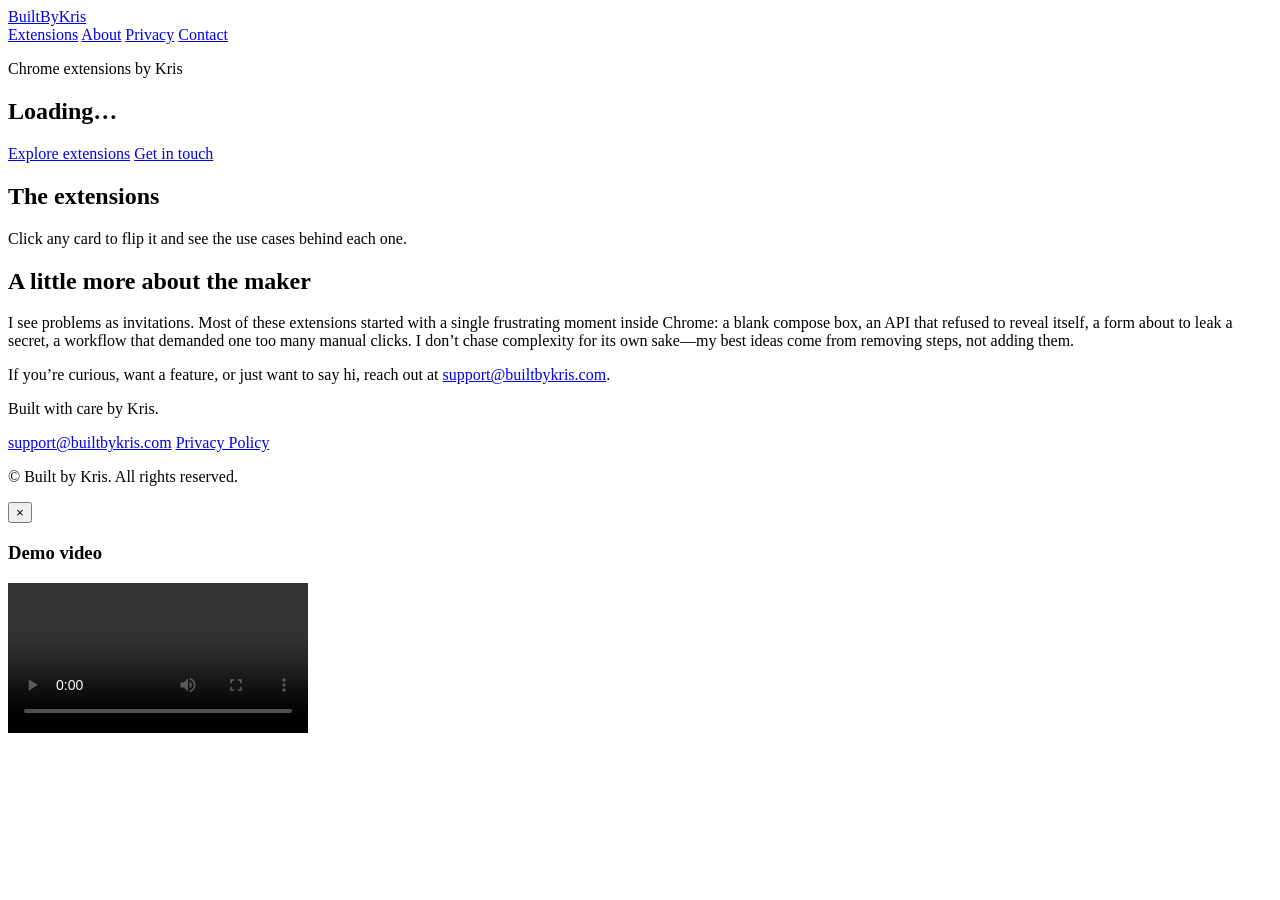
==== index.html @ 9db4dd4c "Add files via upload" ====
<!DOCTYPE html>
<html lang="en">
<head>
  <meta charset="UTF-8" />
  <meta name="viewport" content="width=device-width, initial-scale=1.0" />
  <meta name="description" content="Built by Kris — Chrome extensions that quietly remove friction from your workday." />
  <title>Built by Kris</title>
  <link rel="preconnect" href="https://fonts.googleapis.com" />
  <link rel="preconnect" href="https://fonts.gstatic.com" crossorigin />
  <link href="https://fonts.googleapis.com/css2?family=Ephesis&family=Satoshi:wght@400;500;700;900&display=swap" rel="stylesheet" />
  <link rel="stylesheet" href="css/styles.css" />
</head>
<body>
  <header class="site-header">
    <div class="container header-inner">
      <a class="logo" href="index.html" aria-label="Built by Kris home">
        <span class="logo-script">BuiltByKris</span>
      </a>
      <nav class="nav">
        <a href="#extensions">Extensions</a>
        <a href="#about">About</a>
        <a href="privacy-policy.html">Privacy</a>
        <a class="nav-cta" href="mailto:support@builtbykris.com">Contact</a>
      </nav>
    </div>
  </header>

  <main>
    <section class="hero">
      <div class="container">
        <p class="eyebrow">Chrome extensions by Kris</p>
        <h1 class="hero-headline" id="hero-headline">Loading…</h1>
        <p class="hero-bio" id="hero-bio"></p>
        <div class="hero-actions">
          <a class="btn btn-primary" href="#extensions">Explore extensions</a>
          <a class="btn btn-ghost" href="mailto:support@builtbykris.com">Get in touch</a>
        </div>
      </div>
    </section>

    <section class="extensions" id="extensions" aria-labelledby="extensions-heading">
      <div class="container">
        <div class="section-header">
          <h2 id="extensions-heading">The extensions</h2>
          <p>Click any card to flip it and see the use cases behind each one.</p>
        </div>
        <div class="card-grid" id="card-grid" role="list">
          <!-- Cards are rendered from extensions.json -->
        </div>
      </div>
    </section>

    <section class="about" id="about" aria-labelledby="about-heading">
      <div class="container about-inner">
        <h2 id="about-heading">A little more about the maker</h2>
        <p>I see problems as invitations. Most of these extensions started with a single frustrating moment inside Chrome: a blank compose box, an API that refused to reveal itself, a form about to leak a secret, a workflow that demanded one too many manual clicks. I don’t chase complexity for its own sake—my best ideas come from removing steps, not adding them.</p>
        <p>If you’re curious, want a feature, or just want to say hi, reach out at <a href="mailto:support@builtbykris.com">support@builtbykris.com</a>.</p>
      </div>
    </section>
  </main>

  <footer class="site-footer">
    <div class="container footer-inner">
      <p class="footer-tagline">Built with care by Kris.</p>
      <div class="footer-links">
        <a href="mailto:support@builtbykris.com">support@builtbykris.com</a>
        <a href="privacy-policy.html">Privacy Policy</a>
      </div>
      <p class="copyright">© <span id="year"></span> Built by Kris. All rights reserved.</p>
    </div>
  </footer>

  <!-- Video modal -->
  <div class="video-modal" id="video-modal" role="dialog" aria-modal="true" aria-labelledby="modal-title">
    <div class="video-modal-inner">
      <button class="modal-close" id="modal-close" type="button" aria-label="Close video">×</button>
      <h3 id="modal-title">Demo video</h3>
      <div class="modal-video-wrapper">
        <video id="modal-video" controls playsinline preload="metadata"></video>
      </div>
    </div>
  </div>

  <script id="extensions-data" type="application/json">
{
  "site": {
    "title": "Built by Kris",
    "url": "https://builtbykris.com",
    "contactEmail": "support@builtbykris.com"
  },
  "profile": {
    "name": "Kris",
    "headline": "Chrome extensions that quietly remove friction from your workday.",
    "bio": "I’m a practical problem solver at heart. When I hit a repetitive task, a clunky workflow, or a gap between tools, I don’t just complain—I build a better way. My extensions are small, opinionated products born from real browser moments: drafting posts, inspecting APIs, automating workflows, locking down privacy, and moving faster. I like thinking around corners, combining simple ideas in unexpected ways, and shipping tools that feel obvious only after you’ve used them."
  },
  "extensions": [
    {
      "id": "socialpostforge",
      "name": "SocialPostForge",
      "url": "https://socialpostforge.builtbykris.com",
      "videoUrl": "",
      "tagline": "Forge scroll-stopping social posts in seconds.",
      "shortDescription": "Turn an image or rough notes into polished, ready-to-copy social media posts across multiple styles.",
      "painpoint": "Another blank post. Another hour lost trying to sound interesting.",
      "useCases": [
        "Founders promoting product updates without hiring a copywriter",
        "Marketers turning screenshots into launch threads",
        "Creators staying consistent across Twitter, LinkedIn, and Instagram"
      ],
      "keyFeatures": [
        "Image or text input",
        "Multiple post styles",
        "AIDA, PAS, and Cialdini prompt library",
        "Privacy-first local storage"
      ],
      "accentColor": "#E94E1B",
      "icon": "✍️"
    },
    {
      "id": "execpilot",
      "name": "ExecPilot",
      "url": "https://execpilot.builtbykris.com",
      "videoUrl": "",
      "tagline": "Your executive co-pilot inside the browser.",
      "shortDescription": "Draft decisive emails, sharpen LinkedIn outreach, and move faster on high-stakes tasks.",
      "painpoint": "You know what you mean. You just can’t get it to sound right.",
      "useCases": [
        "Founders writing investor updates and cold outreach",
        "Leaders handling sensitive team conversations",
        "Operators replying fast without sounding rushed"
      ],
      "keyFeatures": [
        "Executive tone drafts",
        "LinkedIn and email templates",
        "Quick decision frameworks"
      ],
      "accentColor": "#1B4DFF",
      "icon": "🧭"
    },
    {
      "id": "loompath",
      "name": "LoomPath",
      "url": "https://loompath.builtbykris.com",
      "videoUrl": "",
      "tagline": "Turn repetitive browser work into a dependable system.",
      "shortDescription": "Record, automate, and orchestrate browser workflows locally—from clicks and scraping to data transformation and delivery.",
      "painpoint": "You’re doing the same clicks, copying the same fields, every single day.",
      "useCases": [
        "Ops teams extracting and delivering data between web apps",
        "Recruiters scraping candidate lists into spreadsheets",
        "Founders automating onboarding and reporting workflows"
      ],
      "keyFeatures": [
        "Visual action recording and selection",
        "If/Then, Switch logic, JSON parsing",
        "Local-first execution with encrypted secrets",
        "Webhooks, API calls, and scheduled runs"
      ],
      "accentColor": "#625DF5",
      "icon": "🔄"
    },
    {
      "id": "contractguardian",
      "name": "ContractGuardian",
      "url": "https://contractguardian.builtbykris.com",
      "videoUrl": "",
      "tagline": "Local-first API intelligence in Chrome DevTools.",
      "shortDescription": "Capture network traffic, detect API contract drift, and turn mysterious requests into usable data—without injecting code.",
      "painpoint": "The data is right there in the network tab, but getting it out feels like archaeology.",
      "useCases": [
        "Developers discovering undocumented endpoints behind any page",
        "Engineers monitoring APIs for unexpected schema changes",
        "Builders exporting live request data to CSV, JS, JSON, or Loompath"
      ],
      "keyFeatures": [
        "HTTP request capture and baseline comparison",
        "Schema drift detection",
        "API Finder with local Ollama support",
        "Export recipes to CSV, JS, JSON, or Loompath"
      ],
      "accentColor": "#0A8554",
      "icon": "🛡️"
    },
    {
      "id": "airlock",
      "name": "AirLock",
      "url": "https://airlock.builtbykris.com",
      "videoUrl": "",
      "tagline": "Stop secrets before they leave your browser.",
      "shortDescription": "Check text before you submit it to catch API keys, credentials, PII, and internal terms—then redact, mask, or block them.",
      "painpoint": "One paste into ChatGPT and your API key is part of the training data.",
      "useCases": [
        "Engineers pasting logs and code into AI tools safely",
        "Support teams sanitizing tickets before sending",
        "Anyone blocking PII, tokens, and internal terms from leaving the browser"
      ],
      "keyFeatures": [
        "Local detection of secrets and PII",
        "Redact, pseudonymize, mask, or block",
        "Optional on-device Ollama classification",
        "Safe form application of sanitized values"
      ],
      "accentColor": "#2563EB",
      "icon": "🔒"
    }
  ]
}
  </script>
  <script src="js/app.js"></script>
</body>
</html>
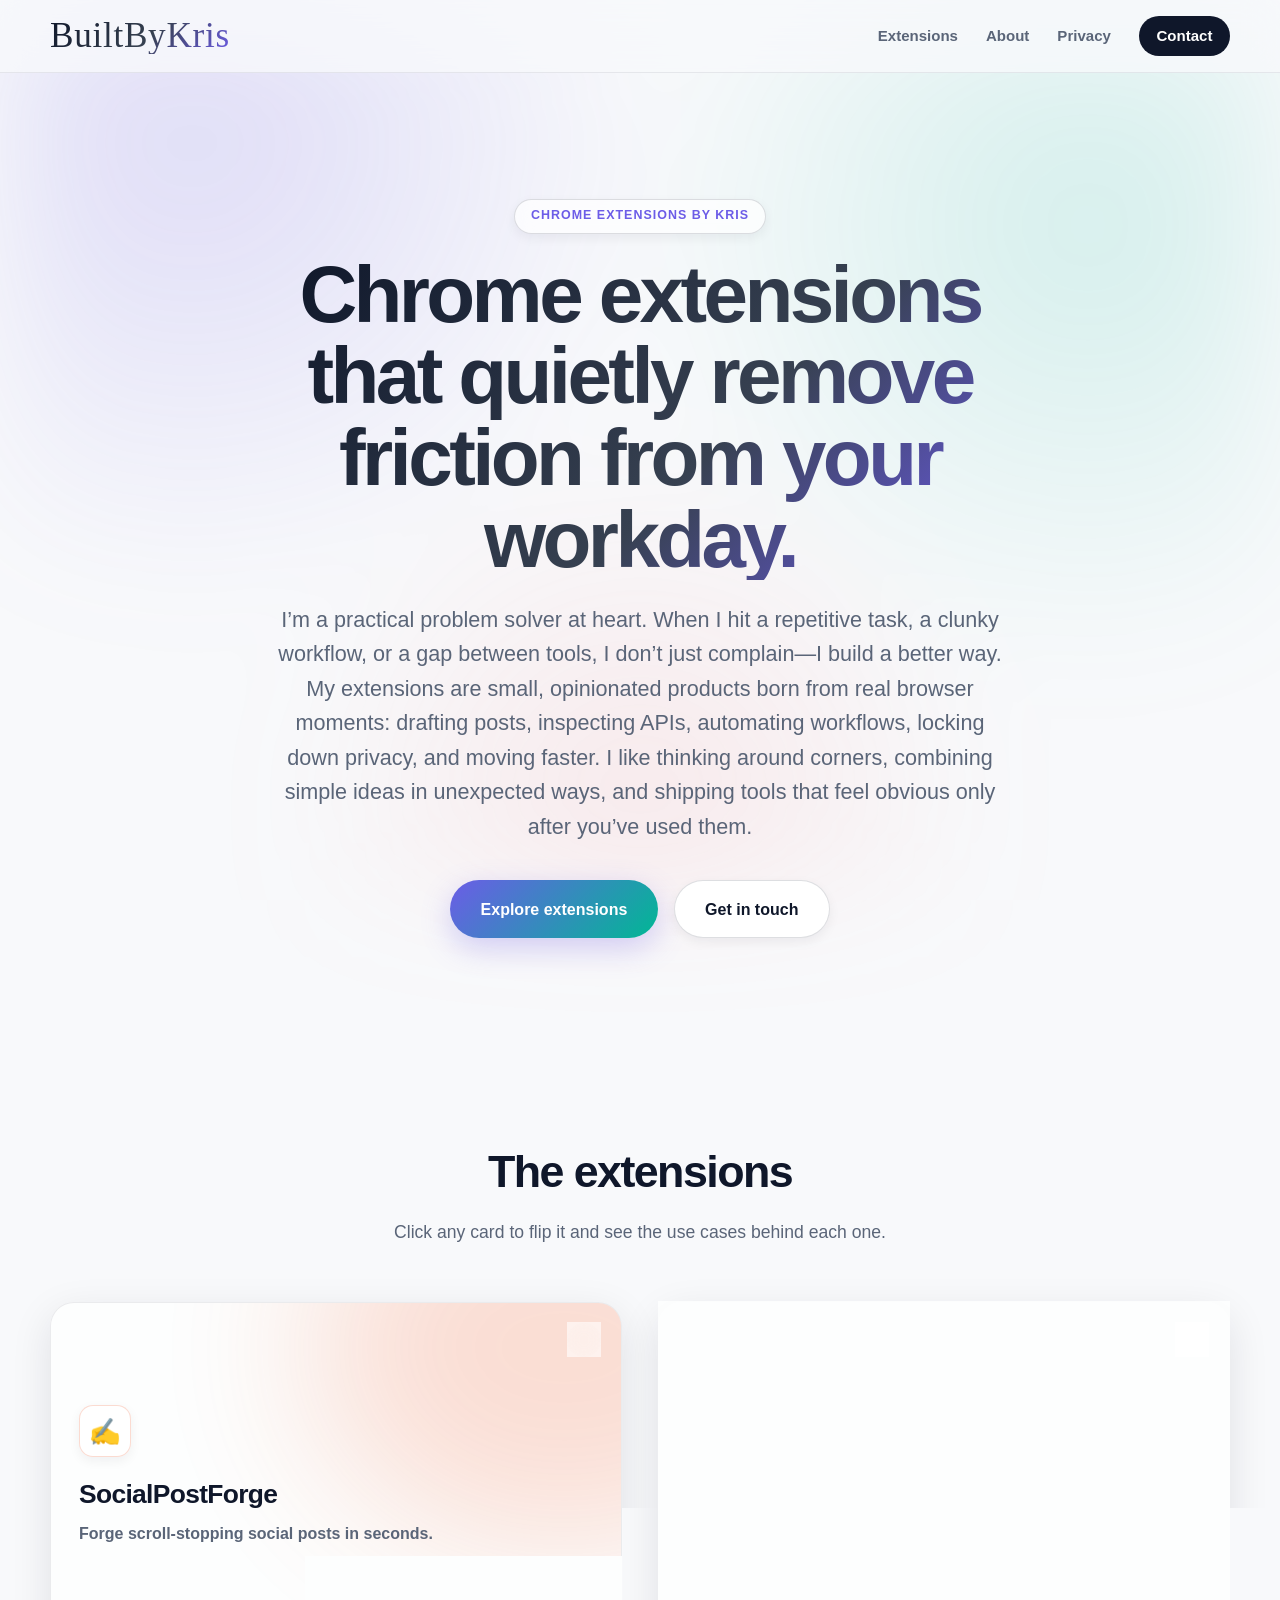
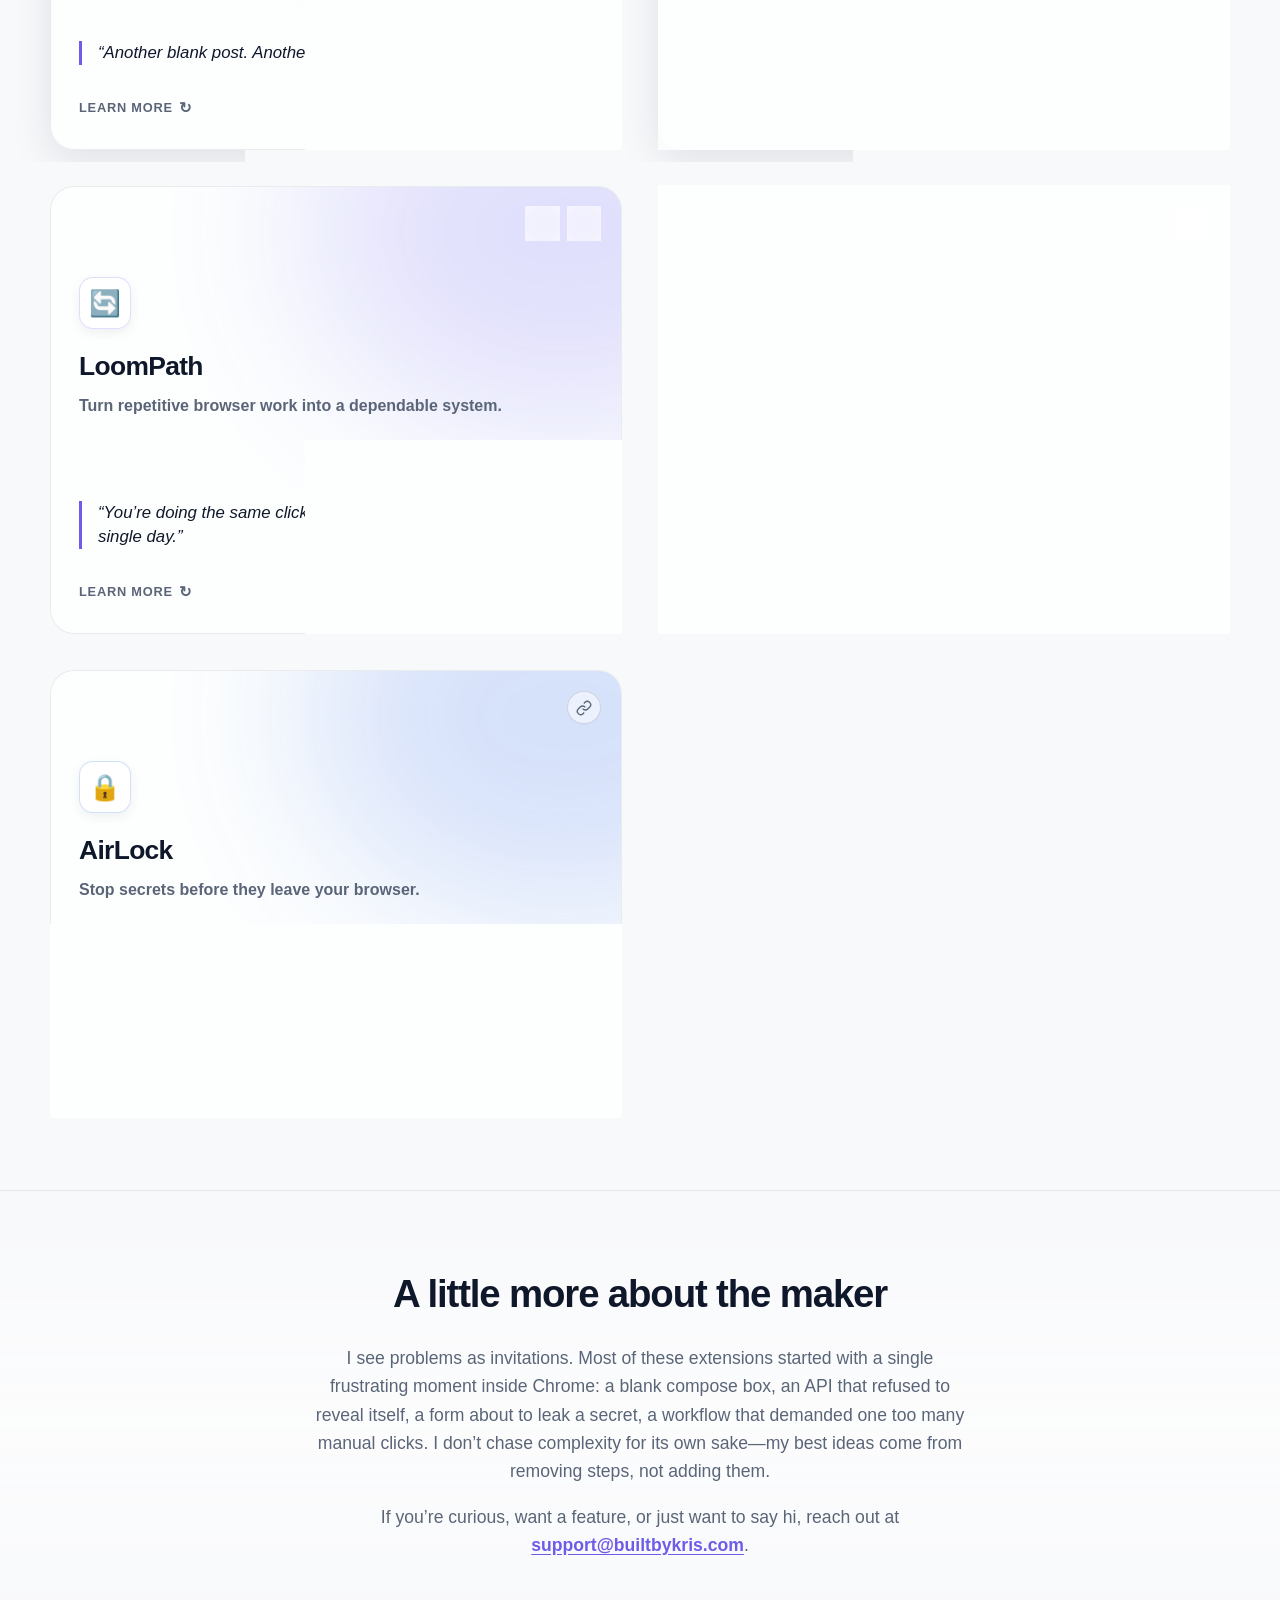
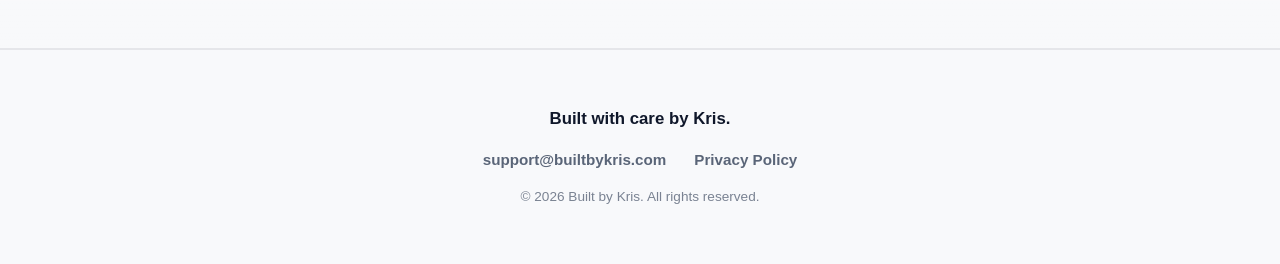
==== commit 3e50ddad: "Update index.html" ====
--- a/index.html
+++ b/index.html
@@ -9,6 +9,7 @@
   <link rel="preconnect" href="https://fonts.gstatic.com" crossorigin />
   <link href="https://fonts.googleapis.com/css2?family=Ephesis&family=Satoshi:wght@400;500;700;900&display=swap" rel="stylesheet" />
   <link rel="stylesheet" href="css/styles.css" />
+  <script src="js/app.js" defer></script>
 </head>
 <body>
   <header class="site-header">
@@ -206,6 +207,5 @@
   ]
 }
   </script>
-  <script src="js/app.js"></script>
 </body>
 </html>
--- a/css/styles.css
+++ b/css/styles.css
@@ -0,0 +1,915 @@
+/* builtbykris.com — light, modern, wow styles */
+
+:root {
+  --font: 'Satoshi', -apple-system, BlinkMacSystemFont, 'Segoe UI', sans-serif;
+  --font-script: 'Ephesis', 'Brush Script MT', cursive;
+
+  --bg: #f8f9fb;
+  --surface: rgba(255, 255, 255, 0.72);
+  --surface-solid: #ffffff;
+  --surface-2: rgba(255, 255, 255, 0.92);
+  --text: #0f172a;
+  --text-muted: #5a6578;
+  --border: rgba(15, 23, 42, 0.08);
+  --border-strong: rgba(15, 23, 42, 0.14);
+
+  --accent: #6c5ce7;
+  --accent-2: #00b894;
+  --accent-3: #ff7675;
+
+  --radius-sm: 0.875rem;
+  --radius-md: 1.5rem;
+  --radius-lg: 2rem;
+
+  --shadow-sm: 0 4px 12px rgba(15, 23, 42, 0.06);
+  --shadow-md: 0 12px 40px rgba(15, 23, 42, 0.1);
+  --shadow-lg: 0 24px 70px rgba(15, 23, 42, 0.14);
+  --shadow-glow: 0 0 40px rgba(108, 92, 231, 0.18);
+
+  --max-width: 1180px;
+  --gap: clamp(1rem, 3vw, 2.25rem);
+  --transition: 0.55s cubic-bezier(0.22, 1, 0.36, 1);
+}
+
+* {
+  box-sizing: border-box;
+  margin: 0;
+  padding: 0;
+}
+
+html {
+  scroll-behavior: smooth;
+}
+
+body {
+  font-family: var(--font);
+  background: var(--bg);
+  color: var(--text);
+  line-height: 1.6;
+  -webkit-font-smoothing: antialiased;
+  -moz-osx-font-smoothing: grayscale;
+  overflow-x: hidden;
+}
+
+body::before {
+  content: '';
+  position: fixed;
+  inset: 0;
+  z-index: -1;
+  background:
+    radial-gradient(circle at 15% 15%, rgba(108, 92, 231, 0.18), transparent 35%),
+    radial-gradient(circle at 85% 25%, rgba(0, 184, 148, 0.14), transparent 35%),
+    radial-gradient(circle at 50% 90%, rgba(255, 118, 117, 0.12), transparent 35%);
+  filter: blur(60px);
+  pointer-events: none;
+  animation: meshMove 18s ease-in-out infinite alternate;
+}
+
+@keyframes meshMove {
+  0% {
+    transform: translate(-2%, -2%) scale(1.02);
+  }
+  100% {
+    transform: translate(2%, 2%) scale(1.05);
+  }
+}
+
+.container {
+  width: min(100% - var(--gap) * 2, var(--max-width));
+  margin-inline: auto;
+}
+
+a {
+  color: inherit;
+  text-decoration: none;
+}
+
+/* Header */
+.site-header {
+  position: sticky;
+  top: 0;
+  z-index: 50;
+  background: rgba(248, 249, 251, 0.78);
+  backdrop-filter: blur(16px);
+  border-bottom: 1px solid var(--border);
+}
+
+.header-inner {
+  display: flex;
+  align-items: center;
+  justify-content: space-between;
+  padding-block: 1rem;
+}
+
+.logo {
+  display: inline-flex;
+  align-items: center;
+  text-decoration: none;
+}
+
+.logo-script {
+  font-family: var(--font-script);
+  font-size: 2.2rem;
+  font-weight: 400;
+  letter-spacing: 0.02em;
+  line-height: 1;
+  background: linear-gradient(135deg, var(--text) 0%, #374151 55%, var(--accent) 100%);
+  -webkit-background-clip: text;
+  background-clip: text;
+  color: transparent;
+  transition: transform 0.25s ease, filter 0.25s ease;
+}
+
+.logo:hover .logo-script,
+.logo:focus .logo-script {
+  transform: scale(1.03);
+  filter: drop-shadow(0 4px 12px rgba(108, 92, 231, 0.24));
+}
+
+.nav {
+  display: flex;
+  align-items: center;
+  gap: 1.75rem;
+  font-size: 0.94rem;
+  font-weight: 600;
+  color: var(--text-muted);
+}
+
+.nav a {
+  position: relative;
+  transition: color 0.2s ease;
+}
+
+.nav a:hover,
+.nav a:focus {
+  color: var(--text);
+}
+
+.nav a::after {
+  content: '';
+  position: absolute;
+  left: 0;
+  bottom: -4px;
+  width: 0;
+  height: 2px;
+  background: linear-gradient(90deg, var(--accent), var(--accent-2));
+  transition: width 0.25s ease;
+  border-radius: 2px;
+}
+
+.nav a:hover::after,
+.nav a:focus::after {
+  width: 100%;
+}
+
+.nav-cta {
+  padding: 0.5rem 1.1rem;
+  border-radius: 999px;
+  background: var(--text);
+  color: #fff !important;
+  transition: transform 0.2s ease, box-shadow 0.2s ease;
+}
+
+.nav-cta::after {
+  display: none !important;
+}
+
+.nav-cta:hover,
+.nav-cta:focus {
+  transform: translateY(-2px);
+  box-shadow: 0 8px 22px rgba(15, 23, 42, 0.18);
+}
+
+/* Hero */
+.hero {
+  position: relative;
+  padding-block: clamp(5.5rem, 14vh, 9.5rem);
+  overflow: hidden;
+}
+
+.hero .container {
+  position: relative;
+  z-index: 1;
+  text-align: center;
+}
+
+.hero--compact {
+  padding-block: clamp(3.5rem, 8vh, 5.5rem);
+}
+
+.eyebrow {
+  display: inline-block;
+  margin-bottom: 1.25rem;
+  padding: 0.4rem 1rem;
+  border: 1px solid var(--border-strong);
+  border-radius: 999px;
+  font-size: 0.78rem;
+  font-weight: 800;
+  letter-spacing: 0.08em;
+  text-transform: uppercase;
+  color: var(--accent);
+  background: var(--surface);
+  backdrop-filter: blur(10px);
+  box-shadow: var(--shadow-sm);
+}
+
+.hero h1,
+.hero-headline {
+  font-size: clamp(2.6rem, 7vw, 5rem);
+  font-weight: 900;
+  line-height: 1.02;
+  letter-spacing: -0.045em;
+  max-width: 16ch;
+  margin-inline: auto;
+  margin-bottom: 1.4rem;
+  background: linear-gradient(135deg, var(--text) 0%, #374151 60%, var(--accent) 100%);
+  -webkit-background-clip: text;
+  background-clip: text;
+  color: transparent;
+  animation: fadeUp 0.9s ease both;
+}
+
+.hero-bio {
+  font-size: clamp(1.1rem, 1.9vw, 1.35rem);
+  color: var(--text-muted);
+  max-width: 62ch;
+  margin-inline: auto;
+  margin-bottom: 2.25rem;
+  animation: fadeUp 0.9s ease 0.1s both;
+}
+
+.hero-actions {
+  display: inline-flex;
+  flex-wrap: wrap;
+  justify-content: center;
+  gap: 1rem;
+  animation: fadeUp 0.9s ease 0.2s both;
+}
+
+.btn {
+  display: inline-flex;
+  align-items: center;
+  justify-content: center;
+  gap: 0.5rem;
+  padding: 0.95rem 1.9rem;
+  border-radius: 999px;
+  font-weight: 800;
+  font-size: 1rem;
+  transition: transform 0.25s ease, box-shadow 0.25s ease, background 0.25s ease;
+}
+
+.btn:hover,
+.btn:focus {
+  transform: translateY(-3px);
+}
+
+.btn-primary {
+  background: linear-gradient(135deg, var(--accent), var(--accent-2));
+  color: #fff;
+  box-shadow: 0 10px 30px rgba(108, 92, 231, 0.28);
+}
+
+.btn-primary:hover,
+.btn-primary:focus {
+  box-shadow: 0 16px 42px rgba(108, 92, 231, 0.38);
+}
+
+.btn-ghost {
+  background: var(--surface-solid);
+  border: 1px solid var(--border-strong);
+  color: var(--text);
+  box-shadow: var(--shadow-sm);
+}
+
+.btn-ghost:hover,
+.btn-ghost:focus {
+  box-shadow: var(--shadow-md);
+}
+
+/* Extensions section */
+.extensions {
+  padding-block: clamp(4rem, 8vh, 7rem);
+}
+
+.section-header {
+  text-align: center;
+  margin-bottom: 3.5rem;
+}
+
+.section-header h2 {
+  font-size: clamp(1.8rem, 3.8vw, 2.8rem);
+  font-weight: 900;
+  letter-spacing: -0.035em;
+  margin-bottom: 0.6rem;
+}
+
+.section-header p {
+  color: var(--text-muted);
+  font-size: 1.1rem;
+}
+
+.card-grid {
+  display: grid;
+  grid-template-columns: repeat(2, 1fr);
+  gap: var(--gap);
+  perspective: 1400px;
+}
+
+/* Flip card */
+.flip-card {
+  position: relative;
+  height: 28rem;
+  cursor: pointer;
+  list-style: none;
+  outline: none;
+  border-radius: var(--radius-md);
+  opacity: 0;
+  transform: translateY(24px);
+  animation: fadeUp 0.8s ease both;
+}
+
+.flip-card:focus-visible .card-inner {
+  box-shadow: 0 0 0 3px var(--accent), var(--shadow-lg);
+}
+
+.card-inner {
+  position: relative;
+  width: 100%;
+  height: 100%;
+  transform-style: preserve-3d;
+  transition: transform var(--transition), box-shadow 0.3s ease;
+  border-radius: var(--radius-md);
+  box-shadow: var(--shadow-md);
+}
+
+.flip-card.flipped .card-inner {
+  transform: rotateY(180deg);
+}
+
+.flip-card:hover .card-inner {
+  box-shadow: var(--shadow-lg);
+}
+
+.card-face {
+  position: absolute;
+  inset: 0;
+  backface-visibility: hidden;
+  border-radius: var(--radius-md);
+  border: 1px solid var(--border);
+  background: var(--surface);
+  backdrop-filter: blur(18px);
+  padding: 2rem;
+  display: flex;
+  flex-direction: column;
+  overflow: hidden;
+}
+
+.card-front {
+  justify-content: flex-start;
+  gap: 1.25rem;
+  padding: 1.75rem;
+}
+
+.card-front-main {
+  flex: 1 1 auto;
+  display: flex;
+  flex-direction: column;
+  justify-content: center;
+  min-height: 0;
+}
+
+.card-front-bottom {
+  flex: 0 0 auto;
+  display: flex;
+  flex-direction: column;
+  gap: 0.75rem;
+}
+
+.card-actions {
+  position: absolute;
+  top: 1.25rem;
+  right: 1.25rem;
+  display: inline-flex;
+  align-items: center;
+  gap: 0.5rem;
+  z-index: 2;
+}
+
+.icon-action {
+  display: inline-flex;
+  align-items: center;
+  justify-content: center;
+  width: 2.1rem;
+  height: 2.1rem;
+  border-radius: 50%;
+  border: 1px solid var(--border-strong);
+  background: rgba(255, 255, 255, 0.6);
+  color: var(--text-muted);
+  cursor: pointer;
+  transition: transform 0.2s ease, background 0.2s ease, color 0.2s ease, box-shadow 0.2s ease, border-color 0.2s ease;
+  backdrop-filter: blur(8px);
+}
+
+.icon-action:hover,
+.icon-action:focus {
+  transform: translateY(-2px);
+  color: #fff;
+  background: linear-gradient(135deg, var(--card-accent, var(--accent)), var(--accent-2));
+  border-color: transparent;
+  box-shadow: 0 6px 16px rgba(15, 23, 42, 0.12);
+}
+
+a.icon-action {
+  text-decoration: none;
+}
+
+.card-painpoint {
+  font-size: 1.05rem;
+  font-weight: 500;
+  font-style: italic;
+  line-height: 1.45;
+  color: var(--text);
+  border-left: 3px solid var(--accent);
+  padding-left: 1rem;
+  margin: 0;
+}
+
+.card-back {
+  transform: rotateY(180deg);
+  background: var(--surface-2);
+  backdrop-filter: blur(22px);
+  justify-content: flex-start;
+  padding: 1.75rem;
+  gap: 1rem;
+  padding-top: 3.25rem;
+}
+
+.card-back-content {
+  flex: 1 1 auto;
+  display: flex;
+  flex-direction: column;
+  gap: 0.8rem;
+  min-height: 0;
+  overflow: hidden;
+}
+
+.card-back-section {
+  flex: 0 0 auto;
+  min-height: 0;
+  overflow: hidden;
+}
+
+.card-back-section.features-section,
+.card-back-section.usecases-section {
+  flex: 1 1 auto;
+  min-height: 0;
+  display: flex;
+  flex-direction: column;
+  overflow: hidden;
+}
+
+.card-back-section.features-section .card-features,
+.card-back-section.usecases-section .card-usecases {
+  flex: 1 1 auto;
+  min-height: 0;
+  overflow: hidden;
+  mask-image: linear-gradient(to bottom, black 75%, transparent 100%);
+  -webkit-mask-image: linear-gradient(to bottom, black 75%, transparent 100%);
+}
+
+.card-glow {
+  position: absolute;
+  top: -35%;
+  right: -35%;
+  width: 90%;
+  height: 90%;
+  border-radius: 50%;
+  filter: blur(80px);
+  opacity: 0.18;
+  pointer-events: none;
+}
+
+.card-icon {
+  width: 3.25rem;
+  height: 3.25rem;
+  display: flex;
+  align-items: center;
+  justify-content: center;
+  font-size: 1.6rem;
+  border-radius: var(--radius-sm);
+  background: rgba(255, 255, 255, 0.6);
+  border: 1px solid rgba(15, 23, 42, 0.08);
+  margin-bottom: 1rem;
+  z-index: 1;
+  box-shadow: var(--shadow-sm);
+}
+
+.card-front h3 {
+  font-size: 1.65rem;
+  font-weight: 900;
+  letter-spacing: -0.025em;
+  margin-bottom: 0.35rem;
+  z-index: 1;
+}
+
+.card-tagline {
+  font-size: 1rem;
+  font-weight: 600;
+  color: var(--text-muted);
+  margin-bottom: 0;
+  z-index: 1;
+}
+
+.card-hint {
+  display: inline-flex;
+  align-items: center;
+  gap: 0.4rem;
+  font-size: 0.8rem;
+  font-weight: 800;
+  text-transform: uppercase;
+  letter-spacing: 0.06em;
+  color: var(--text-muted);
+  margin-top: 1.2rem;
+  z-index: 1;
+  transition: color 0.2s ease;
+}
+
+.card-hint::after {
+  content: '↻';
+  font-size: 0.95rem;
+  transition: transform 0.35s ease;
+}
+
+.flip-card:hover .card-hint,
+.flip-card.flipped .card-hint {
+  color: var(--accent);
+}
+
+.flip-card.flipped .card-hint::after {
+  transform: rotate(180deg);
+}
+
+.card-back h4 {
+  font-size: 0.75rem;
+  font-weight: 800;
+  text-transform: uppercase;
+  letter-spacing: 0.07em;
+  margin-bottom: 0.25rem;
+  color: var(--text);
+  z-index: 1;
+}
+
+.card-description {
+  color: var(--text-muted);
+  font-size: 0.88rem;
+  line-height: 1.5;
+  margin-bottom: 0;
+  z-index: 1;
+  display: -webkit-box;
+  -webkit-line-clamp: 3;
+  -webkit-box-orient: vertical;
+  overflow: hidden;
+}
+
+.card-features,
+.card-usecases {
+  list-style: none;
+  margin-bottom: 0;
+  z-index: 1;
+  overflow: hidden;
+}
+
+.card-features li,
+.card-usecases li {
+  position: relative;
+  padding-left: 1.15rem;
+  margin-bottom: 0.35rem;
+  font-size: 0.86rem;
+  line-height: 1.4;
+  color: var(--text);
+}
+
+.card-features li::before {
+  content: '✓';
+  position: absolute;
+  left: 0;
+  color: var(--accent-2);
+  font-weight: 900;
+}
+
+.card-usecases li::before {
+  content: '→';
+  position: absolute;
+  left: 0;
+  color: var(--accent);
+  font-weight: 900;
+}
+
+
+/* About */
+.about {
+  padding-block: clamp(4rem, 8vh, 7rem);
+  border-top: 1px solid var(--border);
+  border-bottom: 1px solid var(--border);
+  background: linear-gradient(180deg, transparent, rgba(255,255,255,0.6), transparent);
+}
+
+.about-inner {
+  max-width: 74ch;
+  text-align: center;
+}
+
+.about h2 {
+  font-size: clamp(1.7rem, 3.2vw, 2.4rem);
+  font-weight: 900;
+  letter-spacing: -0.03em;
+  margin-bottom: 1.25rem;
+}
+
+.about p {
+  color: var(--text-muted);
+  font-size: 1.1rem;
+  margin-bottom: 1.1rem;
+}
+
+.about a {
+  color: var(--accent);
+  text-decoration: underline;
+  text-underline-offset: 3px;
+  font-weight: 700;
+}
+
+/* Content pages (privacy) */
+.content {
+  padding-block: clamp(3.5rem, 6vh, 5.5rem);
+}
+
+.video-modal {
+  position: fixed;
+  inset: 0;
+  z-index: 100;
+  display: flex;
+  align-items: center;
+  justify-content: center;
+  background: rgba(15, 23, 42, 0.6);
+  backdrop-filter: blur(12px);
+  opacity: 0;
+  visibility: hidden;
+  transition: opacity 0.3s ease, visibility 0.3s ease;
+  padding: 1rem;
+}
+
+.video-modal.open {
+  opacity: 1;
+  visibility: visible;
+}
+
+.video-modal-inner {
+  position: relative;
+  width: min(100%, 900px);
+  background: var(--surface-solid);
+  border: 1px solid var(--border);
+  border-radius: var(--radius-md);
+  box-shadow: var(--shadow-lg);
+  padding: 1.25rem;
+  transform: translateY(20px) scale(0.98);
+  transition: transform 0.35s cubic-bezier(0.22, 1, 0.36, 1);
+}
+
+.video-modal.open .video-modal-inner {
+  transform: translateY(0) scale(1);
+}
+
+.video-modal h3 {
+  font-size: 1.1rem;
+  font-weight: 900;
+  margin-bottom: 0.75rem;
+  padding-right: 2.5rem;
+}
+
+.modal-close {
+  position: absolute;
+  top: 0.85rem;
+  right: 0.85rem;
+  width: 2.25rem;
+  height: 2.25rem;
+  border: none;
+  border-radius: 50%;
+  background: var(--surface-2);
+  color: var(--text-muted);
+  font-size: 1.4rem;
+  line-height: 1;
+  cursor: pointer;
+  display: flex;
+  align-items: center;
+  justify-content: center;
+  transition: background 0.2s ease, color 0.2s ease, transform 0.2s ease;
+}
+
+.modal-close:hover,
+.modal-close:focus {
+  background: var(--text);
+  color: #fff;
+  transform: rotate(90deg);
+}
+
+.modal-video-wrapper {
+  width: 100%;
+  aspect-ratio: 16 / 9;
+  border-radius: var(--radius-sm);
+  overflow: hidden;
+  background: #000;
+}
+
+.modal-video-wrapper video {
+  width: 100%;
+  height: 100%;
+  object-fit: contain;
+}
+
+.content-inner {
+  max-width: 74ch;
+  background: var(--surface);
+  backdrop-filter: blur(16px);
+  border: 1px solid var(--border);
+  border-radius: var(--radius-md);
+  padding: clamp(2rem, 5vw, 3rem);
+  box-shadow: var(--shadow-md);
+}
+
+.content-inner h2 {
+  font-size: 1.3rem;
+  font-weight: 900;
+  margin-top: 2rem;
+  margin-bottom: 0.75rem;
+}
+
+.content-inner h2:first-of-type {
+  margin-top: 0;
+}
+
+.content-inner p,
+.content-inner ul {
+  color: var(--text-muted);
+  margin-bottom: 1rem;
+  font-size: 1.02rem;
+}
+
+.content-inner ul {
+  padding-left: 1.35rem;
+}
+
+.content-inner li {
+  margin-bottom: 0.5rem;
+}
+
+.content-inner strong {
+  color: var(--text);
+}
+
+.content-inner a {
+  color: var(--accent);
+  text-decoration: underline;
+  text-underline-offset: 3px;
+  font-weight: 700;
+}
+
+.effective-date {
+  margin-top: 2.5rem;
+  font-size: 0.92rem;
+  color: var(--text);
+  font-weight: 800;
+}
+
+/* Footer */
+.site-footer {
+  padding-block: 3.5rem;
+  border-top: 1px solid var(--border);
+}
+
+.footer-inner {
+  display: flex;
+  flex-direction: column;
+  align-items: center;
+  gap: 0.9rem;
+  text-align: center;
+}
+
+.footer-tagline {
+  font-weight: 900;
+  font-size: 1.05rem;
+  color: var(--text);
+}
+
+.footer-links {
+  display: flex;
+  flex-wrap: wrap;
+  justify-content: center;
+  gap: 1.75rem;
+  font-size: 0.95rem;
+  font-weight: 600;
+  color: var(--text-muted);
+}
+
+.footer-links a {
+  position: relative;
+  transition: color 0.2s ease;
+}
+
+.footer-links a:hover,
+.footer-links a:focus {
+  color: var(--text);
+}
+
+.copyright {
+  font-size: 0.85rem;
+  color: var(--text-muted);
+  opacity: 0.8;
+}
+
+/* Error state */
+.error-state {
+  grid-column: 1 / -1;
+  padding: 2.5rem;
+  text-align: center;
+  color: var(--text-muted);
+  border: 1px dashed var(--border-strong);
+  border-radius: var(--radius-md);
+  background: var(--surface);
+  backdrop-filter: blur(12px);
+}
+
+/* Animations */
+@keyframes fadeUp {
+  from {
+    opacity: 0;
+    transform: translateY(24px);
+  }
+  to {
+    opacity: 1;
+    transform: translateY(0);
+  }
+}
+
+/* Mobile */
+@media (max-width: 640px) {
+  .header-inner {
+    flex-direction: column;
+    align-items: flex-start;
+    gap: 0.85rem;
+  }
+
+  .nav {
+    gap: 1rem;
+    font-size: 0.88rem;
+  }
+
+  .hero-actions {
+    width: 100%;
+    flex-direction: column;
+  }
+
+  .btn {
+    width: 100%;
+  }
+
+  .card-grid {
+    grid-template-columns: 1fr;
+  }
+
+  .flip-card {
+    height: 25rem;
+  }
+
+  .card-back {
+    padding: 1.5rem;
+    padding-top: 2.75rem;
+    gap: 0.85rem;
+  }
+
+  .card-back-content {
+    gap: 0.75rem;
+  }
+
+  .card-actions {
+    top: 1rem;
+    right: 1rem;
+  }
+
+  .icon-action {
+    width: 1.95rem;
+    height: 1.95rem;
+  }
+
+  .card-painpoint {
+    font-size: 0.95rem;
+  }
+
+  .card-face {
+    padding: 1.6rem;
+  }
+
+  .card-front h3 {
+    font-size: 1.5rem;
+  }
+}
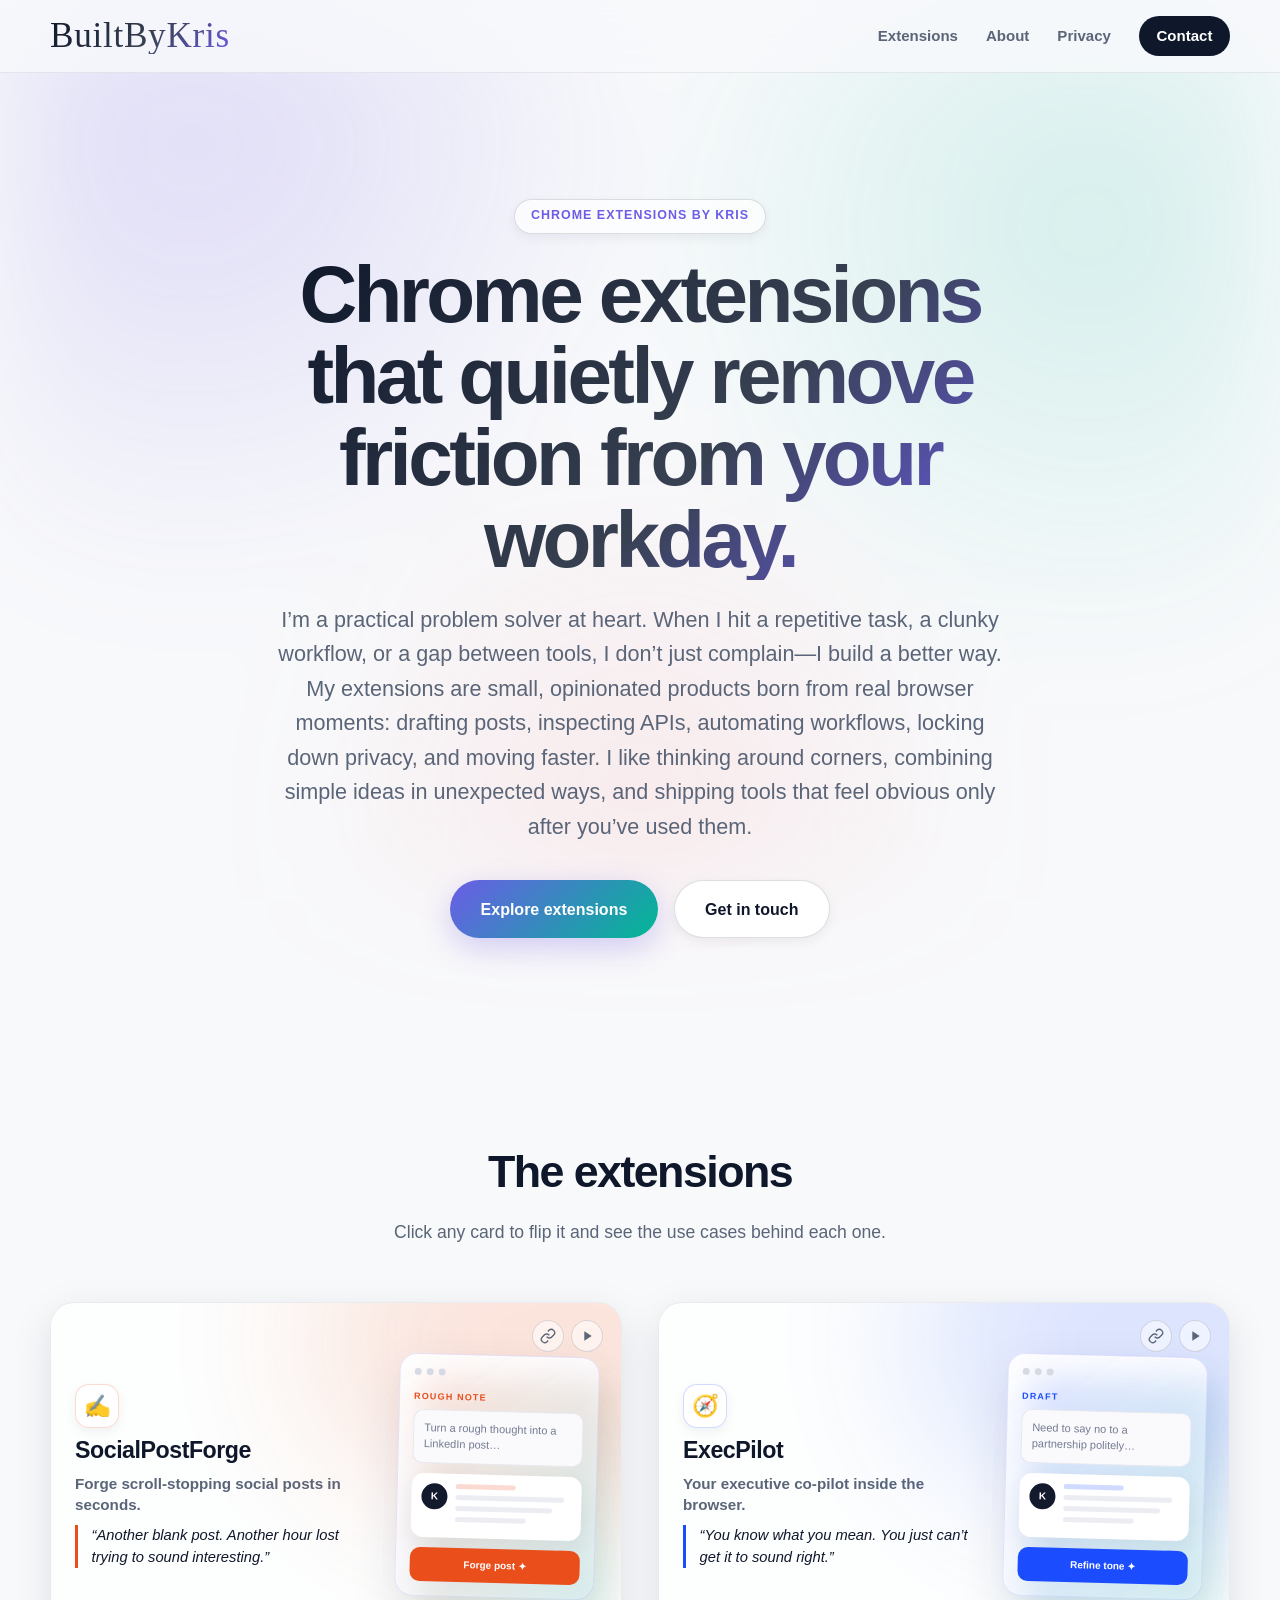
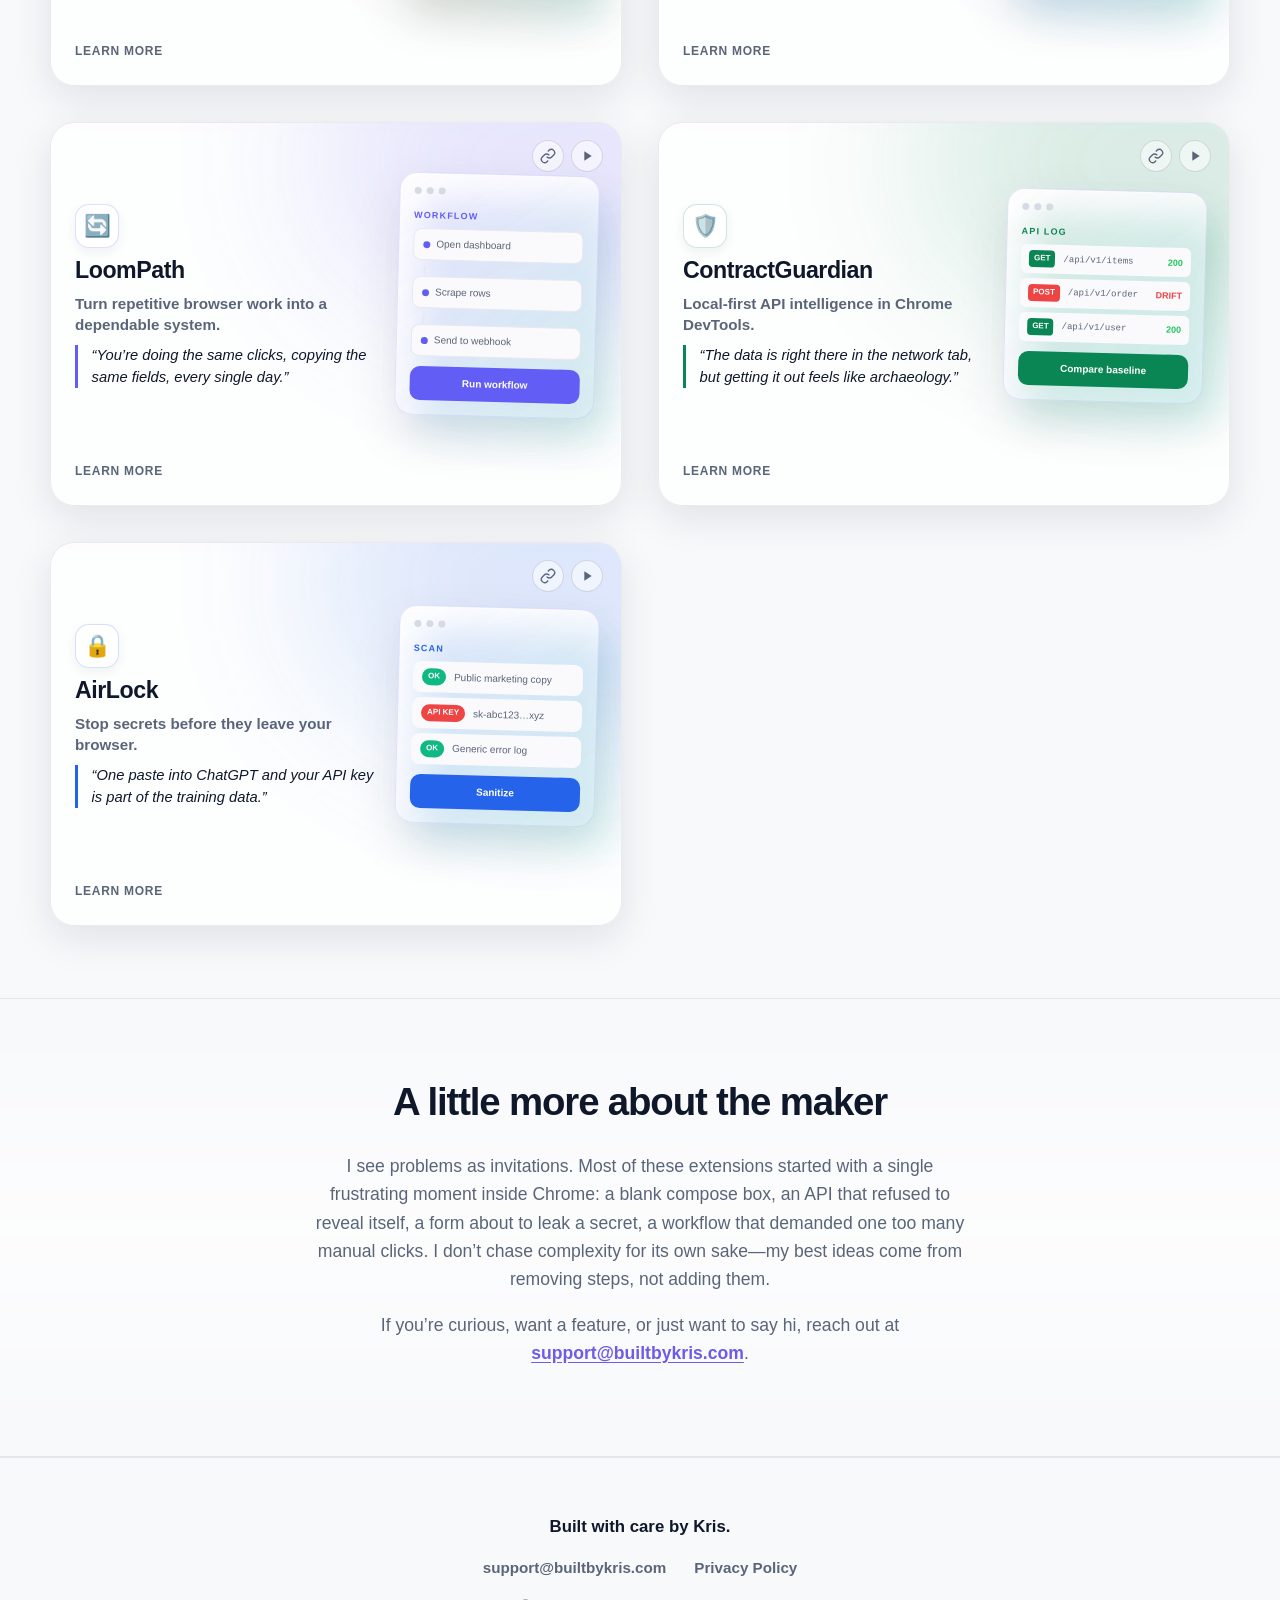
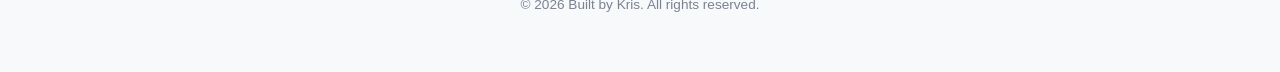
==== commit 06ff3f88: "Update index.html" ====
--- a/index.html
+++ b/index.html
@@ -120,7 +120,7 @@
     {
       "id": "execpilot",
       "name": "ExecPilot",
-      "url": "https://execpilot.builtbykris.com",
+      "url": "https://getexecpilot.com",
       "videoUrl": "",
       "tagline": "Your executive co-pilot inside the browser.",
       "shortDescription": "Draft decisive emails, sharpen LinkedIn outreach, and move faster on high-stakes tasks.",
@@ -203,6 +203,29 @@
       ],
       "accentColor": "#2563EB",
       "icon": "🔒"
+    },
+    {
+      "id": "ritual",
+      "name": "Ritual",
+      "url": "https://ritual.builtbykris.com",
+      "videoUrl": "",
+      "tagline": "Turn browser work into a ritual your team can repeat.",
+      "shortDescription": "Record a browser workflow and turn it into a polished, reusable SOP with captured screenshots, editable steps, and PDF export.",
+      "fullDescription": "Ritual captures the meaningful clicks and form changes in a browser workflow, then formats them into a clear, print-ready standard operating procedure your team can follow and reuse.",
+      "painpoint": "You know the process. Your team is still learning it from a messy screen recording.",
+      "useCases": [
+        "Operations teams documenting repeatable browser processes",
+        "Founders turning onboarding flows into clear playbooks",
+        "Support and enablement teams creating visual SOPs without manual screenshots"
+      ],
+      "keyFeatures": [
+        "Browser interaction recording with captured screenshots",
+        "Editable, print-ready SOPs and PDF export",
+        "Saved workflow library and resume capture",
+        "Optional AI, dictation, and branded exports with Ritual Pro"
+      ],
+      "accentColor": "#741E35",
+      "icon": "📜"
     }
   ]
 }
--- a/css/styles.css
+++ b/css/styles.css
@@ -315,295 +315,6 @@
   perspective: 1400px;
 }
 
-/* Flip card */
-.flip-card {
-  position: relative;
-  height: 28rem;
-  cursor: pointer;
-  list-style: none;
-  outline: none;
-  border-radius: var(--radius-md);
-  opacity: 0;
-  transform: translateY(24px);
-  animation: fadeUp 0.8s ease both;
-}
-
-.flip-card:focus-visible .card-inner {
-  box-shadow: 0 0 0 3px var(--accent), var(--shadow-lg);
-}
-
-.card-inner {
-  position: relative;
-  width: 100%;
-  height: 100%;
-  transform-style: preserve-3d;
-  transition: transform var(--transition), box-shadow 0.3s ease;
-  border-radius: var(--radius-md);
-  box-shadow: var(--shadow-md);
-}
-
-.flip-card.flipped .card-inner {
-  transform: rotateY(180deg);
-}
-
-.flip-card:hover .card-inner {
-  box-shadow: var(--shadow-lg);
-}
-
-.card-face {
-  position: absolute;
-  inset: 0;
-  backface-visibility: hidden;
-  border-radius: var(--radius-md);
-  border: 1px solid var(--border);
-  background: var(--surface);
-  backdrop-filter: blur(18px);
-  padding: 2rem;
-  display: flex;
-  flex-direction: column;
-  overflow: hidden;
-}
-
-.card-front {
-  justify-content: flex-start;
-  gap: 1.25rem;
-  padding: 1.75rem;
-}
-
-.card-front-main {
-  flex: 1 1 auto;
-  display: flex;
-  flex-direction: column;
-  justify-content: center;
-  min-height: 0;
-}
-
-.card-front-bottom {
-  flex: 0 0 auto;
-  display: flex;
-  flex-direction: column;
-  gap: 0.75rem;
-}
-
-.card-actions {
-  position: absolute;
-  top: 1.25rem;
-  right: 1.25rem;
-  display: inline-flex;
-  align-items: center;
-  gap: 0.5rem;
-  z-index: 2;
-}
-
-.icon-action {
-  display: inline-flex;
-  align-items: center;
-  justify-content: center;
-  width: 2.1rem;
-  height: 2.1rem;
-  border-radius: 50%;
-  border: 1px solid var(--border-strong);
-  background: rgba(255, 255, 255, 0.6);
-  color: var(--text-muted);
-  cursor: pointer;
-  transition: transform 0.2s ease, background 0.2s ease, color 0.2s ease, box-shadow 0.2s ease, border-color 0.2s ease;
-  backdrop-filter: blur(8px);
-}
-
-.icon-action:hover,
-.icon-action:focus {
-  transform: translateY(-2px);
-  color: #fff;
-  background: linear-gradient(135deg, var(--card-accent, var(--accent)), var(--accent-2));
-  border-color: transparent;
-  box-shadow: 0 6px 16px rgba(15, 23, 42, 0.12);
-}
-
-a.icon-action {
-  text-decoration: none;
-}
-
-.card-painpoint {
-  font-size: 1.05rem;
-  font-weight: 500;
-  font-style: italic;
-  line-height: 1.45;
-  color: var(--text);
-  border-left: 3px solid var(--accent);
-  padding-left: 1rem;
-  margin: 0;
-}
-
-.card-back {
-  transform: rotateY(180deg);
-  background: var(--surface-2);
-  backdrop-filter: blur(22px);
-  justify-content: flex-start;
-  padding: 1.75rem;
-  gap: 1rem;
-  padding-top: 3.25rem;
-}
-
-.card-back-content {
-  flex: 1 1 auto;
-  display: flex;
-  flex-direction: column;
-  gap: 0.8rem;
-  min-height: 0;
-  overflow: hidden;
-}
-
-.card-back-section {
-  flex: 0 0 auto;
-  min-height: 0;
-  overflow: hidden;
-}
-
-.card-back-section.features-section,
-.card-back-section.usecases-section {
-  flex: 1 1 auto;
-  min-height: 0;
-  display: flex;
-  flex-direction: column;
-  overflow: hidden;
-}
-
-.card-back-section.features-section .card-features,
-.card-back-section.usecases-section .card-usecases {
-  flex: 1 1 auto;
-  min-height: 0;
-  overflow: hidden;
-  mask-image: linear-gradient(to bottom, black 75%, transparent 100%);
-  -webkit-mask-image: linear-gradient(to bottom, black 75%, transparent 100%);
-}
-
-.card-glow {
-  position: absolute;
-  top: -35%;
-  right: -35%;
-  width: 90%;
-  height: 90%;
-  border-radius: 50%;
-  filter: blur(80px);
-  opacity: 0.18;
-  pointer-events: none;
-}
-
-.card-icon {
-  width: 3.25rem;
-  height: 3.25rem;
-  display: flex;
-  align-items: center;
-  justify-content: center;
-  font-size: 1.6rem;
-  border-radius: var(--radius-sm);
-  background: rgba(255, 255, 255, 0.6);
-  border: 1px solid rgba(15, 23, 42, 0.08);
-  margin-bottom: 1rem;
-  z-index: 1;
-  box-shadow: var(--shadow-sm);
-}
-
-.card-front h3 {
-  font-size: 1.65rem;
-  font-weight: 900;
-  letter-spacing: -0.025em;
-  margin-bottom: 0.35rem;
-  z-index: 1;
-}
-
-.card-tagline {
-  font-size: 1rem;
-  font-weight: 600;
-  color: var(--text-muted);
-  margin-bottom: 0;
-  z-index: 1;
-}
-
-.card-hint {
-  display: inline-flex;
-  align-items: center;
-  gap: 0.4rem;
-  font-size: 0.8rem;
-  font-weight: 800;
-  text-transform: uppercase;
-  letter-spacing: 0.06em;
-  color: var(--text-muted);
-  margin-top: 1.2rem;
-  z-index: 1;
-  transition: color 0.2s ease;
-}
-
-.card-hint::after {
-  content: '↻';
-  font-size: 0.95rem;
-  transition: transform 0.35s ease;
-}
-
-.flip-card:hover .card-hint,
-.flip-card.flipped .card-hint {
-  color: var(--accent);
-}
-
-.flip-card.flipped .card-hint::after {
-  transform: rotate(180deg);
-}
-
-.card-back h4 {
-  font-size: 0.75rem;
-  font-weight: 800;
-  text-transform: uppercase;
-  letter-spacing: 0.07em;
-  margin-bottom: 0.25rem;
-  color: var(--text);
-  z-index: 1;
-}
-
-.card-description {
-  color: var(--text-muted);
-  font-size: 0.88rem;
-  line-height: 1.5;
-  margin-bottom: 0;
-  z-index: 1;
-  display: -webkit-box;
-  -webkit-line-clamp: 3;
-  -webkit-box-orient: vertical;
-  overflow: hidden;
-}
-
-.card-features,
-.card-usecases {
-  list-style: none;
-  margin-bottom: 0;
-  z-index: 1;
-  overflow: hidden;
-}
-
-.card-features li,
-.card-usecases li {
-  position: relative;
-  padding-left: 1.15rem;
-  margin-bottom: 0.35rem;
-  font-size: 0.86rem;
-  line-height: 1.4;
-  color: var(--text);
-}
-
-.card-features li::before {
-  content: '✓';
-  position: absolute;
-  left: 0;
-  color: var(--accent-2);
-  font-weight: 900;
-}
-
-.card-usecases li::before {
-  content: '→';
-  position: absolute;
-  left: 0;
-  color: var(--accent);
-  font-weight: 900;
-}
 
 
 /* About */
@@ -727,6 +438,49 @@
   object-fit: contain;
 }
 
+.modal-video-error {
+  position: absolute;
+  inset: 0;
+  display: flex;
+  flex-direction: column;
+  align-items: center;
+  justify-content: center;
+  gap: 1rem;
+  background: var(--surface-2);
+  color: var(--text-muted);
+  text-align: center;
+  padding: 2rem;
+  opacity: 0;
+  visibility: hidden;
+  transition: opacity 0.25s ease, visibility 0.25s ease;
+}
+
+.modal-video-error.visible {
+  opacity: 1;
+  visibility: visible;
+}
+
+.modal-video-error p {
+  margin: 0;
+  font-size: 1.05rem;
+}
+
+.modal-video-error a {
+  display: inline-flex;
+  align-items: center;
+  gap: 0.4rem;
+  padding: 0.7rem 1.3rem;
+  border-radius: 999px;
+  background: linear-gradient(135deg, var(--accent), var(--accent-2));
+  color: #fff;
+  font-weight: 700;
+  text-decoration: none;
+}
+
+.modal-video-wrapper {
+  position: relative;
+}
+
 .content-inner {
   max-width: 74ch;
   background: var(--surface);
@@ -913,3 +667,493 @@
     font-size: 1.5rem;
   }
 }
+/* builtbykris.com — mockup card variant based on sample/ */
+
+.mockup-card-grid {
+  display: grid;
+  grid-template-columns: repeat(2, 1fr);
+  gap: var(--gap);
+  perspective: 1400px;
+}
+
+.mockup-card {
+  position: relative;
+  height: 24rem;
+  cursor: pointer;
+  list-style: none;
+  outline: none;
+  border-radius: var(--radius-md);
+  opacity: 0;
+  transform: translateY(24px);
+  animation: fadeUp 0.8s ease both;
+}
+
+.mockup-card:focus-visible .mockup-card-inner {
+  box-shadow: 0 0 0 3px var(--accent), var(--shadow-lg);
+}
+
+.mockup-card-inner {
+  position: relative;
+  width: 100%;
+  height: 100%;
+  transform-style: preserve-3d;
+  transition: transform var(--transition), box-shadow 0.3s ease;
+  border-radius: var(--radius-md);
+  box-shadow: var(--shadow-md);
+}
+
+.mockup-card.flipped .mockup-card-inner {
+  transform: rotateY(180deg);
+}
+
+.mockup-card:hover .mockup-card-inner {
+  box-shadow: var(--shadow-lg);
+}
+
+.mockup-face {
+  position: absolute;
+  inset: 0;
+  backface-visibility: hidden;
+  border-radius: var(--radius-md);
+  border: 1px solid var(--border);
+  background: var(--surface);
+  backdrop-filter: blur(18px);
+  display: flex;
+  flex-direction: column;
+  overflow: hidden;
+}
+
+.mockup-front {
+  padding: 1.5rem;
+  justify-content: space-between;
+  gap: 1rem;
+}
+
+.mockup-back {
+  transform: rotateY(180deg);
+  background: var(--surface-2);
+  backdrop-filter: blur(22px);
+  padding: 1.75rem;
+  padding-top: 3.25rem;
+  gap: 1rem;
+  justify-content: flex-start;
+}
+
+.mockup-card-glow {
+  position: absolute;
+  top: -35%;
+  right: -35%;
+  width: 90%;
+  height: 90%;
+  border-radius: 50%;
+  filter: blur(80px);
+  opacity: 0.15;
+  pointer-events: none;
+}
+
+.mockup-actions {
+  position: absolute;
+  top: 1.1rem;
+  right: 1.1rem;
+  display: inline-flex;
+  align-items: center;
+  gap: 0.45rem;
+  z-index: 2;
+}
+
+.mockup-icon-action {
+  display: inline-flex;
+  align-items: center;
+  justify-content: center;
+  width: 2rem;
+  height: 2rem;
+  border-radius: 50%;
+  border: 1px solid var(--border-strong);
+  background: rgba(255, 255, 255, 0.6);
+  color: var(--text-muted);
+  cursor: pointer;
+  backdrop-filter: blur(8px);
+  transition: transform 0.2s ease, background 0.2s ease, color 0.2s ease, box-shadow 0.2s ease, border-color 0.2s ease;
+}
+
+.mockup-icon-action:hover,
+.mockup-icon-action:focus {
+  transform: translateY(-2px);
+  color: #fff;
+  background: linear-gradient(135deg, var(--card-accent, var(--accent)), var(--accent-2));
+  border-color: transparent;
+  box-shadow: 0 6px 16px rgba(15, 23, 42, 0.12);
+}
+
+a.mockup-icon-action {
+  text-decoration: none;
+}
+
+.mockup-front-content {
+  flex: 1 1 auto;
+  display: grid;
+  grid-template-columns: minmax(0, 1fr) 200px;
+  gap: 1.25rem;
+  align-items: center;
+  min-height: 0;
+}
+
+.mockup-front-text {
+  display: flex;
+  flex-direction: column;
+  justify-content: center;
+  gap: 0.6rem;
+  min-width: 0;
+}
+
+.mockup-card-icon {
+  width: 2.75rem;
+  height: 2.75rem;
+  display: flex;
+  align-items: center;
+  justify-content: center;
+  font-size: 1.35rem;
+  border-radius: var(--radius-sm);
+  background: rgba(255, 255, 255, 0.6);
+  border: 1px solid rgba(15, 23, 42, 0.08);
+  box-shadow: var(--shadow-sm);
+}
+
+.mockup-front h3 {
+  font-size: 1.45rem;
+  font-weight: 900;
+  letter-spacing: -0.02em;
+  line-height: 1.1;
+}
+
+.mockup-tagline {
+  font-size: 0.95rem;
+  font-weight: 600;
+  color: var(--text-muted);
+  line-height: 1.4;
+}
+
+.mockup-painpoint {
+  font-size: 0.92rem;
+  font-weight: 500;
+  font-style: italic;
+  line-height: 1.45;
+  color: var(--text);
+  border-left: 3px solid var(--card-accent, var(--accent));
+  padding-left: 0.85rem;
+  margin: 0;
+}
+
+.mockup-preview {
+  position: relative;
+  padding: 14px;
+  border: 1px solid rgba(108, 92, 231, 0.14);
+  border-radius: 18px;
+  background:
+    linear-gradient(
+      145deg,
+      rgba(255, 255, 255, 0.98),
+      rgba(248, 246, 255, 0.86)
+    );
+  box-shadow:
+    0 20px 50px rgba(34, 39, 69, 0.1),
+    inset 0 1px 0 rgba(255, 255, 255, 0.8);
+  transform: rotate(1.5deg);
+  min-width: 0;
+}
+
+.mockup-preview::before {
+  content: "";
+  position: absolute;
+  inset: 24px -14px -18px 20px;
+  z-index: -1;
+  border-radius: 18px;
+  background: linear-gradient(135deg, var(--card-accent, var(--accent)), var(--accent-2));
+  opacity: 0.16;
+  filter: blur(18px);
+}
+
+.preview-toolbar {
+  display: flex;
+  gap: 5px;
+  margin-bottom: 14px;
+}
+
+.preview-toolbar span {
+  width: 7px;
+  height: 7px;
+  border-radius: 50%;
+  background: #d7d9e3;
+}
+
+.preview-label {
+  margin-bottom: 6px;
+  color: var(--card-accent, var(--accent));
+  font-size: 9px;
+  font-weight: 800;
+  letter-spacing: 0.13em;
+  text-transform: uppercase;
+}
+
+.preview-input {
+  padding: 10px;
+  border: 1px solid #e8e8f0;
+  border-radius: 10px;
+  background: #fafafd;
+  color: #737b90;
+  font-size: 11px;
+  line-height: 1.45;
+}
+
+.preview-result {
+  display: flex;
+  gap: 8px;
+  margin-top: 10px;
+  padding: 10px;
+  border-radius: 12px;
+  background: white;
+  box-shadow: 0 8px 22px rgba(29, 35, 58, 0.06);
+}
+
+.preview-avatar {
+  display: grid;
+  width: 26px;
+  height: 26px;
+  flex: 0 0 26px;
+  place-items: center;
+  border-radius: 50%;
+  background: #141a2d;
+  color: white;
+  font-size: 10px;
+  font-weight: 800;
+}
+
+.preview-lines {
+  flex: 1;
+}
+
+.preview-lines i {
+  display: block;
+  height: 5px;
+  margin-bottom: 6px;
+  border-radius: 999px;
+  background: #ececf3;
+}
+
+.preview-lines i:nth-child(1) {
+  width: 52%;
+  background: #dad6ff;
+}
+
+.preview-lines i:nth-child(2) { width: 94%; }
+.preview-lines i:nth-child(3) { width: 84%; }
+.preview-lines i:nth-child(4) { width: 61%; }
+
+.preview-button {
+  margin-top: 10px;
+  padding: 9px;
+  border-radius: 10px;
+  background: var(--card-accent, var(--accent));
+  color: white;
+  font-size: 10px;
+  font-weight: 800;
+  text-align: center;
+}
+
+/* Variation: workflow mockup */
+.workflow-preview .preview-node {
+  display: flex;
+  align-items: center;
+  gap: 6px;
+  padding: 7px 9px;
+  margin-bottom: 6px;
+  border-radius: 8px;
+  background: #fafafd;
+  border: 1px solid #e8e8f0;
+  font-size: 10px;
+  color: #5a6578;
+}
+
+.workflow-preview .preview-node::before {
+  content: "";
+  width: 7px;
+  height: 7px;
+  border-radius: 50%;
+  background: var(--card-accent, var(--accent));
+}
+
+.workflow-preview .preview-connector {
+  width: 2px;
+  height: 10px;
+  margin-left: 11px;
+  background: #e8e8f0;
+}
+
+/* Variation: API/DevTools mockup */
+.api-preview .preview-row {
+  display: flex;
+  align-items: center;
+  gap: 8px;
+  padding: 6px 8px;
+  margin-bottom: 5px;
+  border-radius: 6px;
+  background: #fafafd;
+  font-size: 9px;
+  color: #5a6578;
+}
+
+.api-preview .preview-method {
+  padding: 2px 5px;
+  border-radius: 4px;
+  background: #22c55e;
+  color: white;
+  font-weight: 800;
+  font-size: 8px;
+}
+
+.api-preview .preview-path {
+  flex: 1;
+  font-family: ui-monospace, SFMono-Regular, Menlo, monospace;
+}
+
+.api-preview .preview-status {
+  color: #22c55e;
+  font-weight: 800;
+}
+
+/* Variation: privacy/secret scanner mockup */
+.privacy-preview .preview-scan-row {
+  display: flex;
+  align-items: center;
+  gap: 8px;
+  padding: 7px 9px;
+  margin-bottom: 5px;
+  border-radius: 8px;
+  background: #fafafd;
+  font-size: 10px;
+  color: #5a6578;
+}
+
+.privacy-preview .preview-badge {
+  padding: 2px 6px;
+  border-radius: 999px;
+  background: #ef4444;
+  color: white;
+  font-size: 8px;
+  font-weight: 800;
+}
+
+.privacy-preview .preview-safe {
+  background: #10b981;
+}
+
+.mockup-front-hint {
+  flex: 0 0 auto;
+  font-size: 0.75rem;
+  font-weight: 800;
+  text-transform: uppercase;
+  letter-spacing: 0.06em;
+  color: var(--text-muted);
+  transition: color 0.2s ease;
+}
+
+.mockup-card:hover .mockup-front-hint {
+  color: var(--accent);
+}
+
+.mockup-back-content {
+  flex: 1 1 auto;
+  display: flex;
+  flex-direction: column;
+  gap: 0.8rem;
+  min-height: 0;
+  overflow: hidden;
+}
+
+.mockup-back-section {
+  flex: 0 0 auto;
+  min-height: 0;
+  overflow: hidden;
+}
+
+.mockup-back-section.features-section,
+.mockup-back-section.usecases-section {
+  flex: 1 1 auto;
+  min-height: 0;
+  display: flex;
+  flex-direction: column;
+  overflow: hidden;
+}
+
+.mockup-back-section h4 {
+  font-size: 0.75rem;
+  font-weight: 800;
+  text-transform: uppercase;
+  letter-spacing: 0.07em;
+  margin-bottom: 0.25rem;
+  color: var(--text);
+}
+
+.mockup-description {
+  color: var(--text-muted);
+  font-size: 0.88rem;
+  line-height: 1.5;
+  margin-bottom: 0;
+  display: -webkit-box;
+  -webkit-line-clamp: 3;
+  -webkit-box-orient: vertical;
+  overflow: hidden;
+}
+
+.mockup-features,
+.mockup-usecases {
+  list-style: none;
+  margin-bottom: 0;
+  overflow: hidden;
+}
+
+.mockup-features li,
+.mockup-usecases li {
+  position: relative;
+  padding-left: 1.15rem;
+  margin-bottom: 0.35rem;
+  font-size: 0.86rem;
+  line-height: 1.4;
+  color: var(--text);
+}
+
+.mockup-features li::before,
+.mockup-usecases li::before {
+  position: absolute;
+  left: 0;
+  top: 0.05em;
+  font-family: 'Satoshi', -apple-system, BlinkMacSystemFont, 'Segoe UI', sans-serif;
+  font-size: 0.95em;
+  font-weight: 800;
+  line-height: 1;
+  font-variant-emoji: text;
+}
+
+.mockup-features li::before {
+  content: '✓';
+  color: var(--accent-2);
+}
+
+.mockup-usecases li::before {
+  content: '→';
+  color: var(--accent);
+}
+
+@media (max-width: 900px) {
+  .mockup-card-grid {
+    grid-template-columns: 1fr;
+  }
+
+  .mockup-front-content {
+    grid-template-columns: 1fr;
+  }
+
+  .mockup-preview {
+    display: none;
+  }
+}
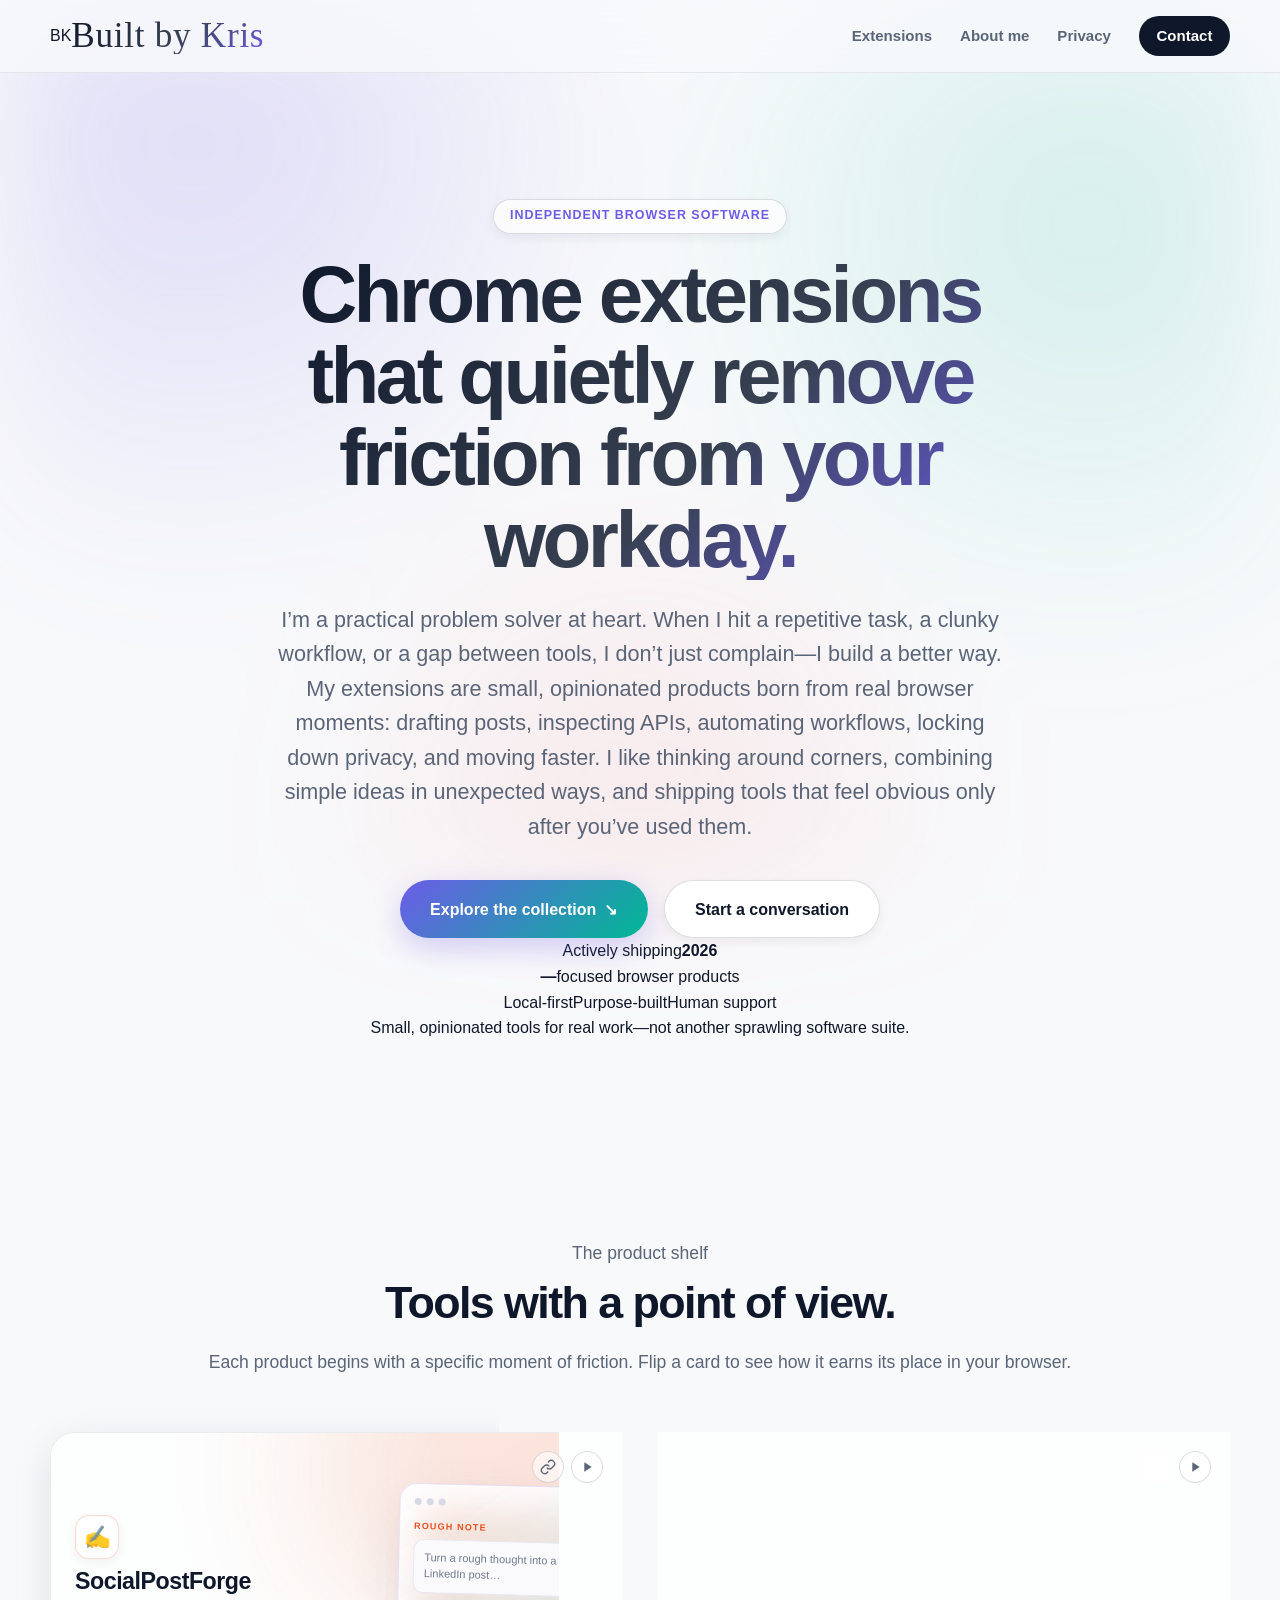
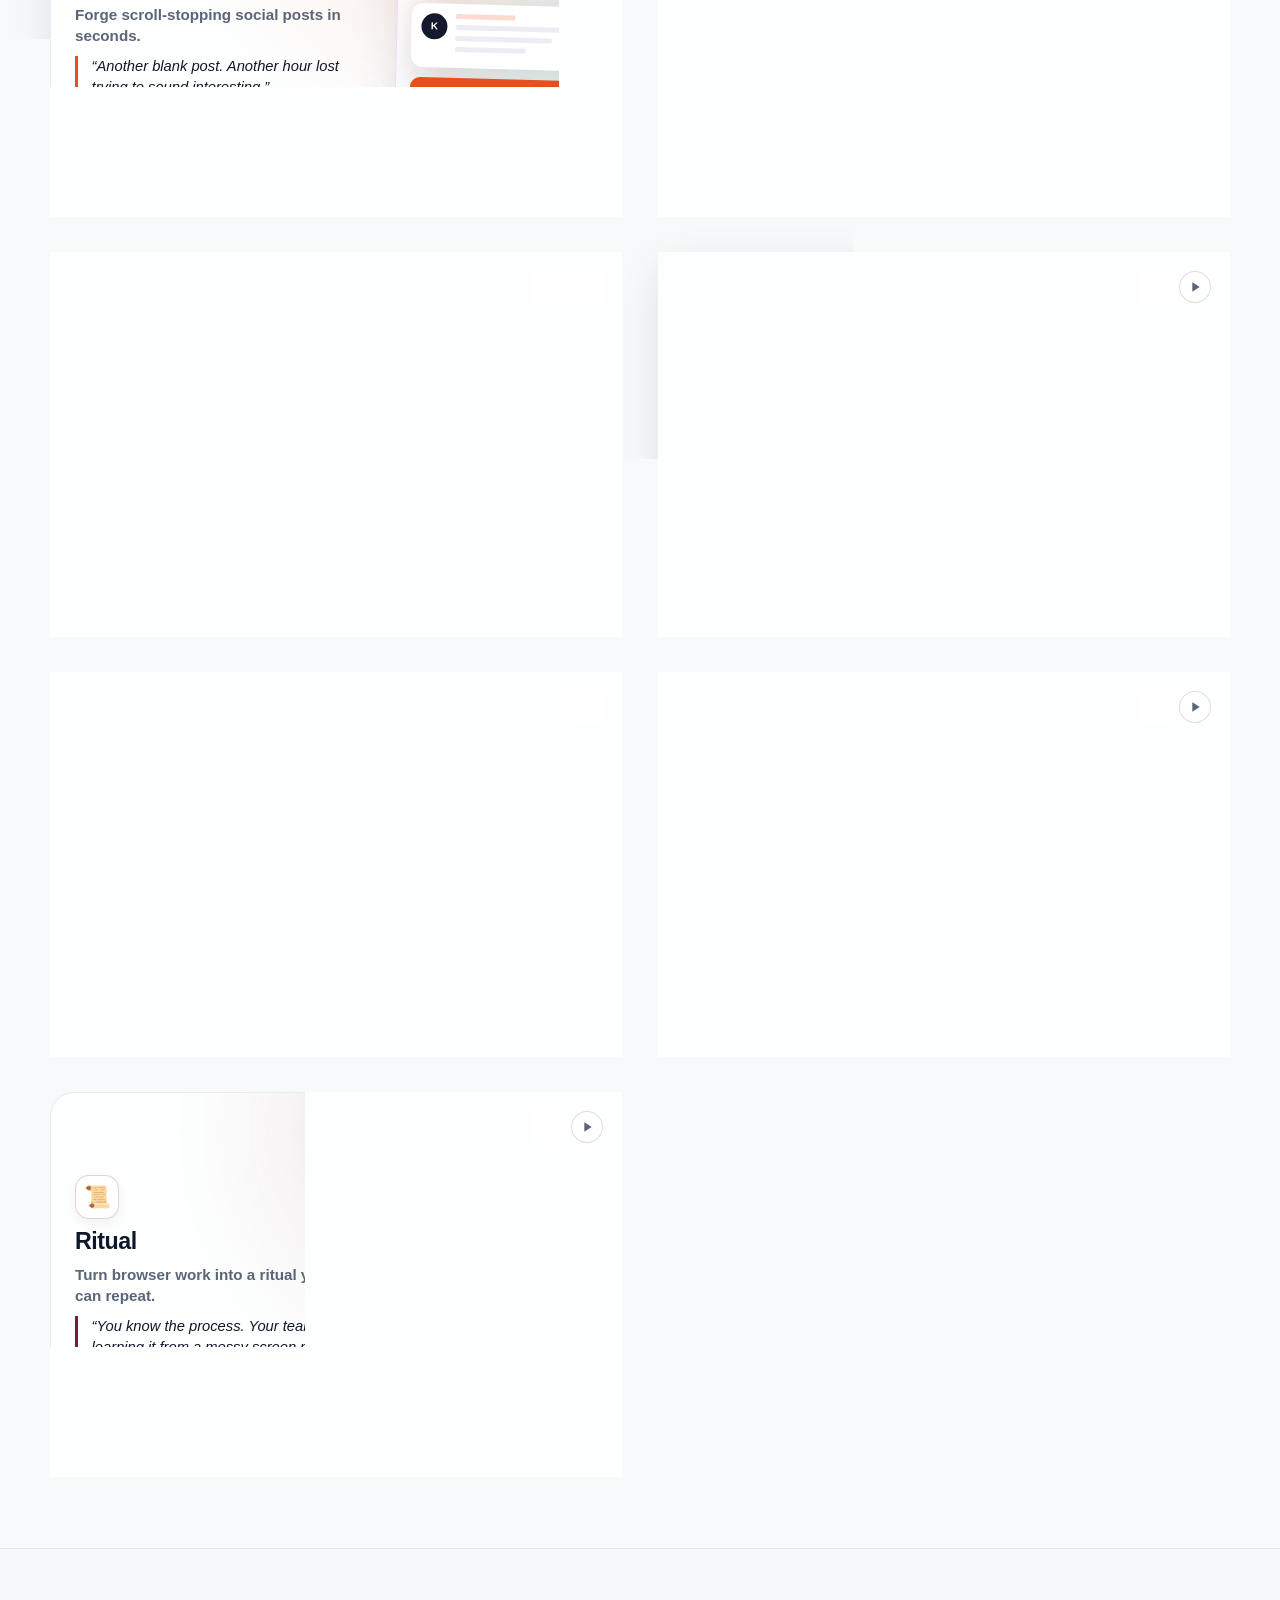
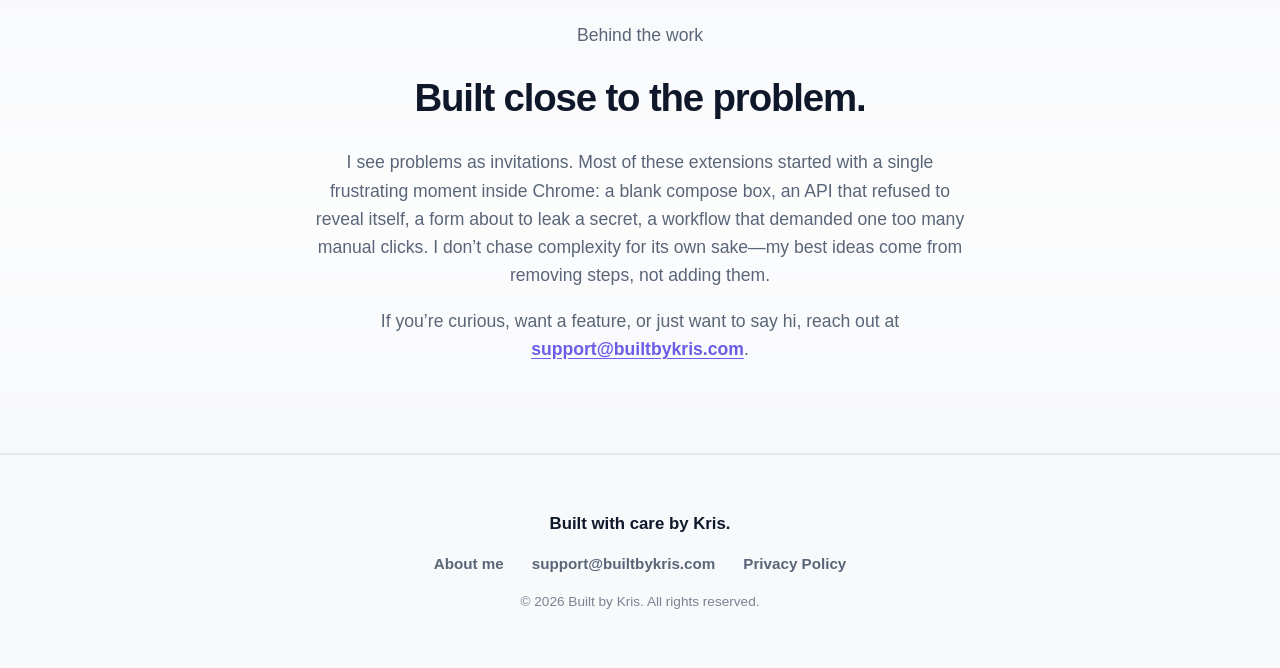
==== commit 340ff58a: "Update index.html" ====
--- a/index.html
+++ b/index.html
@@ -7,19 +7,20 @@
   <title>Built by Kris</title>
   <link rel="preconnect" href="https://fonts.googleapis.com" />
   <link rel="preconnect" href="https://fonts.gstatic.com" crossorigin />
-  <link href="https://fonts.googleapis.com/css2?family=Ephesis&family=Satoshi:wght@400;500;700;900&display=swap" rel="stylesheet" />
-  <link rel="stylesheet" href="css/styles.css" />
-  <script src="js/app.js" defer></script>
+  <link href="https://fonts.googleapis.com/css2?family=Plus+Jakarta+Sans:wght@400;500;600;700;800&display=swap" rel="stylesheet" />
+  <link rel="stylesheet" href="css/styles.css?v=20260810-2" />
+  <script src="js/app.js?v=20260810-3" defer></script>
 </head>
 <body>
   <header class="site-header">
     <div class="container header-inner">
       <a class="logo" href="index.html" aria-label="Built by Kris home">
-        <span class="logo-script">BuiltByKris</span>
+        <span class="logo-mark" aria-hidden="true">BK</span>
+        <span class="logo-script">Built by Kris</span>
       </a>
       <nav class="nav">
         <a href="#extensions">Extensions</a>
-        <a href="#about">About</a>
+        <a href="about-me.html">About me</a>
         <a href="privacy-policy.html">Privacy</a>
         <a class="nav-cta" href="mailto:support@builtbykris.com">Contact</a>
       </nav>
@@ -28,22 +29,30 @@
 
   <main>
     <section class="hero">
-      <div class="container">
-        <p class="eyebrow">Chrome extensions by Kris</p>
-        <h1 class="hero-headline" id="hero-headline">Loading…</h1>
-        <p class="hero-bio" id="hero-bio"></p>
-        <div class="hero-actions">
-          <a class="btn btn-primary" href="#extensions">Explore extensions</a>
-          <a class="btn btn-ghost" href="mailto:support@builtbykris.com">Get in touch</a>
+      <div class="container hero-layout">
+        <div class="hero-copy">
+          <p class="eyebrow">Independent browser software</p>
+          <h1 class="hero-headline" id="hero-headline">Loading…</h1>
+          <p class="hero-bio" id="hero-bio"></p>
+          <div class="hero-actions">
+            <a class="btn btn-primary" href="#extensions">Explore the collection <span aria-hidden="true">↘</span></a>
+            <a class="btn btn-ghost" href="mailto:support@builtbykris.com">Start a conversation</a>
+          </div>
         </div>
+        <aside class="studio-panel" aria-label="Studio overview">
+          <div class="studio-panel-top"><span class="status-dot"></span><span>Actively shipping</span><b>2026</b></div>
+          <div class="studio-count"><strong id="extension-count">—</strong><span>focused browser products</span></div>
+          <div class="studio-principles"><span>Local-first</span><span>Purpose-built</span><span>Human support</span></div>
+          <p>Small, opinionated tools for real work—not another sprawling software suite.</p>
+        </aside>
       </div>
     </section>
 
     <section class="extensions" id="extensions" aria-labelledby="extensions-heading">
       <div class="container">
         <div class="section-header">
-          <h2 id="extensions-heading">The extensions</h2>
-          <p>Click any card to flip it and see the use cases behind each one.</p>
+          <div><p class="section-kicker">The product shelf</p><h2 id="extensions-heading">Tools with a point of view.</h2></div>
+          <p>Each product begins with a specific moment of friction. Flip a card to see how it earns its place in your browser.</p>
         </div>
         <div class="card-grid" id="card-grid" role="list">
           <!-- Cards are rendered from extensions.json -->
@@ -53,7 +62,8 @@
 
     <section class="about" id="about" aria-labelledby="about-heading">
       <div class="container about-inner">
-        <h2 id="about-heading">A little more about the maker</h2>
+        <p class="section-kicker">Behind the work</p>
+        <h2 id="about-heading">Built close to the problem.</h2>
         <p>I see problems as invitations. Most of these extensions started with a single frustrating moment inside Chrome: a blank compose box, an API that refused to reveal itself, a form about to leak a secret, a workflow that demanded one too many manual clicks. I don’t chase complexity for its own sake—my best ideas come from removing steps, not adding them.</p>
         <p>If you’re curious, want a feature, or just want to say hi, reach out at <a href="mailto:support@builtbykris.com">support@builtbykris.com</a>.</p>
       </div>
@@ -64,6 +74,7 @@
     <div class="container footer-inner">
       <p class="footer-tagline">Built with care by Kris.</p>
       <div class="footer-links">
+        <a href="about-me.html">About me</a>
         <a href="mailto:support@builtbykris.com">support@builtbykris.com</a>
         <a href="privacy-policy.html">Privacy Policy</a>
       </div>
@@ -82,7 +93,7 @@
     </div>
   </div>
 
-  <script id="extensions-data" type="application/json">
+  <script id="extensions-data-legacy" type="application/json" disabled>
 {
   "site": {
     "title": "Built by Kris",
@@ -97,6 +108,8 @@
   "extensions": [
     {
       "id": "socialpostforge",
+      "visible": true,
+      "hot": false,
       "name": "SocialPostForge",
       "url": "https://socialpostforge.builtbykris.com",
       "videoUrl": "",
@@ -119,6 +132,8 @@
     },
     {
       "id": "execpilot",
+      "visible": true,
+      "hot": false,
       "name": "ExecPilot",
       "url": "https://getexecpilot.com",
       "videoUrl": "",
@@ -140,6 +155,8 @@
     },
     {
       "id": "loompath",
+      "visible": true,
+      "hot": false,
       "name": "LoomPath",
       "url": "https://loompath.builtbykris.com",
       "videoUrl": "",
@@ -162,6 +179,8 @@
     },
     {
       "id": "contractguardian",
+      "visible": true,
+      "hot": false,
       "name": "ContractGuardian",
       "url": "https://contractguardian.builtbykris.com",
       "videoUrl": "",
@@ -183,7 +202,34 @@
       "icon": "🛡️"
     },
     {
+      "id": "journeylens",
+      "visible": true,
+      "hot": true,
+      "name": "JourneyLens",
+      "url": "https://journeylens.builtbykris.com",
+      "videoUrl": "",
+      "tagline": "See the journey. Spot the risk.",
+      "shortDescription": "Record real browser walkthroughs and turn them into reproducible local QA, resilient tests, evidence-rich reports, and training packages.",
+      "fullDescription": "JourneyLens captures the intent, timing, selectors, screenshots, diagnostics, and assertions behind a real browser process, then turns the journey into maintainable local QA, Loompath workflows, Playwright tests, reports, and internal training artifacts.",
+      "painpoint": "The process worked yesterday. Today nobody knows which step changed—or where the risk appeared.",
+      "useCases": [
+        "QA teams recording checkout, onboarding, and approval journeys",
+        "Operations teams turning real processes into repeatable evidence",
+        "Product teams exporting maintainable Playwright and Loompath tests"
+      ],
+      "keyFeatures": [
+        "Semantic journey recording with resilient selector fallbacks",
+        "Assertions, diagnostics, timing, screenshots, and accessibility checks",
+        "Local replay with Playwright, Loompath, and report exports",
+        "Local-first storage with redacted training packages"
+      ],
+      "accentColor": "#16706B",
+      "icon": "JL"
+    },
+    {
       "id": "airlock",
+      "visible": true,
+      "hot": false,
       "name": "AirLock",
       "url": "https://airlock.builtbykris.com",
       "videoUrl": "",
@@ -206,6 +252,8 @@
     },
     {
       "id": "ritual",
+      "visible": true,
+      "hot": false,
       "name": "Ritual",
       "url": "https://ritual.builtbykris.com",
       "videoUrl": "",
--- a/css/styles.css
+++ b/css/styles.css
@@ -627,43 +627,43 @@
     width: 100%;
   }
 
-  .card-grid {
+  .mockup-card-grid {
     grid-template-columns: 1fr;
   }
 
-  .flip-card {
+  .mockup-card {
     height: 25rem;
   }
 
-  .card-back {
+  .mockup-back {
     padding: 1.5rem;
     padding-top: 2.75rem;
     gap: 0.85rem;
   }
 
-  .card-back-content {
+  .mockup-back-content {
     gap: 0.75rem;
   }
 
-  .card-actions {
+  .mockup-actions {
     top: 1rem;
     right: 1rem;
   }
 
-  .icon-action {
+  .mockup-icon-action {
     width: 1.95rem;
     height: 1.95rem;
   }
 
-  .card-painpoint {
+  .mockup-painpoint {
     font-size: 0.95rem;
   }
 
-  .card-face {
+  .mockup-face {
     padding: 1.6rem;
   }
 
-  .card-front h3 {
+  .mockup-front h3 {
     font-size: 1.5rem;
   }
 }
@@ -1047,6 +1047,46 @@
   background: #10b981;
 }
 
+/* Variation: Ritual SOP recorder mockup */
+.sop-preview .preview-sop-heading {
+  margin-bottom: 8px;
+  color: #31313c;
+  font-size: 12px;
+  font-weight: 800;
+}
+
+.sop-preview .preview-sop-step {
+  display: grid;
+  grid-template-columns: 18px 1fr 28px;
+  align-items: center;
+  gap: 7px;
+  padding: 7px 8px;
+  margin-bottom: 5px;
+  border: 1px solid #ebe7e9;
+  border-radius: 8px;
+  background: #fffafb;
+  color: #5d5558;
+  font-size: 9px;
+}
+
+.sop-preview .preview-sop-step b {
+  display: grid;
+  width: 16px;
+  height: 16px;
+  place-items: center;
+  border-radius: 5px;
+  background: var(--card-accent, var(--accent));
+  color: #fff;
+  font-size: 8px;
+}
+
+.sop-preview .preview-sop-step i {
+  display: block;
+  height: 20px;
+  border-radius: 4px;
+  background: linear-gradient(135deg, #eadfe3, #f7f2f4);
+}
+
 .mockup-front-hint {
   flex: 0 0 auto;
   font-size: 0.75rem;
@@ -1117,31 +1157,35 @@
   position: relative;
   padding-left: 1.15rem;
   margin-bottom: 0.35rem;
-  font-size: 0.86rem;
+  font-size: 0.75rem;
   line-height: 1.4;
   color: var(--text);
 }
 
-.mockup-features li::before,
+.mockup-features li::before {
+  content: '';
+  position: absolute;
+  left: 0.05rem;
+  top: 0.28em;
+  width: 0.45em;
+  height: 0.22em;
+  border-left: 2px solid var(--accent-2);
+  border-bottom: 2px solid var(--accent-2);
+  transform: rotate(-45deg);
+  transform-origin: center;
+}
+
 .mockup-usecases li::before {
+  content: '';
   position: absolute;
-  left: 0;
-  top: 0.05em;
-  font-family: 'Satoshi', -apple-system, BlinkMacSystemFont, 'Segoe UI', sans-serif;
-  font-size: 0.95em;
-  font-weight: 800;
-  line-height: 1;
-  font-variant-emoji: text;
-}
-
-.mockup-features li::before {
-  content: '✓';
-  color: var(--accent-2);
-}
-
-.mockup-usecases li::before {
-  content: '→';
-  color: var(--accent);
+  left: 0.2rem;
+  top: 0.25em;
+  width: 0.4em;
+  height: 0.4em;
+  border-top: 2px solid var(--accent);
+  border-right: 2px solid var(--accent);
+  transform: rotate(45deg);
+  transform-origin: center;
 }
 
 @media (max-width: 900px) {
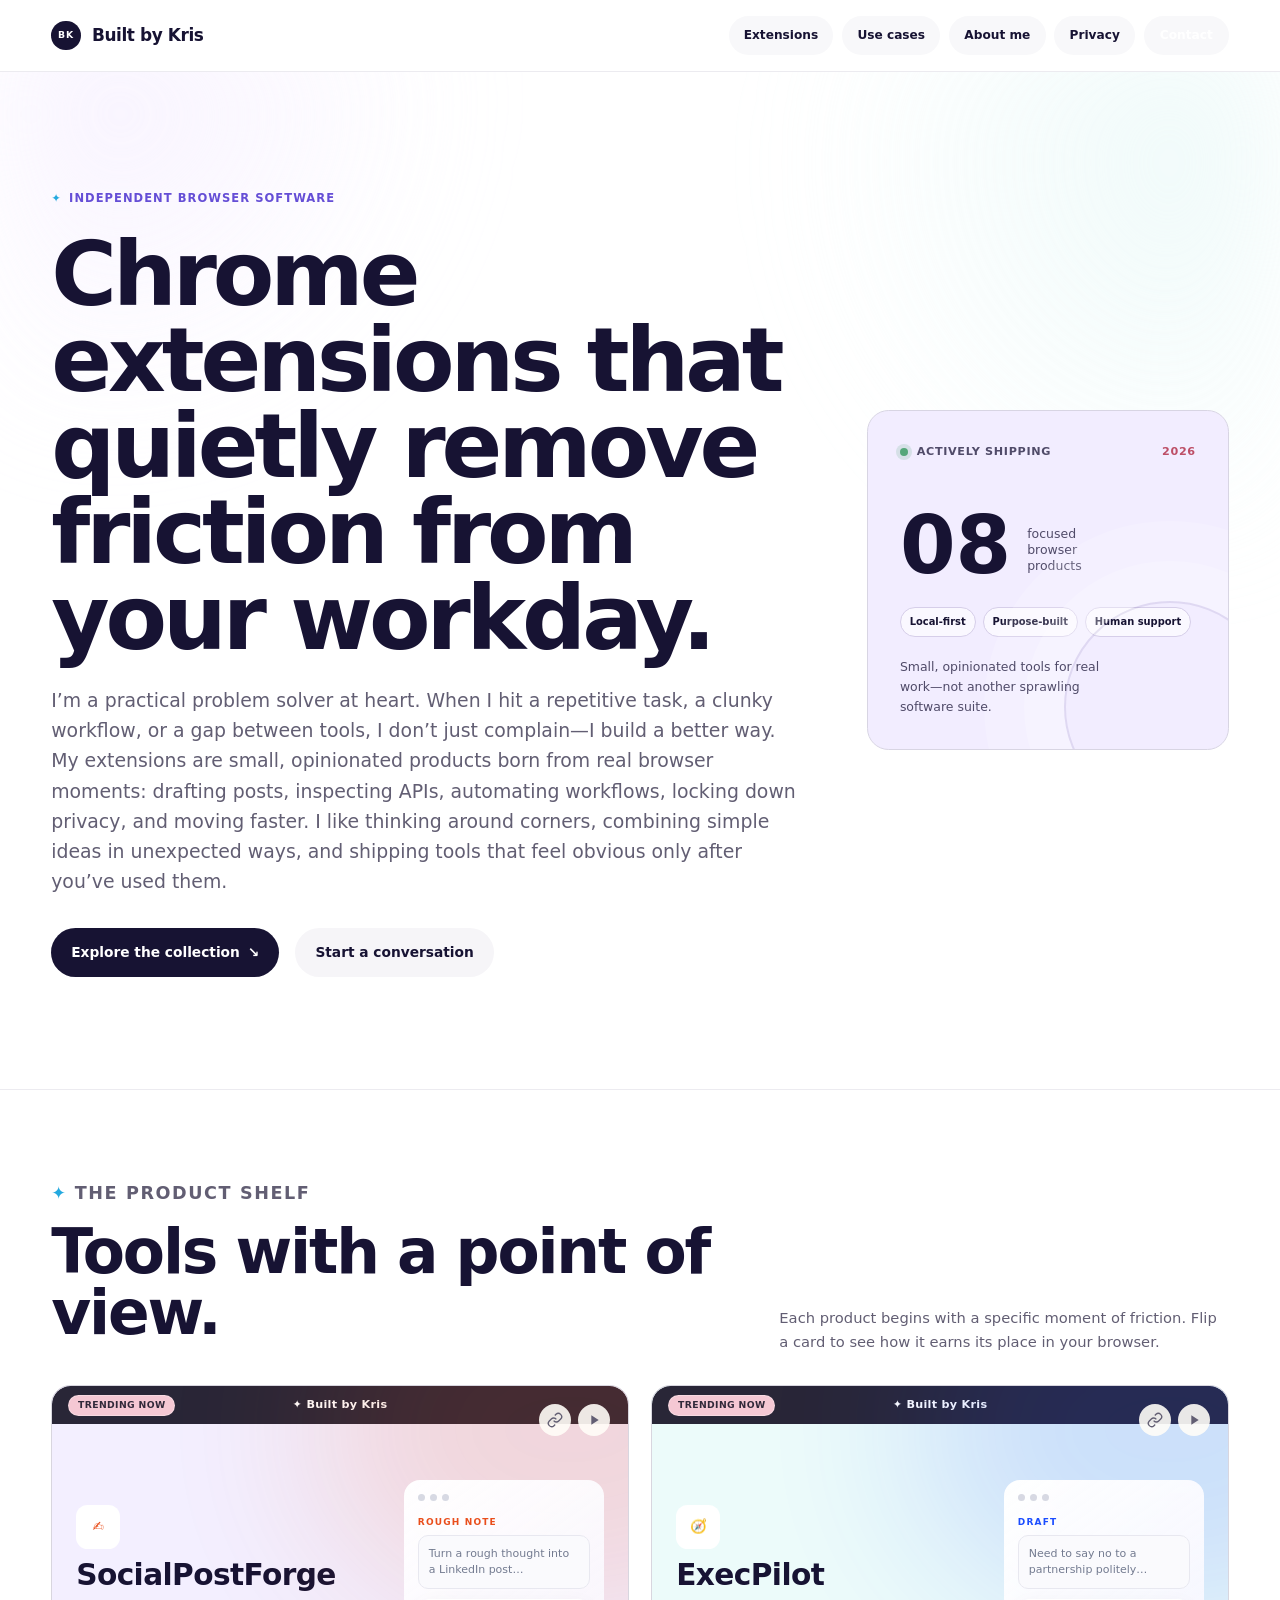
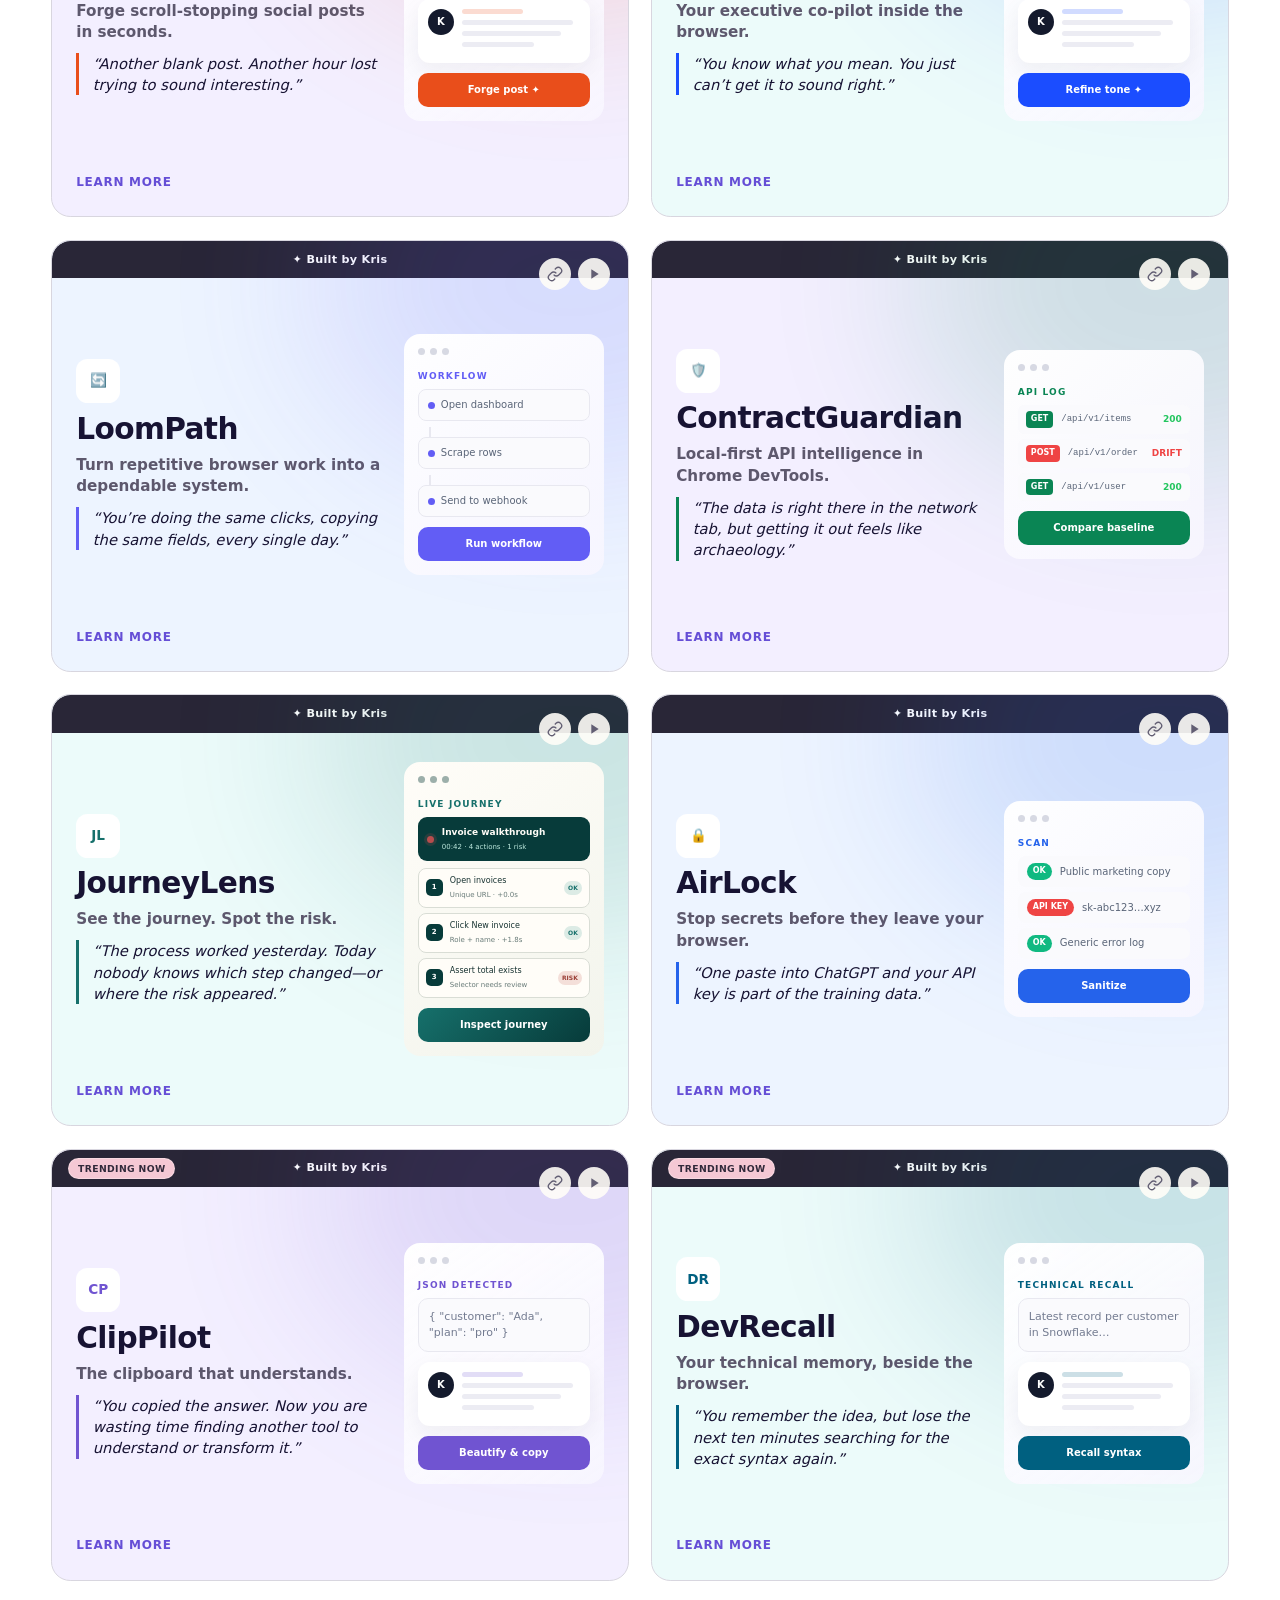
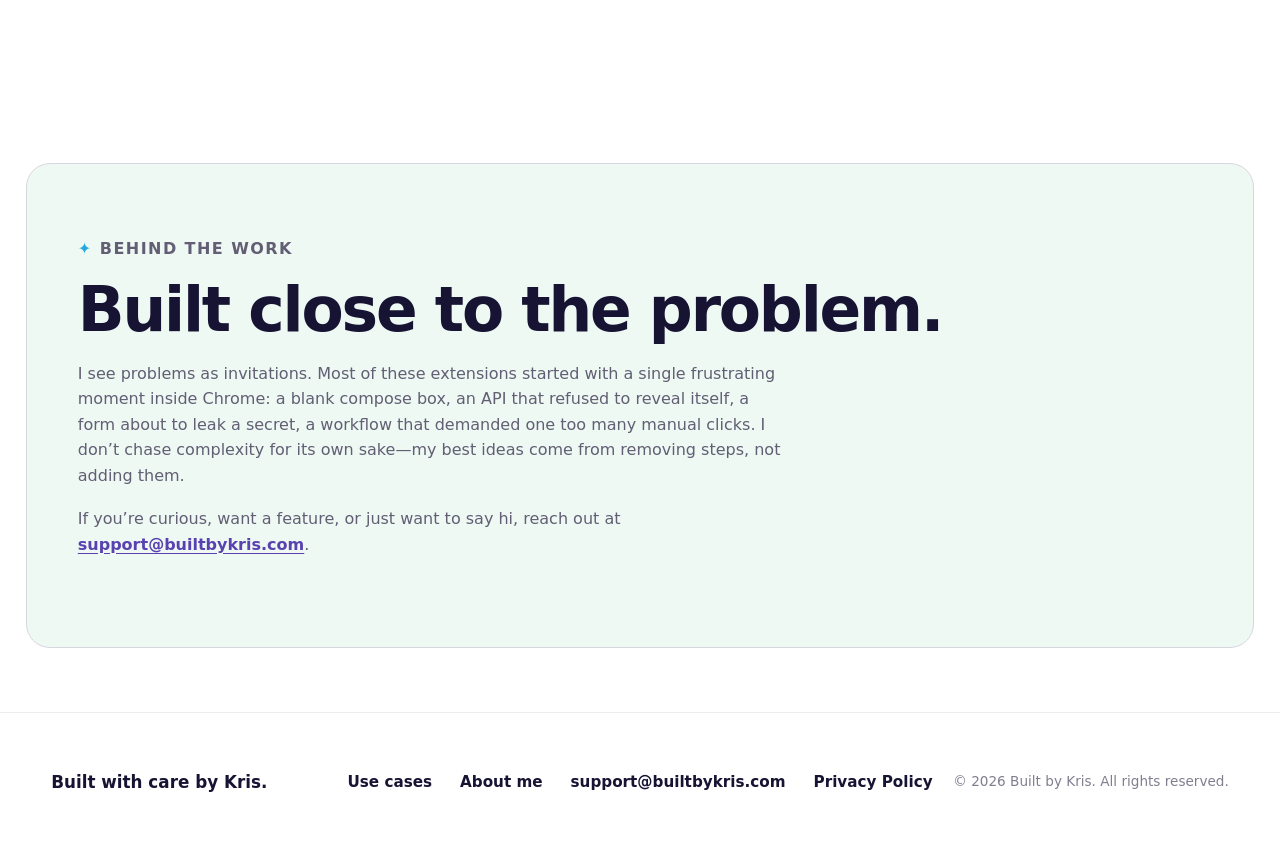
==== commit d5effacd: "Update index.html" ====
--- a/index.html
+++ b/index.html
@@ -20,6 +20,7 @@
       </a>
       <nav class="nav">
         <a href="#extensions">Extensions</a>
+        <a href="use-cases.html">Use cases</a>
         <a href="about-me.html">About me</a>
         <a href="privacy-policy.html">Privacy</a>
         <a class="nav-cta" href="mailto:support@builtbykris.com">Contact</a>
@@ -74,6 +75,7 @@
     <div class="container footer-inner">
       <p class="footer-tagline">Built with care by Kris.</p>
       <div class="footer-links">
+        <a href="use-cases.html">Use cases</a>
         <a href="about-me.html">About me</a>
         <a href="mailto:support@builtbykris.com">support@builtbykris.com</a>
         <a href="privacy-policy.html">Privacy Policy</a>
--- a/css/styles.css
+++ b/css/styles.css
@@ -1021,6 +1021,96 @@
   font-weight: 800;
 }
 
+/* Variation: JourneyLens local QA recorder */
+.journey-preview {
+  border-color: rgba(22, 112, 107, 0.22);
+  background: linear-gradient(145deg, #fffdf8, #f2f4ec);
+  box-shadow: 0 20px 50px rgba(7, 59, 58, 0.13), inset 0 1px 0 rgba(255, 255, 255, 0.9);
+}
+
+.journey-preview::before {
+  background: linear-gradient(135deg, #16706b, #b84d4d);
+}
+
+.journey-preview .preview-toolbar span { background: #9cafaa; }
+
+.journey-summary {
+  display: flex;
+  align-items: center;
+  gap: 8px;
+  margin-bottom: 7px;
+  padding: 8px 9px;
+  border-radius: 9px;
+  background: #073b3a;
+  color: #fffdf8;
+}
+
+.journey-summary div,
+.journey-step span {
+  min-width: 0;
+  flex: 1;
+}
+
+.journey-summary b,
+.journey-summary small,
+.journey-step small {
+  display: block;
+}
+
+.journey-summary b { font-size: 9px; }
+.journey-summary small { margin-top: 2px; color: #bce7dd; font-size: 7px; }
+
+.journey-record-dot {
+  width: 7px;
+  height: 7px;
+  flex: 0 0 7px;
+  border-radius: 50%;
+  background: #b84d4d;
+  box-shadow: 0 0 0 3px rgba(184, 77, 77, 0.18);
+}
+
+.journey-step {
+  display: flex;
+  align-items: center;
+  gap: 7px;
+  margin-bottom: 5px;
+  padding: 6px 7px;
+  border: 1px solid #d9ddd5;
+  border-radius: 8px;
+  background: #fffdf8;
+  color: #183332;
+  font-size: 8px;
+}
+
+.journey-step > b {
+  display: grid;
+  width: 17px;
+  height: 17px;
+  flex: 0 0 17px;
+  place-items: center;
+  border-radius: 5px;
+  background: #073b3a;
+  color: #fff;
+  font-size: 7px;
+}
+
+.journey-step small { margin-top: 2px; color: #687b78; font-size: 7px; }
+
+.journey-step i {
+  padding: 2px 4px;
+  border-radius: 999px;
+  font-size: 6px;
+  font-style: normal;
+  font-weight: 900;
+}
+
+.journey-ok { background: #dcebe5; color: #16706b; }
+.journey-risk { background: #f4dfd9; color: #9a3e35; }
+
+.journey-preview .preview-button {
+  background: linear-gradient(135deg, #16706b, #073b3a);
+}
+
 /* Variation: privacy/secret scanner mockup */
 .privacy-preview .preview-scan-row {
   display: flex;
@@ -1201,3 +1291,800 @@
     display: none;
   }
 }
+
+/* Modern editorial direction */
+:root {
+  --font: 'Manrope', -apple-system, BlinkMacSystemFont, 'Segoe UI', sans-serif;
+  --font-display: 'Instrument Serif', Georgia, serif;
+  --font-script: 'Manrope', sans-serif;
+  --bg: #f2f0e9;
+  --surface: rgba(255, 253, 247, 0.88);
+  --surface-solid: #fffdf7;
+  --surface-2: #f8f6ef;
+  --text: #132a28;
+  --text-muted: #61706d;
+  --border: rgba(19, 42, 40, 0.1);
+  --border-strong: rgba(19, 42, 40, 0.18);
+  --accent: #276d62;
+  --accent-2: #c26b4c;
+  --accent-3: #203d5b;
+  --radius-sm: 0.75rem;
+  --radius-md: 1.35rem;
+  --radius-lg: 2.25rem;
+  --shadow-sm: 0 5px 18px rgba(19, 42, 40, 0.06);
+  --shadow-md: 0 18px 50px rgba(19, 42, 40, 0.09);
+  --shadow-lg: 0 32px 90px rgba(19, 42, 40, 0.15);
+  --max-width: 1240px;
+}
+
+body {
+  background:
+    linear-gradient(rgba(19, 42, 40, 0.025) 1px, transparent 1px),
+    linear-gradient(90deg, rgba(19, 42, 40, 0.025) 1px, transparent 1px),
+    var(--bg);
+  background-size: 48px 48px;
+}
+
+body::before {
+  background:
+    radial-gradient(circle at 8% 5%, rgba(39, 109, 98, 0.16), transparent 29%),
+    radial-gradient(circle at 92% 12%, rgba(194, 107, 76, 0.13), transparent 27%),
+    radial-gradient(circle at 60% 96%, rgba(32, 61, 91, 0.09), transparent 30%);
+  animation: none;
+}
+
+.site-header {
+  margin: 0.75rem auto 0;
+  width: min(calc(100% - 1.5rem), 1240px);
+  border: 1px solid var(--border);
+  border-radius: 1rem;
+  background: rgba(255, 253, 247, 0.84);
+  box-shadow: 0 10px 40px rgba(19, 42, 40, 0.06);
+}
+
+.header-inner { padding: 0.8rem 1rem; }
+
+.logo { gap: 0.7rem; }
+
+.logo-mark {
+  display: grid;
+  width: 2.25rem;
+  height: 2.25rem;
+  place-items: center;
+  border-radius: 0.7rem;
+  background: var(--text);
+  color: #fffdf7;
+  font-size: 0.68rem;
+  font-weight: 800;
+  letter-spacing: 0.08em;
+}
+
+.logo-script {
+  background: none;
+  color: var(--text);
+  font-family: var(--font);
+  font-size: 1rem;
+  font-weight: 800;
+  letter-spacing: -0.025em;
+}
+
+.logo:hover .logo-script,
+.logo:focus .logo-script { transform: none; filter: none; }
+
+.nav { gap: 0.4rem; font-size: 0.82rem; }
+.nav a { padding: 0.55rem 0.75rem; border-radius: 0.65rem; }
+.nav a::after { display: none; }
+.nav a:hover:not(.nav-cta) { background: rgba(39, 109, 98, 0.07); }
+.nav-cta { padding-inline: 1rem !important; background: var(--text); }
+
+.hero { padding-block: clamp(4.5rem, 10vw, 8.5rem); }
+.hero .container { text-align: left; }
+
+.hero-layout {
+  display: grid;
+  grid-template-columns: minmax(0, 1.35fr) minmax(280px, 0.65fr);
+  gap: clamp(2.5rem, 7vw, 7rem);
+  align-items: center;
+}
+
+.hero-copy { min-width: 0; }
+
+.eyebrow,
+.section-kicker {
+  color: var(--accent);
+  font-size: 0.72rem;
+  font-weight: 800;
+  letter-spacing: 0.14em;
+  text-transform: uppercase;
+}
+
+.eyebrow {
+  margin-bottom: 1.5rem;
+  padding: 0;
+  border: 0;
+  background: transparent;
+  box-shadow: none;
+}
+
+.eyebrow::before,
+.section-kicker::before { content: '— '; color: var(--accent-2); }
+
+.hero h1,
+.hero-headline {
+  max-width: 11ch;
+  margin: 0 0 1.5rem;
+  background: none;
+  color: var(--text);
+  font-family: var(--font-display);
+  font-size: clamp(4rem, 8vw, 7.5rem);
+  font-weight: 400;
+  line-height: 0.88;
+  letter-spacing: -0.045em;
+}
+
+.hero-bio {
+  max-width: 64ch;
+  margin: 0 0 2rem;
+  color: #53635f;
+  font-size: clamp(1rem, 1.5vw, 1.15rem);
+}
+
+.hero-actions { justify-content: flex-start; }
+.btn { border-radius: 0.8rem; font-size: 0.86rem; padding: 0.85rem 1.2rem; }
+.btn-primary { background: var(--text); box-shadow: 0 12px 30px rgba(19, 42, 40, 0.17); }
+.btn-primary:hover { box-shadow: 0 16px 36px rgba(19, 42, 40, 0.24); }
+
+.studio-panel {
+  position: relative;
+  overflow: hidden;
+  padding: clamp(1.5rem, 3vw, 2rem);
+  border: 1px solid rgba(255, 255, 255, 0.15);
+  border-radius: 1.75rem;
+  background: var(--text);
+  color: #f8f6ef;
+  box-shadow: 0 32px 70px rgba(19, 42, 40, 0.2);
+  transform: rotate(1.5deg);
+}
+
+.studio-panel::after {
+  content: '';
+  position: absolute;
+  right: -4rem;
+  bottom: -5rem;
+  width: 13rem;
+  height: 13rem;
+  border: 1px solid rgba(255, 253, 247, 0.13);
+  border-radius: 50%;
+  box-shadow: 0 0 0 2.5rem rgba(255, 253, 247, 0.035), 0 0 0 5rem rgba(255, 253, 247, 0.025);
+}
+
+.studio-panel-top {
+  display: grid;
+  grid-template-columns: auto 1fr auto;
+  gap: 0.55rem;
+  align-items: center;
+  color: #b7c7c3;
+  font-size: 0.7rem;
+  font-weight: 700;
+  letter-spacing: 0.06em;
+  text-transform: uppercase;
+}
+
+.status-dot { width: 0.5rem; height: 0.5rem; border-radius: 50%; background: #82b398; box-shadow: 0 0 0 4px rgba(130, 179, 152, 0.12); }
+.studio-panel-top b { color: #d89071; }
+.studio-count { display: flex; gap: 1rem; align-items: flex-end; margin: 3.5rem 0 2rem; }
+.studio-count strong { font-family: var(--font-display); font-size: 5rem; font-weight: 400; line-height: 0.72; }
+.studio-count span { max-width: 10ch; color: #b7c7c3; font-size: 0.78rem; line-height: 1.3; }
+.studio-principles { display: flex; flex-wrap: wrap; gap: 0.45rem; }
+.studio-principles span { padding: 0.4rem 0.55rem; border: 1px solid rgba(255,255,255,.13); border-radius: 999px; color: #dce5e1; font-size: 0.62rem; }
+.studio-panel > p { position: relative; z-index: 1; max-width: 28ch; margin-top: 1.25rem; color: #9fb0ac; font-size: 0.78rem; line-height: 1.6; }
+
+.extensions { padding-block: clamp(4rem, 8vw, 7.5rem); border-top: 1px solid var(--border); }
+.section-header { display: grid; grid-template-columns: 1fr minmax(280px, 0.65fr); gap: 2rem; align-items: end; margin-bottom: 2.5rem; text-align: left; }
+.section-header h2,
+.about h2 { font-family: var(--font-display); font-size: clamp(2.8rem, 5vw, 4.8rem); font-weight: 400; line-height: 0.95; letter-spacing: -0.035em; }
+.section-header p:last-child { max-width: 48ch; justify-self: end; color: var(--text-muted); font-size: 0.92rem; }
+.section-kicker { margin-bottom: 0.85rem; }
+
+.mockup-card-grid { gap: 1.25rem; }
+.mockup-card { height: 25rem; }
+.mockup-card-inner { box-shadow: 0 14px 38px rgba(19, 42, 40, 0.08); }
+.mockup-card:hover .mockup-card-inner { transform: translateY(-4px); box-shadow: 0 26px 62px rgba(19, 42, 40, 0.14); }
+.mockup-card.flipped .mockup-card-inner { transform: rotateY(180deg); }
+.mockup-face { border-color: rgba(19, 42, 40, 0.1); background: rgba(255, 253, 247, 0.93); backdrop-filter: blur(20px); }
+.mockup-back { background: #f8f6ef; }
+.mockup-card-icon { background: #f8f6ef; font-family: var(--font); font-size: 0.85rem; font-weight: 800; }
+.mockup-front h3 { font-family: var(--font-display); font-size: 2.05rem; font-weight: 400; }
+.mockup-tagline { color: #53635f; }
+.mockup-front-hint { color: var(--card-accent, var(--accent)); }
+.mockup-preview { transform: rotate(0.75deg); }
+.mockup-icon-action { background: rgba(255,253,247,.9); }
+
+.about { margin-inline: 0.75rem; border: 1px solid var(--border); border-radius: 2rem; background: rgba(255,253,247,.65); }
+.about-inner { max-width: 860px; text-align: left; }
+.about p { max-width: 70ch; font-size: 1rem; }
+.about a { color: var(--accent); }
+
+.site-footer { border-top: 0; }
+.footer-inner { display: grid; grid-template-columns: 1fr auto 1fr; text-align: left; }
+.footer-links { justify-content: center; }
+.copyright { justify-self: end; }
+
+@media (prefers-reduced-motion: reduce) {
+  *, *::before, *::after { scroll-behavior: auto !important; animation-duration: 0.01ms !important; transition-duration: 0.01ms !important; }
+}
+
+@media (max-width: 900px) {
+  .site-header { width: calc(100% - 1rem); }
+  .hero-layout,
+  .section-header { grid-template-columns: 1fr; }
+  .studio-panel { max-width: 34rem; transform: none; }
+  .section-header p:last-child { justify-self: start; }
+  .mockup-front-content { grid-template-columns: minmax(0, 1fr) 180px; }
+  .mockup-preview { display: block; }
+  .footer-inner { grid-template-columns: 1fr; justify-items: center; text-align: center; }
+  .copyright { justify-self: center; }
+}
+
+@media (max-width: 640px) {
+  .header-inner { align-items: stretch; }
+  .logo { align-self: flex-start; }
+  .nav { width: 100%; overflow-x: auto; padding-bottom: 0.15rem; }
+  .nav a { white-space: nowrap; }
+  .hero { padding-top: 4rem; }
+  .hero h1,
+  .hero-headline { font-size: clamp(3.6rem, 18vw, 5rem); }
+  .hero-actions { display: grid; }
+  .mockup-card { height: 27rem; }
+  .mockup-front-content { grid-template-columns: 1fr; }
+  .mockup-preview { display: none; }
+  .about { margin-inline: 0.5rem; }
+}
+
+/* Pastel playground direction */
+:root {
+  --font: 'Plus Jakarta Sans', system-ui, sans-serif;
+  --font-display: 'Plus Jakarta Sans', system-ui, sans-serif;
+  --font-script: 'Plus Jakarta Sans', system-ui, sans-serif;
+  --bg: #fff8ea;
+  --surface: #fffdf8;
+  --surface-solid: #fffdf8;
+  --surface-2: #f5edff;
+  --text: #242238;
+  --text-muted: #69647a;
+  --border: rgba(36, 34, 56, 0.14);
+  --border-strong: #242238;
+  --accent: #7559d9;
+  --accent-2: #ef806e;
+  --accent-3: #3b75b5;
+  --pastel-pink: #ffc9d8;
+  --pastel-yellow: #ffe59a;
+  --pastel-mint: #bfe8d0;
+  --pastel-blue: #c7ddff;
+  --pastel-lilac: #d9c8ff;
+  --radius-sm: 1rem;
+  --radius-md: 1.6rem;
+  --radius-lg: 2.4rem;
+  --shadow-sm: 0 5px 0 rgba(36, 34, 56, 0.1);
+  --shadow-md: 0 8px 0 rgba(36, 34, 56, 0.12);
+  --shadow-lg: 0 12px 0 rgba(36, 34, 56, 0.14);
+}
+
+body {
+  background: var(--bg);
+  font-family: var(--font);
+}
+
+body::before {
+  opacity: 1;
+  background:
+    radial-gradient(circle at 5% 15%, rgba(255, 201, 216, .7) 0 8rem, transparent 8.1rem),
+    radial-gradient(circle at 95% 7%, rgba(199, 221, 255, .75) 0 10rem, transparent 10.1rem),
+    radial-gradient(circle at 78% 86%, rgba(191, 232, 208, .5) 0 12rem, transparent 12.1rem);
+}
+
+.site-header {
+  border: 2px solid var(--text);
+  border-radius: 999px;
+  background: rgba(255, 253, 248, .94);
+  box-shadow: 0 5px 0 var(--text);
+}
+
+.logo-mark {
+  border: 2px solid var(--text);
+  border-radius: 50%;
+  background: var(--pastel-yellow);
+  color: var(--text);
+  box-shadow: 2px 2px 0 var(--text);
+}
+
+.logo-script {
+  font-family: var(--font-display);
+  font-size: 1.08rem;
+  font-weight: 600;
+}
+
+.nav { font-weight: 800; }
+.nav a { border-radius: 999px; }
+.nav a:hover:not(.nav-cta) { background: var(--pastel-lilac); }
+.nav-cta {
+  border: 2px solid var(--text);
+  background: var(--pastel-pink);
+  color: var(--text) !important;
+  box-shadow: 2px 2px 0 var(--text);
+}
+
+.hero { padding-block: clamp(5.5rem, 11vw, 9rem); }
+.eyebrow,
+.section-kicker {
+  display: inline-flex;
+  align-items: center;
+  padding: .48rem .85rem;
+  border: 2px solid var(--text);
+  border-radius: 999px;
+  background: var(--pastel-yellow);
+  color: var(--text);
+  font-size: .68rem;
+  letter-spacing: .09em;
+  box-shadow: 3px 3px 0 var(--text);
+}
+.eyebrow::before,
+.section-kicker::before { content: none; }
+
+.hero h1,
+.hero-headline {
+  max-width: 12ch;
+  color: var(--text);
+  font-family: var(--font-display);
+  font-size: clamp(3.8rem, 7.4vw, 7rem);
+  font-weight: 600;
+  line-height: .94;
+  letter-spacing: -.045em;
+}
+
+.hero-bio { color: var(--text-muted); font-size: clamp(1.02rem, 1.5vw, 1.18rem); }
+.btn {
+  border: 2px solid var(--text);
+  border-radius: 999px;
+  font-weight: 900;
+  box-shadow: 4px 4px 0 var(--text);
+}
+.btn:hover { transform: translate(-1px, -2px); box-shadow: 6px 6px 0 var(--text); }
+.btn-primary { background: var(--pastel-lilac); color: var(--text); }
+.btn-ghost { background: var(--surface-solid); color: var(--text); }
+
+.studio-panel {
+  border: 2px solid var(--text);
+  border-radius: 2.25rem;
+  background: var(--pastel-blue);
+  color: var(--text);
+  box-shadow: 10px 10px 0 var(--text);
+  transform: rotate(2deg);
+}
+.studio-panel::after {
+  right: -3rem;
+  bottom: -4rem;
+  border: 2px solid rgba(36, 34, 56, .16);
+  box-shadow: 0 0 0 2.5rem rgba(255,255,255,.17), 0 0 0 5rem rgba(255,255,255,.12);
+}
+.studio-panel-top,
+.studio-count span,
+.studio-panel > p { color: #504b69; }
+.status-dot { background: #55a77a; box-shadow: 0 0 0 4px rgba(85,167,122,.18); }
+.studio-panel-top b { color: #bd4f67; }
+.studio-count strong { font-family: var(--font-display); font-weight: 600; }
+.studio-principles span {
+  border: 1.5px solid var(--text);
+  background: rgba(255,255,255,.48);
+  color: var(--text);
+  font-weight: 800;
+}
+
+.extensions {
+  margin-inline: .75rem;
+  border: 2px solid var(--text);
+  border-radius: 2.6rem;
+  background: #f4edff;
+  box-shadow: 0 9px 0 var(--text);
+}
+.section-header h2,
+.about h2 {
+  font-family: var(--font-display);
+  font-weight: 600;
+  line-height: 1;
+  letter-spacing: -.035em;
+}
+
+.mockup-card-grid { gap: 1.5rem; }
+.mockup-card-inner { box-shadow: 6px 6px 0 var(--text); }
+.mockup-card:hover .mockup-card-inner { transform: translate(-2px, -4px); box-shadow: 9px 10px 0 var(--text); }
+.mockup-card.flipped .mockup-card-inner { transform: rotateY(180deg); box-shadow: -6px 6px 0 var(--text); }
+.mockup-face {
+  border: 2px solid var(--text);
+  border-radius: 1.8rem;
+  background: var(--surface-solid);
+  backdrop-filter: none;
+}
+.mockup-back { background: #fff9e9; }
+.mockup-card-icon {
+  border: 2px solid var(--text);
+  border-radius: 1rem;
+  background: var(--pastel-yellow);
+  box-shadow: 3px 3px 0 var(--text);
+}
+.mockup-front h3 { font-family: var(--font-display); font-weight: 600; }
+.mockup-preview { border: 1.5px solid var(--text); border-radius: 1.25rem; box-shadow: 4px 4px 0 rgba(36,34,56,.28); }
+.mockup-icon-action { border: 1.5px solid var(--text); }
+.mockup-flip-btn,
+.mockup-back-actions a,
+.mockup-back-actions button { border-radius: 999px; font-weight: 900; }
+
+.about {
+  margin-top: 3rem;
+  border: 2px solid var(--text);
+  border-radius: 2.6rem;
+  background: var(--pastel-mint);
+  box-shadow: 0 9px 0 var(--text);
+}
+.about .section-kicker { background: var(--pastel-pink); }
+.about a { color: #5942b0; font-weight: 900; }
+.site-footer { margin-top: 4rem; }
+
+.privacy-card,
+.policy-card {
+  border: 2px solid var(--text);
+  border-radius: 2rem;
+  background: var(--surface-solid);
+  box-shadow: 7px 7px 0 var(--text);
+}
+
+@media (max-width: 900px) {
+  .site-header { border-radius: 1.6rem; }
+  .studio-panel { transform: none; }
+}
+
+@media (max-width: 640px) {
+  .site-header { border-radius: 1.35rem; box-shadow: 0 4px 0 var(--text); }
+  .extensions,
+  .about { margin-inline: .5rem; border-radius: 1.8rem; }
+  .hero h1,
+  .hero-headline { font-size: clamp(3.2rem, 16vw, 4.6rem); }
+}
+
+/* Reference-calibrated pastel storefront */
+:root {
+  --bg: #ffffff;
+  --surface: #ffffff;
+  --surface-solid: #ffffff;
+  --surface-2: #f5f3fb;
+  --text: #171333;
+  --text-muted: #625e73;
+  --border: #dedce5;
+  --border-strong: #cbc8d4;
+  --accent: #654ed6;
+  --accent-2: #ef7588;
+  --accent-3: #397bd5;
+  --shadow-sm: 0 1px 2px rgba(23, 19, 51, .04);
+  --shadow-md: 0 10px 26px rgba(23, 19, 51, .08);
+  --shadow-lg: 0 20px 45px rgba(23, 19, 51, .11);
+}
+
+body { background: #fff; }
+body::before {
+  opacity: .8;
+  background:
+    radial-gradient(circle at 8% 10%, rgba(244, 236, 255, .8), transparent 22rem),
+    radial-gradient(circle at 94% 18%, rgba(231, 248, 247, .85), transparent 25rem);
+}
+
+.site-header {
+  margin-top: 0;
+  width: 100%;
+  border: 0;
+  border-bottom: 1px solid #ecebf0;
+  border-radius: 0;
+  background: rgba(255,255,255,.96);
+  box-shadow: none;
+}
+.header-inner { max-width: 980px; padding-block: 1rem; }
+.logo-mark {
+  width: 1.85rem;
+  height: 1.85rem;
+  border: 0;
+  background: var(--text);
+  color: #fff;
+  box-shadow: none;
+  font-size: .58rem;
+}
+.logo-script { font-size: 1.06rem; font-weight: 700; }
+.nav { gap: .55rem; }
+.nav a {
+  padding: .6rem .95rem;
+  background: #f8f8fa;
+  color: var(--text);
+  font-size: .76rem;
+}
+.nav a:hover:not(.nav-cta) { background: #f0edff; }
+.nav-cta {
+  border: 0;
+  background: var(--text);
+  color: #fff !important;
+  box-shadow: none;
+}
+
+.hero { padding-block: clamp(4.5rem, 9vw, 7rem); }
+.hero-layout { max-width: 980px; margin-inline: auto; gap: clamp(2rem, 5vw, 4.5rem); }
+.eyebrow,
+.section-kicker {
+  padding: 0;
+  border: 0;
+  background: transparent;
+  color: var(--accent);
+  box-shadow: none;
+  font-size: .72rem;
+}
+.eyebrow::before,
+.section-kicker::before { content: '✦'; margin-right: .45rem; color: #24a9df; }
+.hero h1,
+.hero-headline {
+  font-size: clamp(3.6rem, 7vw, 6.5rem);
+  line-height: .96;
+  font-weight: 600;
+}
+.btn {
+  border: 0;
+  padding: .82rem 1.25rem;
+  box-shadow: none;
+}
+.btn:hover { transform: translateY(-2px); box-shadow: 0 8px 18px rgba(23,19,51,.12); }
+.btn-primary { background: var(--text); color: #fff; }
+.btn-ghost { background: #f6f5f8; }
+
+.studio-panel {
+  border: 1px solid #d8d5e3;
+  border-radius: 1.35rem;
+  background: #f2edff;
+  box-shadow: none;
+  transform: none;
+}
+.studio-panel::after { border-color: rgba(83,65,148,.12); box-shadow: 0 0 0 2.5rem rgba(255,255,255,.2), 0 0 0 5rem rgba(255,255,255,.15); }
+.studio-principles span { border: 1px solid #d6cee9; background: rgba(255,255,255,.65); }
+
+.extensions {
+  margin-inline: 0;
+  padding-top: clamp(3.5rem, 7vw, 6rem);
+  border: 0;
+  border-top: 1px solid #ecebf0;
+  border-radius: 0;
+  background: #fff;
+  box-shadow: none;
+}
+.extensions > .container { max-width: 980px; }
+.section-header { margin-bottom: 2rem; }
+.section-header h2,
+.about h2 { font-size: clamp(2.5rem, 4.8vw, 4rem); }
+
+.mockup-card-grid { gap: 1.4rem; }
+.mockup-card { height: 27rem; }
+.mockup-card-inner,
+.mockup-card:hover .mockup-card-inner { box-shadow: none; }
+.mockup-card:hover .mockup-card-inner { transform: translateY(-4px); }
+.mockup-card.flipped .mockup-card-inner { transform: rotateY(180deg); box-shadow: none; }
+.mockup-face {
+  border: 1px solid #d8d6df;
+  border-radius: 1.2rem;
+  background: #f3efff;
+}
+.mockup-card:nth-child(3n + 2) .mockup-face { background: #ecfbfa; }
+.mockup-card:nth-child(3n + 3) .mockup-face { background: #edf4ff; }
+.mockup-front::before {
+  content: '✦  Built by Kris';
+  position: absolute;
+  inset: 0 0 auto;
+  height: 2.35rem;
+  display: grid;
+  place-items: center;
+  border-radius: 1.15rem 1.15rem 0 0;
+  background: #292637;
+  color: #fff;
+  font-size: .7rem;
+  font-weight: 800;
+  letter-spacing: .025em;
+}
+.mockup-front { padding-top: 3.55rem; }
+.mockup-card-icon {
+  border: 0;
+  border-radius: .72rem;
+  background: #fff;
+  box-shadow: none;
+}
+.mockup-front h3 { font-size: 1.85rem; }
+.mockup-tagline { color: #5d586d; }
+.mockup-preview {
+  border: 0;
+  border-radius: 1rem;
+  box-shadow: none;
+  transform: none;
+}
+.mockup-icon-action { border: 0; }
+.mockup-flip-btn,
+.mockup-back-actions a,
+.mockup-back-actions button { border: 0; background: var(--text); color: #fff; }
+
+.about {
+  max-width: 980px;
+  margin: 5rem auto 0;
+  border: 1px solid #d8d6df;
+  border-radius: 1.5rem;
+  background: #eef9f4;
+  box-shadow: none;
+}
+.about .section-kicker { background: transparent; }
+.site-footer { border-top: 1px solid #ecebf0; }
+
+@media (max-width: 900px) {
+  .site-header { width: 100%; border-radius: 0; }
+  .header-inner,
+  .hero-layout,
+  .extensions > .container { max-width: none; }
+}
+
+@media (max-width: 640px) {
+  .site-header { border-radius: 0; box-shadow: none; }
+  .nav a { padding: .52rem .72rem; }
+  .extensions { margin-inline: 0; border-radius: 0; }
+  .about { margin-inline: .75rem; }
+}
+
+/* Full-width layout */
+.container,
+.header-inner,
+.hero-layout,
+.extensions > .container,
+.about-inner,
+.footer-inner {
+  width: 100%;
+  max-width: none;
+  padding-inline: clamp(1.25rem, 4vw, 5rem);
+}
+
+.hero-layout { margin-inline: 0; }
+
+.about {
+  width: calc(100% - clamp(1.5rem, 4vw, 5rem));
+  max-width: none;
+}
+
+@media (max-width: 640px) {
+  .container,
+  .header-inner,
+  .hero-layout,
+  .extensions > .container,
+  .about-inner,
+  .footer-inner {
+    padding-inline: 1rem;
+  }
+
+  .about { width: calc(100% - 1rem); }
+}
+
+/* Contact contrast, release states, and About Me */
+.nav-cta,
+.nav-cta:visited,
+.nav-cta:hover,
+.nav-cta:focus {
+  color: #fff !important;
+  opacity: 1;
+}
+
+.footer-links a,
+.footer-links a:visited {
+  color: var(--text);
+  opacity: 1;
+  font-weight: 700;
+}
+
+.footer-links a:hover,
+.footer-links a:focus { color: var(--accent); }
+
+.hot-release {
+  position: absolute;
+  z-index: 5;
+  top: .52rem;
+  left: 1rem;
+  display: inline-flex;
+  align-items: center;
+  min-height: 1.3rem;
+  padding: .22rem .55rem;
+  border: 1px solid rgba(255, 255, 255, .3);
+  border-radius: 999px;
+  background: #f5c8d4;
+  color: #31293a;
+  font-size: .58rem;
+  font-weight: 800;
+  letter-spacing: .04em;
+  line-height: 1;
+  text-transform: uppercase;
+}
+
+.about-page { overflow: hidden; }
+.about-hero { padding-block: clamp(5rem, 10vw, 8rem); }
+.about-hero-grid {
+  display: grid;
+  grid-template-columns: minmax(0, 1.3fr) minmax(280px, .7fr);
+  gap: clamp(2.5rem, 7vw, 7rem);
+  align-items: center;
+}
+.about-hero h1 {
+  max-width: 10ch;
+  margin: 1.3rem 0 1.5rem;
+  font-family: var(--font-display);
+  font-size: clamp(4rem, 8vw, 7.5rem);
+  font-weight: 600;
+  line-height: .92;
+  letter-spacing: -.055em;
+}
+.about-lede {
+  max-width: 62ch;
+  color: var(--text-muted);
+  font-size: clamp(1.05rem, 1.7vw, 1.3rem);
+  line-height: 1.7;
+}
+.about-snapshot {
+  position: relative;
+  padding: clamp(1.6rem, 3vw, 2.4rem);
+  border: 1px solid #d8d6df;
+  border-radius: 1.5rem;
+  background: #f2edff;
+}
+.snapshot-label { color: var(--accent); font-size: .7rem; font-weight: 800; letter-spacing: .1em; text-transform: uppercase; }
+.about-snapshot strong { display: block; margin-top: 2rem; font-size: clamp(4.5rem, 8vw, 7rem); line-height: .9; letter-spacing: -.07em; }
+.about-snapshot p { max-width: 14ch; margin-top: .7rem; color: var(--text-muted); font-weight: 700; }
+.snapshot-tags { display: flex; flex-wrap: wrap; gap: .4rem; margin-top: 2rem; }
+.snapshot-tags span { padding: .42rem .65rem; border: 1px solid #d5cee7; border-radius: 999px; background: rgba(255,255,255,.72); font-size: .68rem; font-weight: 800; }
+
+.about-story { padding-block: clamp(4rem, 8vw, 7rem); border-block: 1px solid #ecebf0; background: #fbfafc; }
+.about-story-grid { display: grid; grid-template-columns: .8fr 1.2fr; gap: clamp(2rem, 7vw, 7rem); }
+.story-heading h2,
+.capabilities-section h2,
+.proof-section h2,
+.about-cta h2 { margin-top: 1rem; font-size: clamp(2.5rem, 5vw, 4.5rem); line-height: 1; letter-spacing: -.045em; }
+.story-copy { max-width: 70ch; }
+.story-copy p { color: #4f4b5e; font-size: 1.06rem; line-height: 1.8; }
+.story-copy p + p { margin-top: 1.2rem; }
+
+.capabilities-section { padding-block: clamp(4rem, 8vw, 7rem); }
+.capability-grid { display: grid; grid-template-columns: repeat(4, 1fr); gap: 1rem; }
+.capability-grid article { padding: 1.5rem; border: 1px solid #d8d6df; border-radius: 1.25rem; background: #f3efff; }
+.capability-grid article:nth-child(2) { background: #ecfbfa; }
+.capability-grid article:nth-child(3) { background: #edf4ff; }
+.capability-grid article:nth-child(4) { background: #fff5e8; }
+.capability-grid article > span { color: var(--accent); font-size: .68rem; font-weight: 800; }
+.capability-grid h3 { margin: 2rem 0 .65rem; font-size: 1.1rem; }
+.capability-grid p { color: var(--text-muted); font-size: .86rem; line-height: 1.65; }
+
+.proof-section { padding-block: clamp(4rem, 8vw, 7rem); background: #eef9f4; }
+.proof-grid { display: grid; grid-template-columns: .85fr 1.15fr; gap: clamp(2rem, 7vw, 7rem); align-items: start; }
+.proof-grid ul { display: grid; gap: .75rem; margin: 0; padding: 0; list-style: none; }
+.proof-grid li { padding: 1rem 1.1rem; border: 1px solid #d0e2d8; border-radius: .9rem; background: rgba(255,255,255,.67); font-weight: 700; line-height: 1.5; }
+
+.about-cta { padding-block: clamp(4rem, 8vw, 7rem); }
+.about-cta-inner { display: grid; grid-template-columns: 1fr 1fr; gap: clamp(2rem, 7vw, 7rem); align-items: end; }
+.about-cta-inner > div:last-child { max-width: 54ch; }
+.about-cta-inner p { margin-bottom: 1.4rem; color: var(--text-muted); line-height: 1.7; }
+
+@media (max-width: 900px) {
+  .about-hero-grid,
+  .about-story-grid,
+  .proof-grid,
+  .about-cta-inner { grid-template-columns: 1fr; }
+  .about-snapshot { max-width: 34rem; }
+  .capability-grid { grid-template-columns: repeat(2, 1fr); }
+}
+
+@media (max-width: 640px) {
+  .about-hero { padding-top: 4rem; }
+  .about-hero h1 { font-size: clamp(3.25rem, 16vw, 5rem); }
+  .capability-grid { grid-template-columns: 1fr; }
+  .hot-release { left: .75rem; }
+}
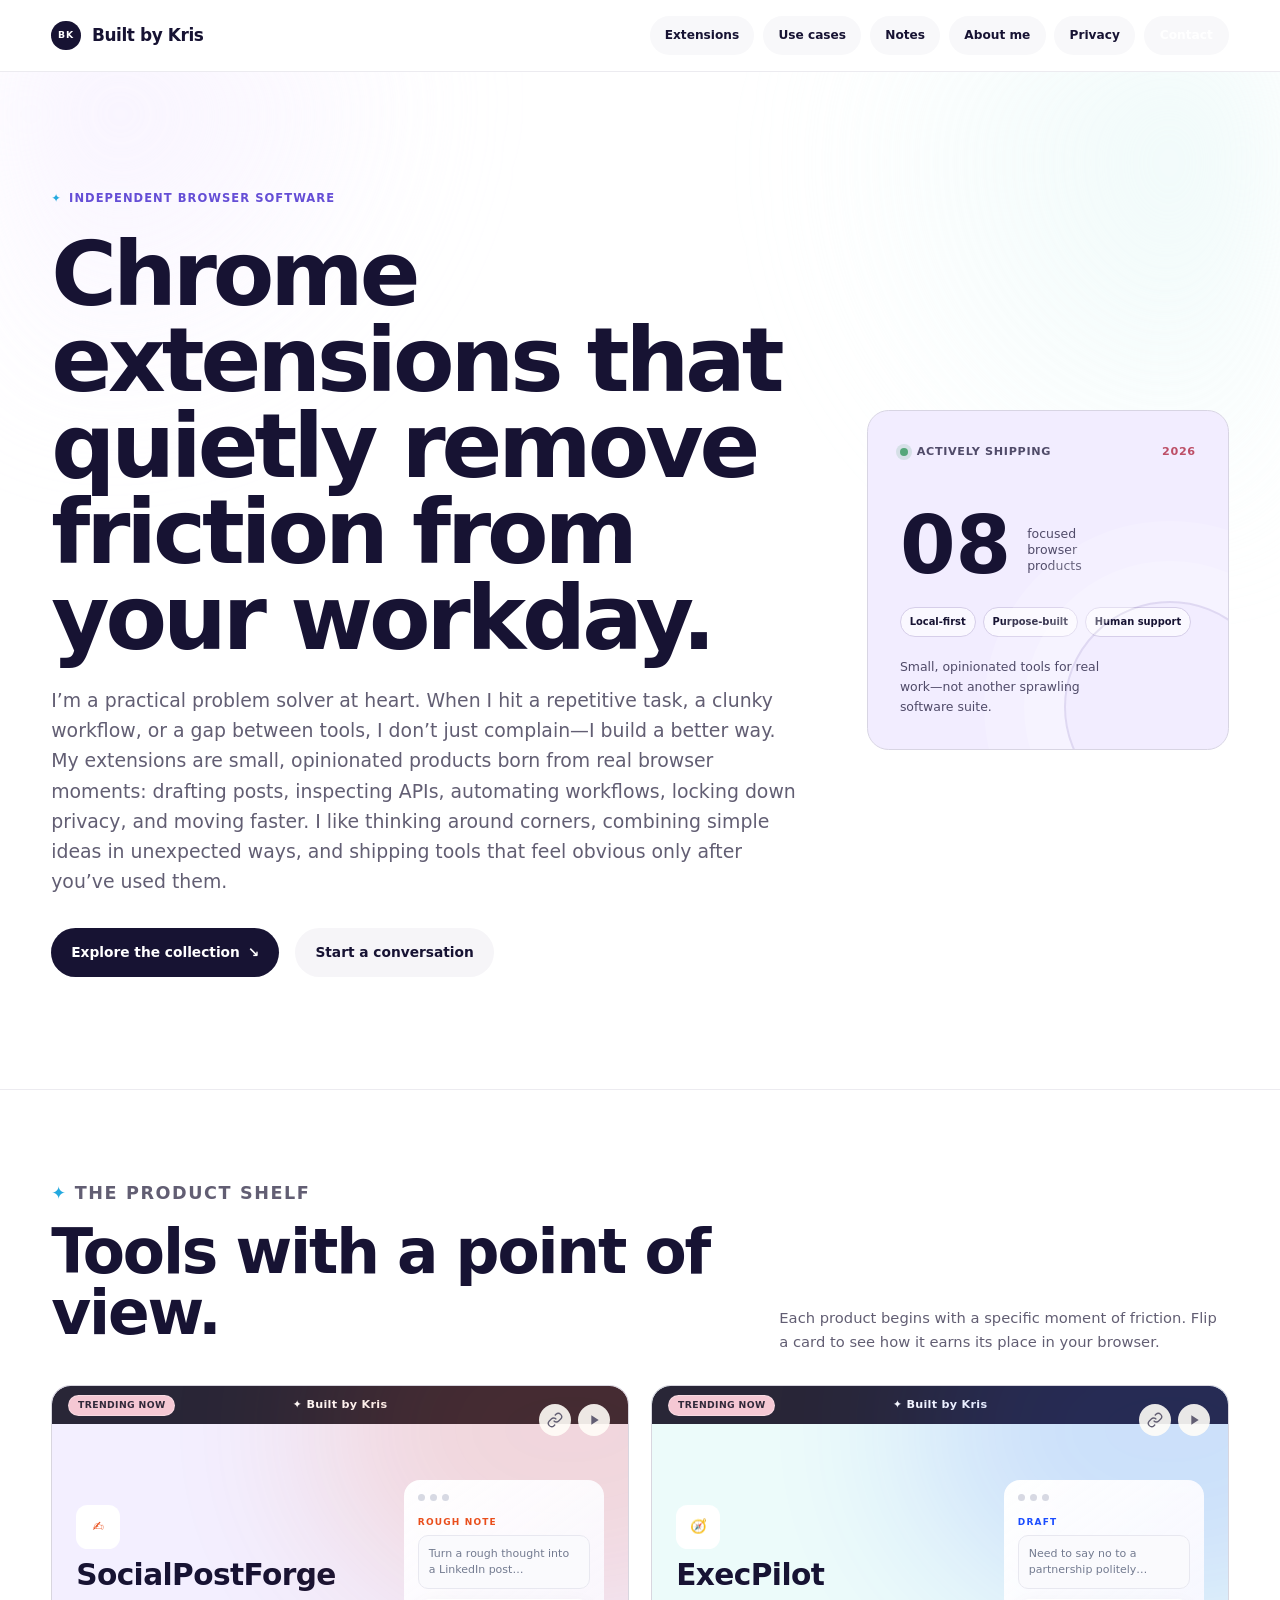
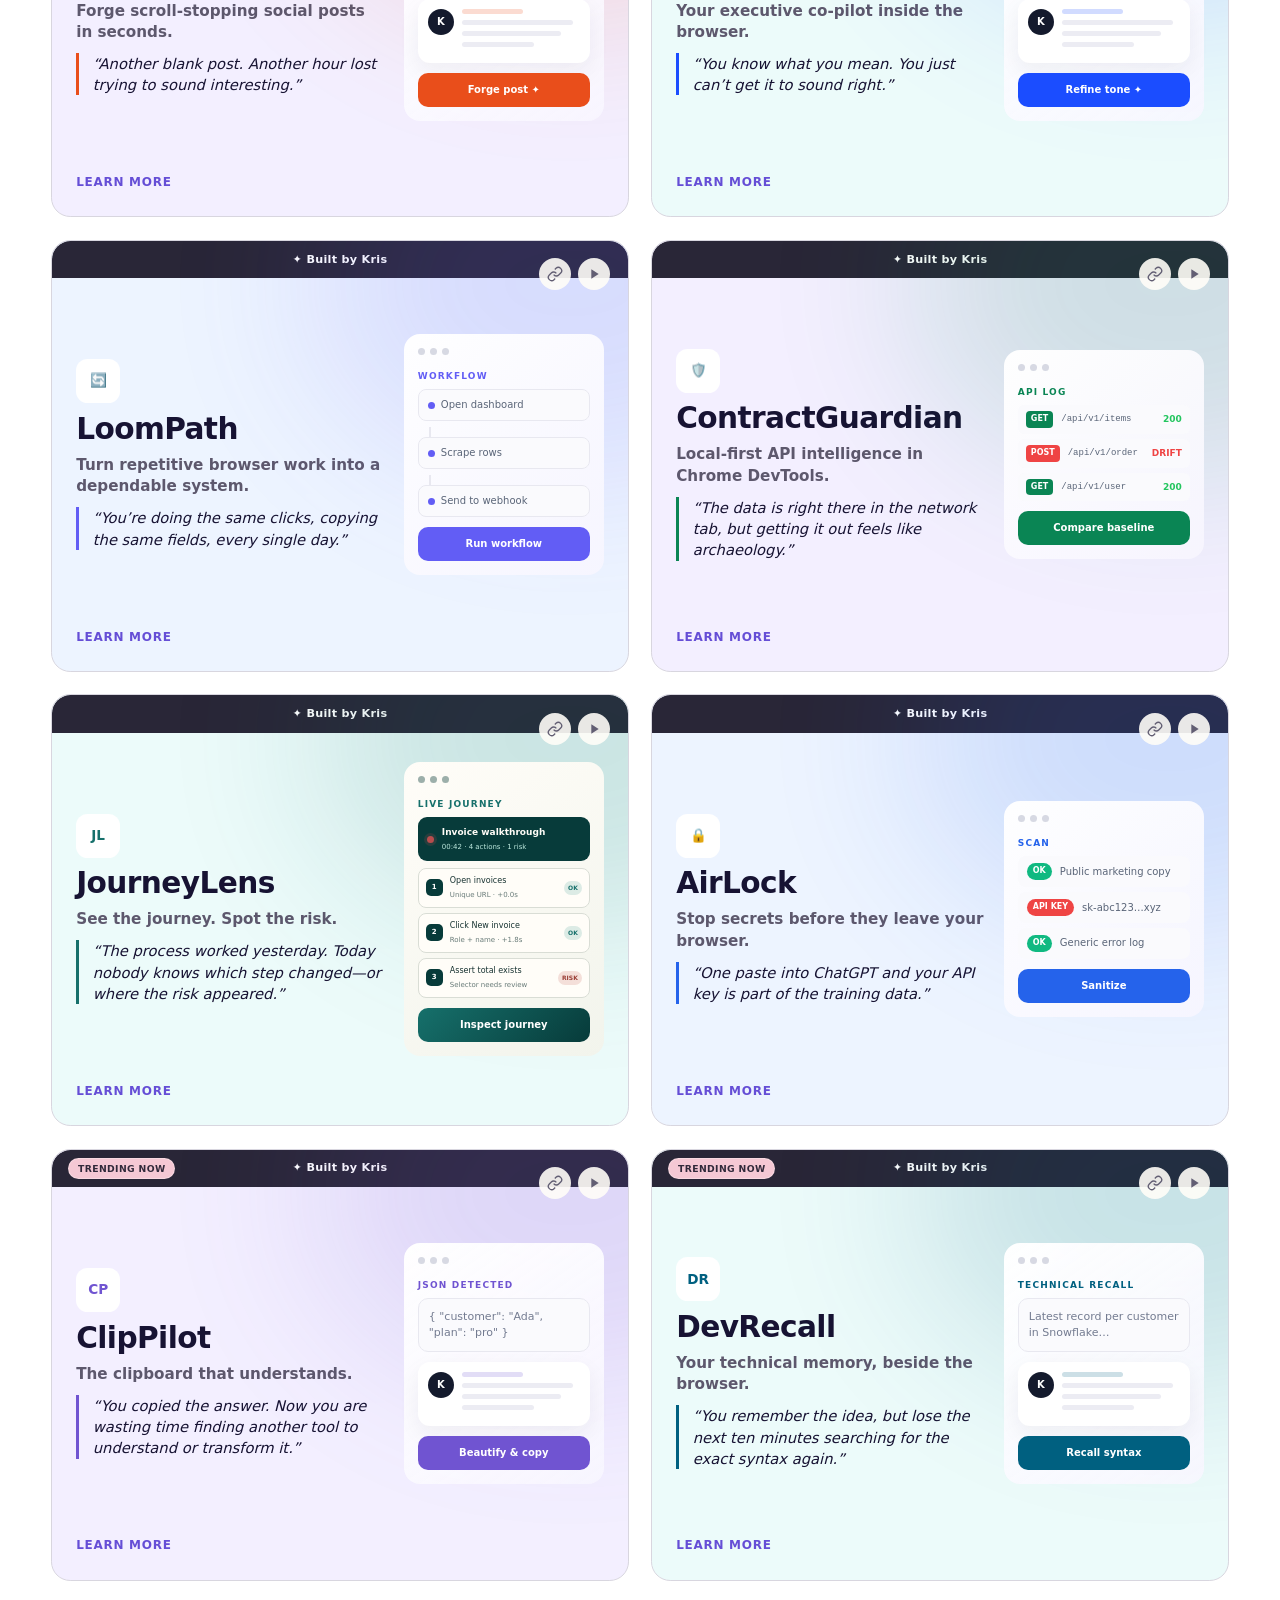
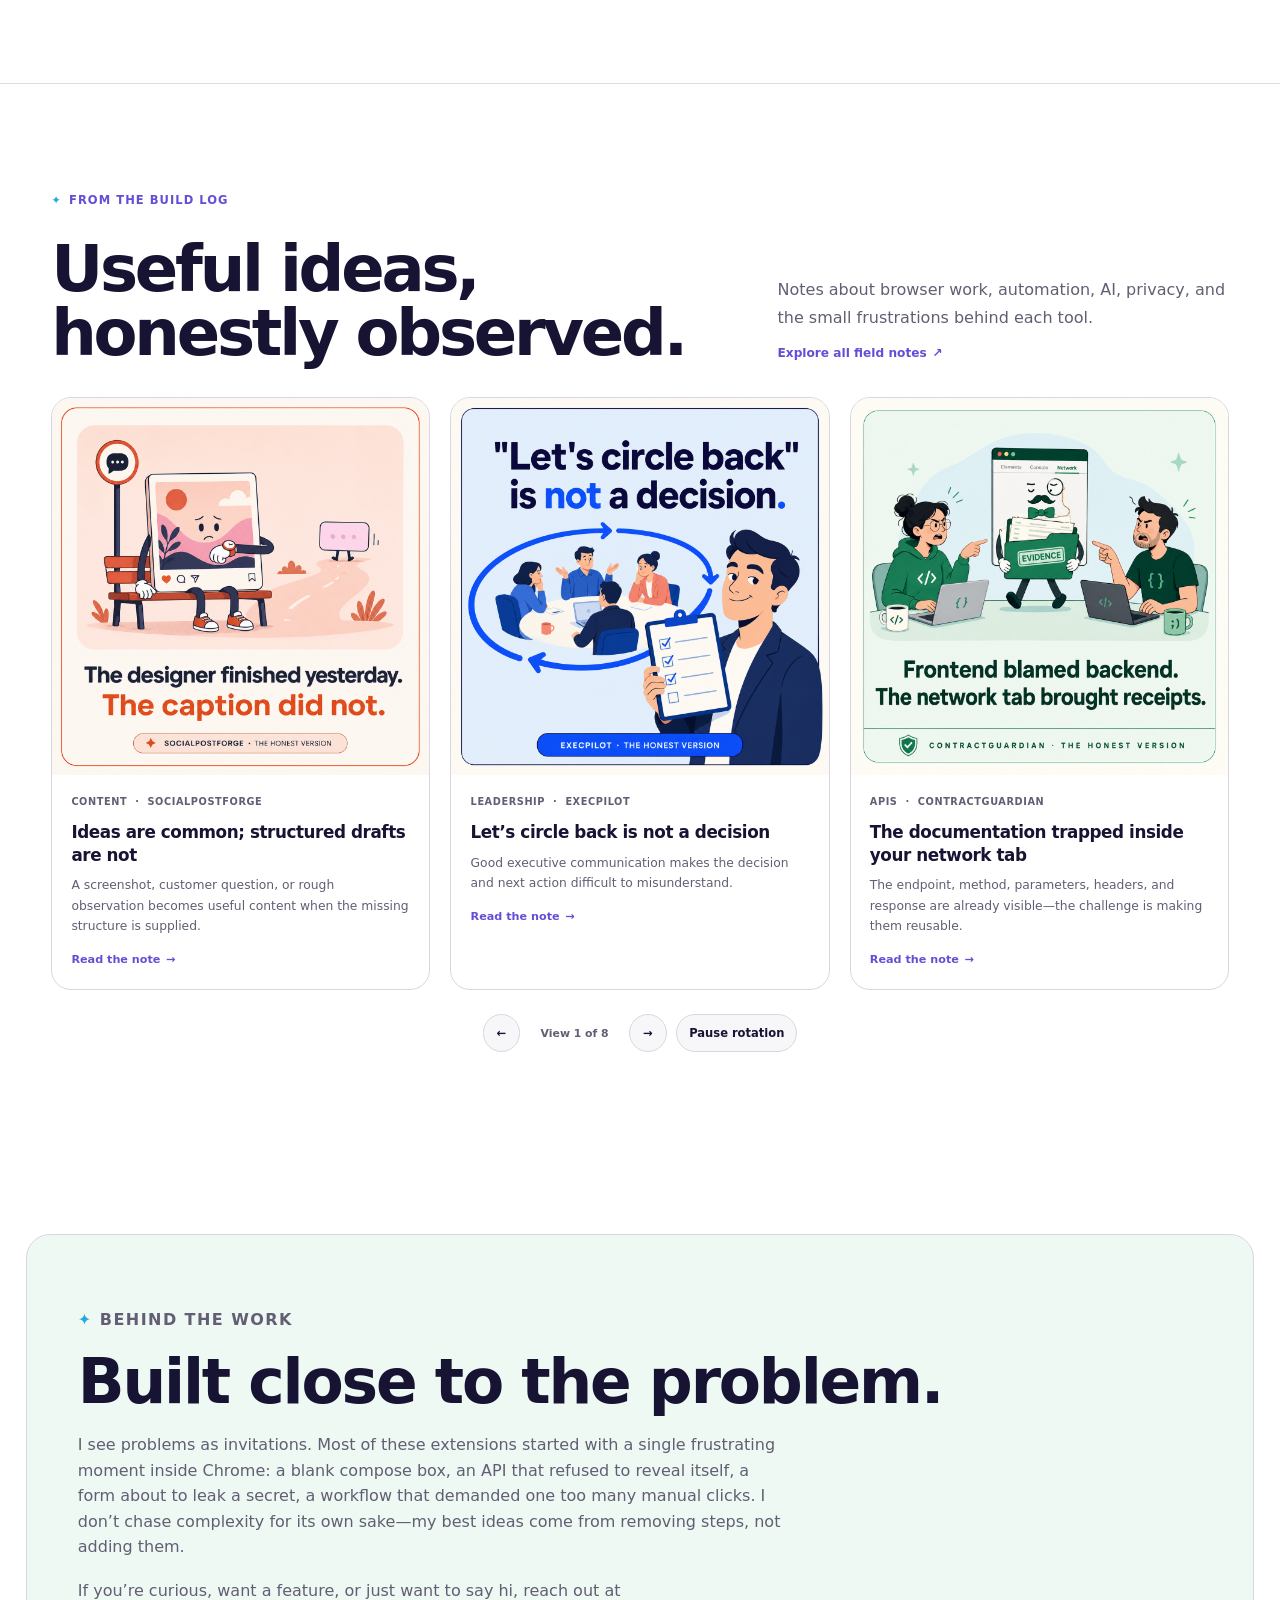
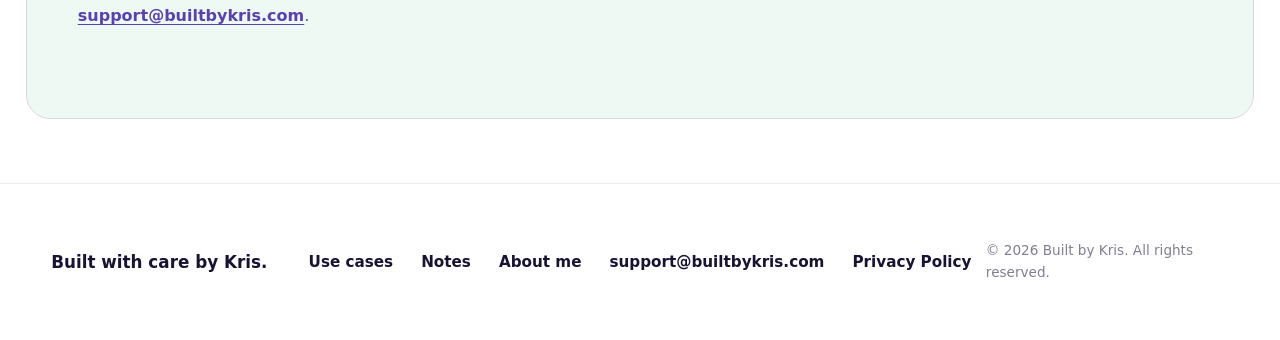
==== commit fb325a12: "Update index.html" ====
--- a/index.html
+++ b/index.html
@@ -9,7 +9,9 @@
   <link rel="preconnect" href="https://fonts.gstatic.com" crossorigin />
   <link href="https://fonts.googleapis.com/css2?family=Plus+Jakarta+Sans:wght@400;500;600;700;800&display=swap" rel="stylesheet" />
   <link rel="stylesheet" href="css/styles.css?v=20260810-2" />
-  <script src="js/app.js?v=20260810-3" defer></script>
+  <link rel="stylesheet" href="css/notes.css?v=20260815-1" />
+  <script src="js/app.js?v=20260815-1" defer></script>
+  <script src="js/notes-home.js?v=20260815-1" defer></script>
 </head>
 <body>
   <header class="site-header">
@@ -21,6 +23,7 @@
       <nav class="nav">
         <a href="#extensions">Extensions</a>
         <a href="use-cases.html">Use cases</a>
+        <a href="notes.html">Notes</a>
         <a href="about-me.html">About me</a>
         <a href="privacy-policy.html">Privacy</a>
         <a class="nav-cta" href="mailto:support@builtbykris.com">Contact</a>
@@ -61,6 +64,22 @@
       </div>
     </section>
 
+    <section class="field-notes-home" aria-labelledby="field-notes-heading">
+      <div class="container">
+        <div class="notes-section-heading">
+          <div><p class="section-kicker">From the build log</p><h2 id="field-notes-heading">Useful ideas, honestly observed.</h2></div>
+          <div><p>Notes about browser work, automation, AI, privacy, and the small frustrations behind each tool.</p><a href="notes.html">Explore all field notes <span aria-hidden="true">↗</span></a></div>
+        </div>
+        <div class="notes-home-grid" id="notes-home-grid" aria-live="polite"><p class="notes-loading">Loading field notes…</p></div>
+        <div class="notes-rotation-controls" id="notes-rotation-controls" hidden>
+          <button type="button" id="notes-prev" aria-label="Show previous field notes">←</button>
+          <span id="notes-position" aria-live="polite"></span>
+          <button type="button" id="notes-next" aria-label="Show next field notes">→</button>
+          <button type="button" class="notes-pause" id="notes-pause" aria-pressed="false">Pause rotation</button>
+        </div>
+      </div>
+    </section>
+
     <section class="about" id="about" aria-labelledby="about-heading">
       <div class="container about-inner">
         <p class="section-kicker">Behind the work</p>
@@ -76,6 +95,7 @@
       <p class="footer-tagline">Built with care by Kris.</p>
       <div class="footer-links">
         <a href="use-cases.html">Use cases</a>
+        <a href="notes.html">Notes</a>
         <a href="about-me.html">About me</a>
         <a href="mailto:support@builtbykris.com">support@builtbykris.com</a>
         <a href="privacy-policy.html">Privacy Policy</a>
--- a/css/notes.css
+++ b/css/notes.css
@@ -0,0 +1,87 @@
+.field-notes-home { padding-block: clamp(4rem, 8vw, 7rem); border-top: 1px solid var(--border); background: #fff; }
+.notes-section-heading { display: grid; grid-template-columns: 1fr minmax(280px, .65fr); gap: 2rem; align-items: end; margin-bottom: 2rem; }
+.notes-section-heading h2, .notes-library-head h2 { margin-top: .85rem; font-size: clamp(2.5rem, 5vw, 4.5rem); line-height: 1; letter-spacing: -.05em; }
+.notes-section-heading > div:last-child { justify-self: end; max-width: 52ch; }
+.notes-section-heading > div:last-child p { color: var(--text-muted); line-height: 1.7; }
+.notes-section-heading > div:last-child a { display: inline-flex; gap: .35rem; margin-top: .85rem; color: var(--accent); font-size: .76rem; font-weight: 800; text-decoration: none; }
+
+.notes-home-grid { display: grid; grid-template-columns: repeat(3, minmax(0, 1fr)); gap: 1.25rem; min-height: 30rem; }
+.field-note-card, .note-library-card { overflow: hidden; border: 1px solid #d8d6df; border-radius: 1.25rem; background: #fff; transition: transform .2s ease, box-shadow .2s ease; }
+.field-note-card:hover, .note-library-card:hover { transform: translateY(-4px); box-shadow: 0 18px 42px rgba(23,19,51,.1); }
+.field-note-image, .note-library-image { display: block; overflow: hidden; background: #f4f1fa; }
+.field-note-image { aspect-ratio: 1 / 1; }
+.field-note-image img, .note-library-image img { width: 100%; height: 100%; object-fit: cover; transition: transform .35s ease; }
+.field-note-card:hover img, .note-library-card:hover img { transform: scale(1.018); }
+.field-note-copy { padding: 1.2rem; }
+.field-note-meta, .note-library-meta { display: flex; gap: .5rem; color: var(--text-muted); font-size: .61rem; font-weight: 800; letter-spacing: .06em; text-transform: uppercase; }
+.field-note-meta span + span::before, .note-library-meta span + span::before { content: '·'; margin-right: .5rem; }
+.field-note-card h3, .note-library-card h3 { margin: .7rem 0 .55rem; font-size: 1.05rem; line-height: 1.35; letter-spacing: -.025em; }
+.field-note-card h3 a, .note-library-card h3 a { color: inherit; text-decoration: none; }
+.field-note-card p, .note-library-card > div > p:not(.note-library-meta) { color: var(--text-muted); font-size: .77rem; line-height: 1.65; }
+.field-note-read { display: inline-flex; gap: .35rem; margin-top: .9rem; color: var(--accent); font-size: .7rem; font-weight: 800; text-decoration: none; }
+.notes-loading, .notes-error { grid-column: 1 / -1; padding: 3rem; color: var(--text-muted); text-align: center; }
+
+.notes-rotation-controls { display: flex; justify-content: center; gap: .6rem; align-items: center; margin-top: 1.5rem; }
+.notes-rotation-controls button { border: 1px solid #d8d6df; border-radius: 999px; background: #f7f6f9; color: var(--text); min-width: 2.35rem; min-height: 2.35rem; padding: .5rem .75rem; font: inherit; font-size: .72rem; font-weight: 800; cursor: pointer; }
+.notes-rotation-controls button:hover { border-color: var(--accent); background: #f0edff; }
+.notes-rotation-controls span { min-width: 5.6rem; color: var(--text-muted); font-size: .68rem; font-weight: 700; text-align: center; }
+.notes-rotation-controls .notes-pause { min-width: 7.5rem; }
+.mockup-note-link { display: inline-flex; gap: .35rem; align-items: center; align-self: flex-start; flex: 0 0 auto; padding: .45rem .7rem; border-radius: 999px; background: var(--text); color: #fff; font-size: .62rem; font-weight: 800; text-decoration: none; }
+.mockup-note-link:hover, .mockup-note-link:focus { background: var(--card-accent,var(--accent)); }
+
+.notes-hero { padding-block: clamp(5rem, 10vw, 8.5rem); background: radial-gradient(circle at 92% 15%, rgba(229,222,250,.8), transparent 25rem), radial-gradient(circle at 8% 85%, rgba(217,243,231,.7), transparent 24rem), #fff; }
+.notes-hero-grid { display: grid; grid-template-columns: minmax(0, 1.25fr) minmax(280px, .75fr); gap: clamp(2rem, 8vw, 8rem); align-items: end; }
+.notes-hero h1 { max-width: 12ch; margin-top: 1.25rem; font-size: clamp(3.8rem, 7.5vw, 7.2rem); line-height: .94; letter-spacing: -.06em; }
+.notes-hero-grid > div:last-child > p { color: var(--text-muted); font-size: clamp(1rem,1.5vw,1.18rem); line-height: 1.75; }
+.notes-count { display: flex; gap: .8rem; align-items: end; margin-top: 2rem; padding-top: 1.2rem; border-top: 1px solid var(--border); }
+.notes-count strong { font-size: 2.2rem; line-height: 1; }
+.notes-count span { max-width: 12ch; color: var(--text-muted); font-size: .68rem; font-weight: 700; line-height: 1.3; text-transform: uppercase; }
+
+.notes-library { padding-block: clamp(4rem,8vw,7rem); background: #faf9fc; }
+.notes-library-head { display: grid; grid-template-columns: 1fr auto; gap: 2rem; align-items: end; margin-bottom: 2rem; }
+.notes-filters { display: flex; flex-wrap: wrap; justify-content: flex-end; gap: .45rem; }
+.notes-filters button { padding: .55rem .8rem; border: 1px solid #d8d6df; border-radius: 999px; background: #fff; color: var(--text); font: inherit; font-size: .68rem; font-weight: 800; cursor: pointer; }
+.notes-filters button[aria-pressed="true"] { border-color: var(--text); background: var(--text); color: #fff; }
+.notes-library-grid { display: grid; grid-template-columns: repeat(3,minmax(0,1fr)); gap: 1.2rem; }
+.note-library-card { border-top: 4px solid var(--note-color); }
+.note-library-image { aspect-ratio: 1 / 1; }
+.note-library-card > div { padding: 1.15rem; }
+
+.note-detail { max-width: 1120px; margin-inline: auto; }
+.note-back { display: inline-flex; margin-bottom: 1.25rem; color: var(--text); font-size: .75rem; font-weight: 800; text-decoration: none; }
+.note-article { overflow: hidden; border: 1px solid #d8d6df; border-radius: 1.5rem; background: #fff; }
+.note-article > header { display: grid; grid-template-columns: 1fr minmax(300px,.75fr); gap: clamp(2rem,5vw,5rem); align-items: center; padding: clamp(1.5rem,4vw,3.5rem); background: color-mix(in srgb,var(--note-color) 8%,#fff); }
+.note-article > header img { width: 100%; border: 1px solid color-mix(in srgb,var(--note-color) 25%,#d8d6df); border-radius: 1.2rem; }
+.note-detail-meta { color: var(--note-color); font-size: .68rem; font-weight: 800; letter-spacing: .08em; text-transform: uppercase; }
+.note-article h1 { margin: .9rem 0 1rem; font-size: clamp(2.5rem,5vw,5rem); line-height: .98; letter-spacing: -.055em; }
+.note-detail-hook { max-width: 48ch; color: var(--text-muted); font-size: 1rem; line-height: 1.7; }
+.note-article-body { max-width: 760px; margin-inline: auto; padding: clamp(2rem,6vw,5rem) clamp(1.4rem,4vw,3rem); }
+.note-article-body p { color: #4f4b5e; font-size: clamp(1rem,1.5vw,1.1rem); line-height: 1.85; }
+.note-article-body p + p { margin-top: 1.25rem; }
+.note-article-body .note-hashtags { color: var(--note-color); font-size: .82rem; font-weight: 800; }
+.note-article > footer { display: flex; justify-content: space-between; gap: 1.5rem; align-items: center; padding: 1.4rem clamp(1.4rem,4vw,3rem); border-top: 1px solid #e9e7ed; background: #f8f7fa; }
+.note-article > footer span, .note-article > footer strong { display: block; }
+.note-article > footer span { color: var(--text-muted); font-size: .63rem; font-weight: 800; text-transform: uppercase; }
+.note-article > footer strong { margin-top: .2rem; }
+.note-actions { display: flex; gap: .55rem; flex-wrap: wrap; }
+.note-actions .btn { font-size: .7rem; }
+
+@media (max-width: 900px) {
+  .notes-home-grid, .notes-library-grid { grid-template-columns: repeat(2,minmax(0,1fr)); }
+  .notes-hero-grid, .notes-section-heading { grid-template-columns: 1fr; }
+  .notes-section-heading > div:last-child { justify-self: start; }
+  .note-article > header { grid-template-columns: 1fr; }
+  .note-article > header img { max-width: 34rem; }
+}
+
+@media (max-width: 640px) {
+  .notes-home-grid, .notes-library-grid, .notes-library-head { grid-template-columns: 1fr; }
+  .notes-filters { justify-content: flex-start; overflow-x: auto; flex-wrap: nowrap; padding-bottom: .3rem; }
+  .notes-filters button { flex: none; }
+  .notes-hero h1 { font-size: clamp(3.2rem,15vw,4.8rem); }
+  .note-article > footer { align-items: flex-start; flex-direction: column; }
+}
+
+@media (prefers-reduced-motion: reduce) {
+  .field-note-card, .note-library-card, .field-note-image img, .note-library-image img { transition: none; }
+}
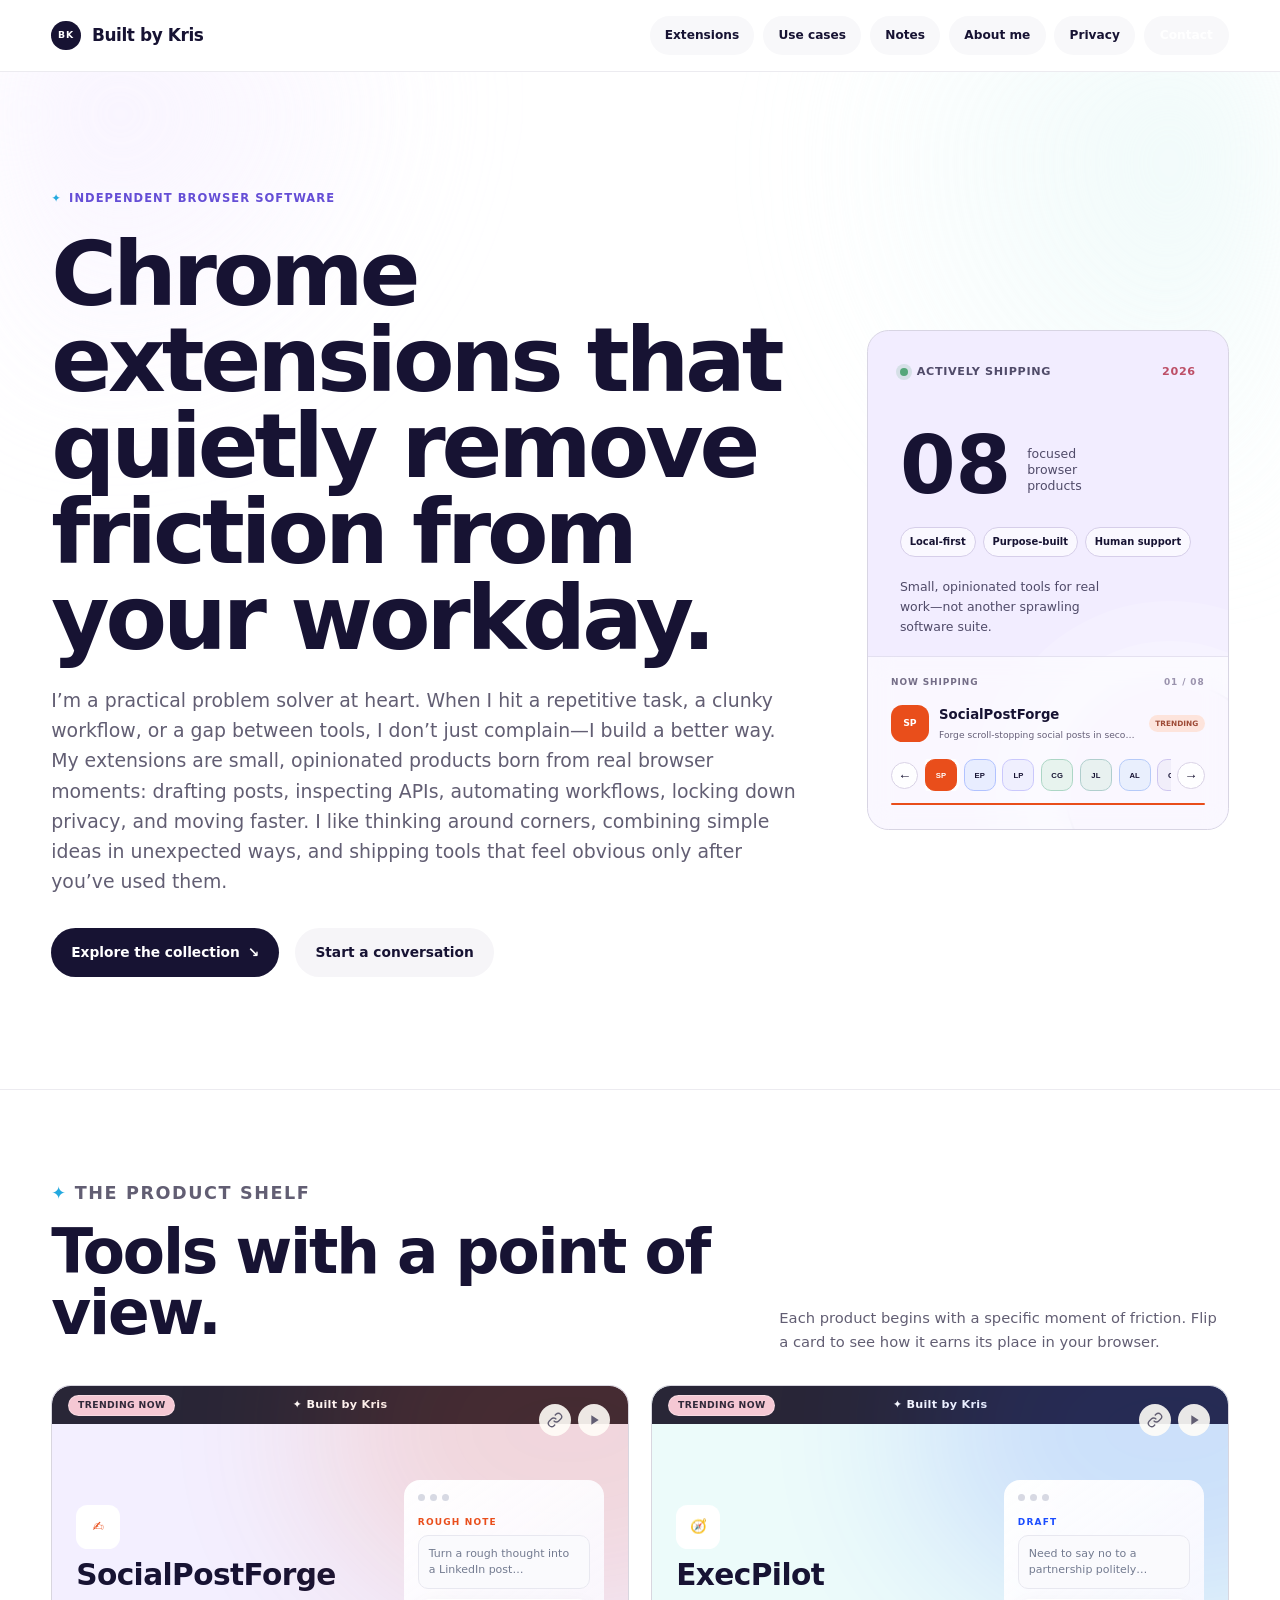
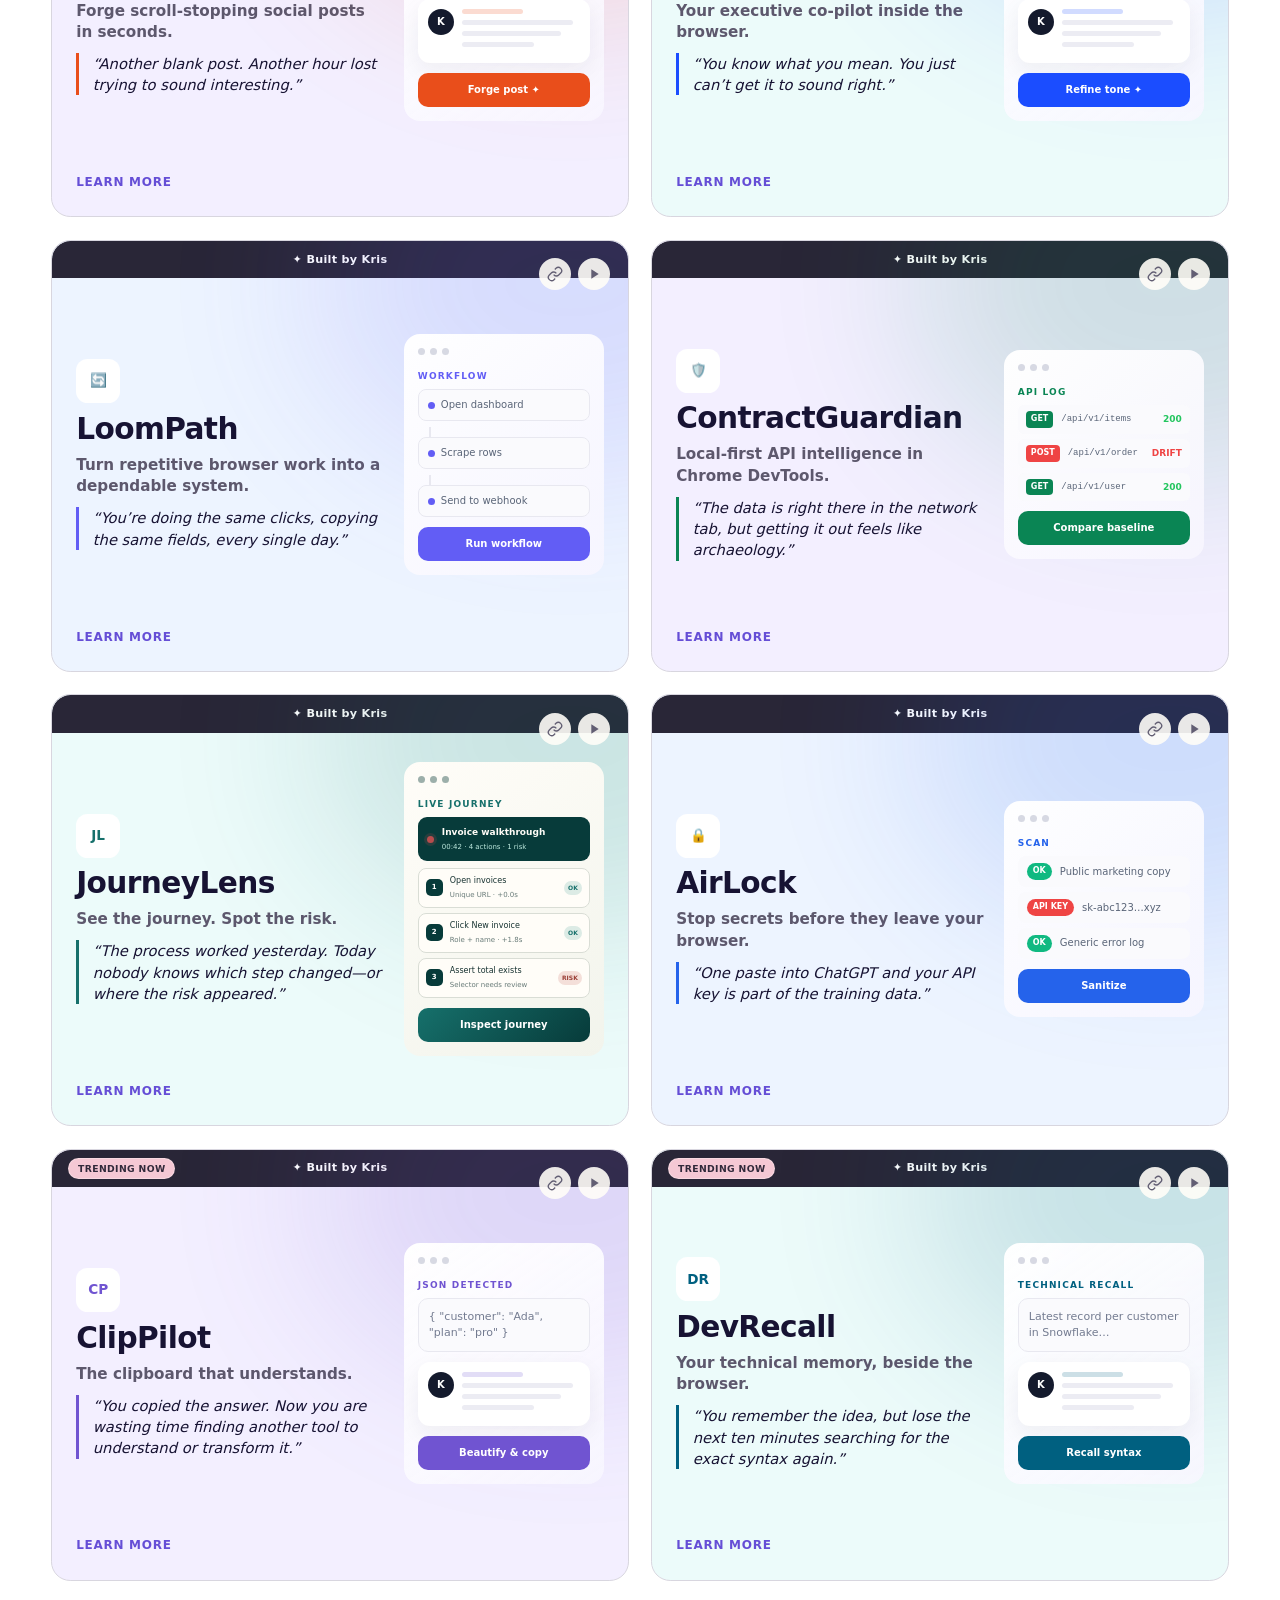
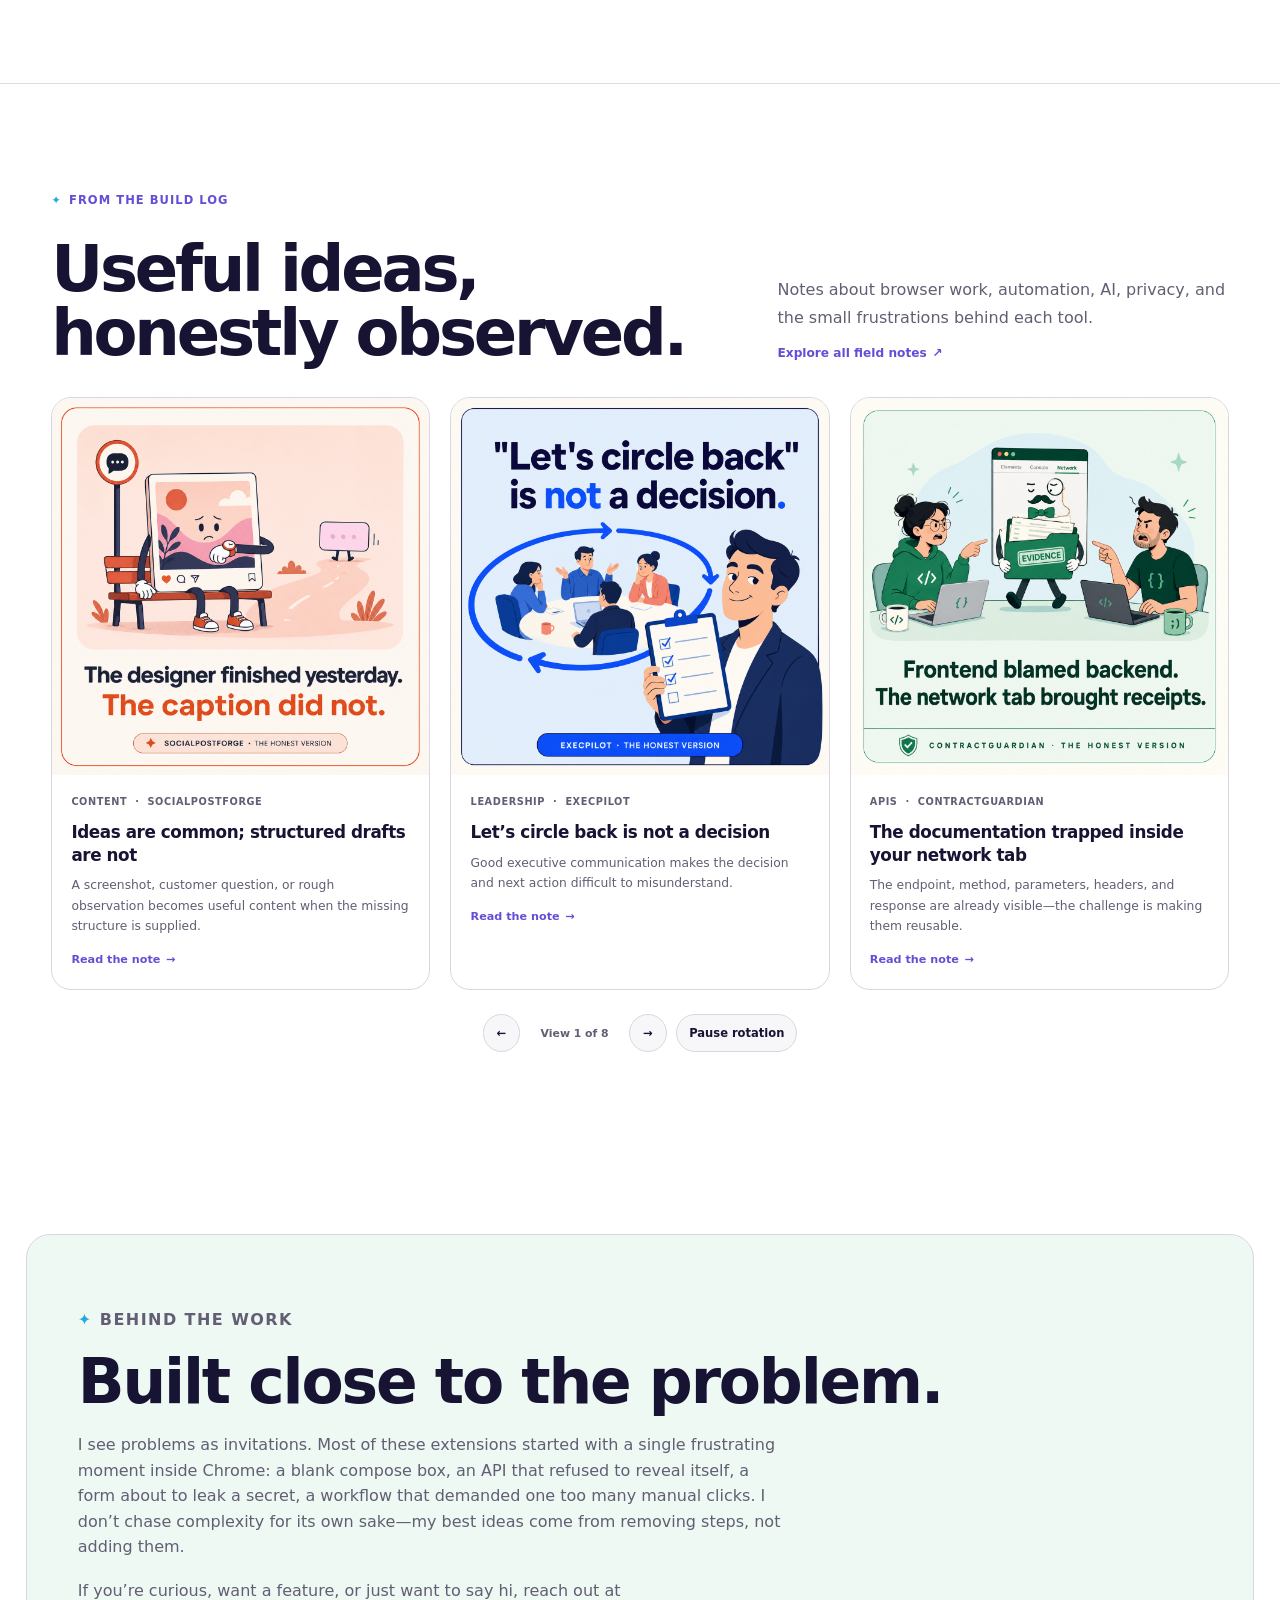
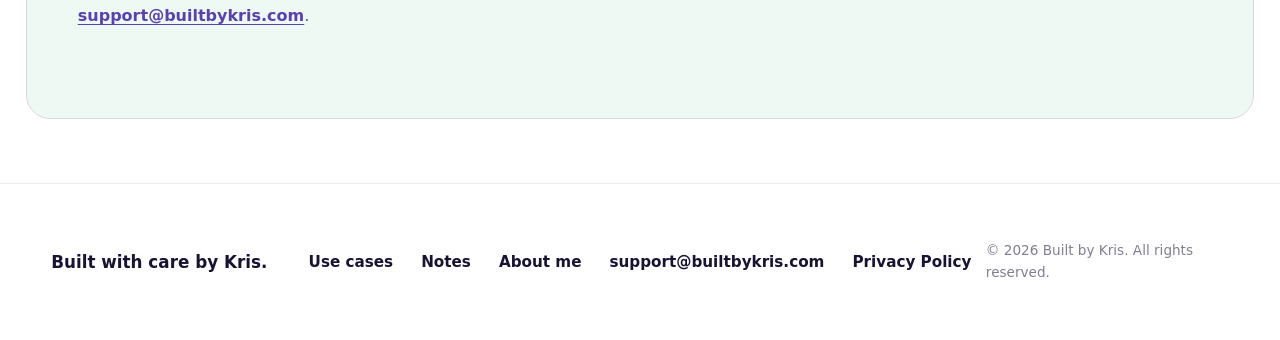
==== commit 13c9edf5: "Update index.html" ====
--- a/index.html
+++ b/index.html
@@ -8,9 +8,9 @@
   <link rel="preconnect" href="https://fonts.googleapis.com" />
   <link rel="preconnect" href="https://fonts.gstatic.com" crossorigin />
   <link href="https://fonts.googleapis.com/css2?family=Plus+Jakarta+Sans:wght@400;500;600;700;800&display=swap" rel="stylesheet" />
-  <link rel="stylesheet" href="css/styles.css?v=20260810-2" />
+  <link rel="stylesheet" href="css/styles.css?v=20260815-3" />
   <link rel="stylesheet" href="css/notes.css?v=20260815-1" />
-  <script src="js/app.js?v=20260815-1" defer></script>
+  <script src="js/app.js?v=20260815-2" defer></script>
   <script src="js/notes-home.js?v=20260815-1" defer></script>
 </head>
 <body>
@@ -43,11 +43,27 @@
             <a class="btn btn-ghost" href="mailto:support@builtbykris.com">Start a conversation</a>
           </div>
         </div>
-        <aside class="studio-panel" aria-label="Studio overview">
-          <div class="studio-panel-top"><span class="status-dot"></span><span>Actively shipping</span><b>2026</b></div>
-          <div class="studio-count"><strong id="extension-count">—</strong><span>focused browser products</span></div>
-          <div class="studio-principles"><span>Local-first</span><span>Purpose-built</span><span>Human support</span></div>
-          <p>Small, opinionated tools for real work—not another sprawling software suite.</p>
+        <aside class="studio-panel studio-shipping-panel" id="studio-shipping-panel" aria-label="Studio overview and product queue">
+          <div class="studio-summary">
+            <div class="studio-panel-top"><span class="status-dot"></span><span>Actively shipping</span><b>2026</b></div>
+            <div class="studio-count"><strong id="extension-count">—</strong><span>focused browser products</span></div>
+            <div class="studio-principles"><span>Local-first</span><span>Purpose-built</span><span>Human support</span></div>
+            <p>Small, opinionated tools for real work—not another sprawling software suite.</p>
+          </div>
+          <div class="shipping-queue" id="shipping-queue" aria-label="Browse products">
+            <div class="shipping-queue-heading"><span>Now shipping</span><b id="shipping-position">— / —</b></div>
+            <div class="shipping-active">
+              <div class="shipping-active-mark" id="shipping-active-mark" aria-hidden="true">BK</div>
+              <div class="shipping-active-copy"><strong id="shipping-active-name">Built by Kris</strong><span id="shipping-active-description">Purpose-built browser tools.</span></div>
+              <span class="shipping-hot" id="shipping-hot" hidden>Trending</span>
+            </div>
+            <div class="shipping-navigation">
+              <button class="shipping-arrow" id="shipping-previous" type="button" aria-label="Previous product">←</button>
+              <div class="shipping-track" id="shipping-track"></div>
+              <button class="shipping-arrow" id="shipping-next" type="button" aria-label="Next product">→</button>
+            </div>
+            <div class="shipping-progress" aria-hidden="true"><span></span></div>
+          </div>
         </aside>
       </div>
     </section>
--- a/css/styles.css
+++ b/css/styles.css
@@ -2088,3 +2088,167 @@
   .capability-grid { grid-template-columns: 1fr; }
   .hot-release { left: .75rem; }
 }
+
+/* Homepage studio shipping queue */
+body { overflow-x: clip; }
+
+.studio-shipping-panel {
+  min-height: 31rem;
+  padding-bottom: 12rem;
+  --shipping-active-color: #7054d1;
+}
+
+.studio-summary { position: relative; z-index: 1; }
+.studio-summary > p {
+  max-width: 28ch;
+  margin-top: 1.25rem;
+  color: #504b69;
+  font-size: .78rem;
+  line-height: 1.6;
+}
+
+.shipping-queue {
+  position: absolute;
+  z-index: 3;
+  inset: auto 0 0;
+  min-height: 10.8rem;
+  padding: 1.1rem 1.45rem 1.25rem;
+  border-top: 1px solid rgba(80, 62, 140, .13);
+  background: rgba(255, 255, 255, .58);
+  backdrop-filter: blur(12px);
+}
+
+.shipping-queue-heading {
+  display: flex;
+  align-items: center;
+  justify-content: space-between;
+  margin-bottom: .65rem;
+  color: #746d87;
+  font-size: .56rem;
+  font-weight: 800;
+  letter-spacing: .1em;
+  text-transform: uppercase;
+}
+
+.shipping-queue-heading b { color: #9a92ad; }
+
+.shipping-active {
+  display: grid;
+  grid-template-columns: 2.35rem minmax(0, 1fr) 3.65rem;
+  gap: .65rem;
+  align-items: center;
+  min-height: 3rem;
+}
+
+.shipping-active-mark {
+  width: 2.35rem;
+  height: 2.35rem;
+  display: grid;
+  place-items: center;
+  border-radius: .72rem;
+  background: var(--shipping-active-color);
+  color: #fff;
+  font-size: .58rem;
+  font-weight: 800;
+  transition: background .25s ease;
+}
+
+.shipping-active-copy { min-width: 0; }
+.shipping-active-copy strong,
+.shipping-active-copy span {
+  display: block;
+  overflow: hidden;
+  text-overflow: ellipsis;
+  white-space: nowrap;
+}
+.shipping-active-copy strong { font-size: .83rem; }
+.shipping-active-copy span { margin-top: .18rem; color: #665f78; font-size: .57rem; }
+
+.shipping-hot {
+  justify-self: end;
+  padding: .3rem .4rem;
+  border-radius: 999px;
+  background: #fde4dc;
+  color: #9d4a36;
+  font-size: .46rem;
+  font-weight: 800;
+  line-height: 1;
+  text-transform: uppercase;
+}
+.shipping-hot[hidden] { display: none; }
+
+.shipping-navigation {
+  display: grid;
+  grid-template-columns: 1.7rem minmax(0, 1fr) 1.7rem;
+  gap: .42rem;
+  align-items: center;
+  margin-top: .72rem;
+}
+
+.shipping-track {
+  display: flex;
+  gap: .42rem;
+  overflow: hidden;
+  scroll-behavior: smooth;
+  scrollbar-width: none;
+}
+.shipping-track::-webkit-scrollbar { display: none; }
+
+.shipping-arrow,
+.shipping-item {
+  display: grid;
+  place-items: center;
+  border: 1px solid #d8d1e5;
+  color: var(--text);
+  background: rgba(255, 255, 255, .8);
+  cursor: pointer;
+}
+.shipping-arrow { width: 1.7rem; height: 1.7rem; border-radius: 50%; }
+.shipping-item {
+  flex: 0 0 2rem;
+  width: 2rem;
+  height: 2rem;
+  border-color: color-mix(in srgb, var(--shipping-color) 34%, white);
+  border-radius: .62rem;
+  background: color-mix(in srgb, var(--shipping-color) 10%, white);
+  font-size: .48rem;
+  font-weight: 800;
+  transition: transform .2s ease, background .2s ease, color .2s ease;
+}
+.shipping-arrow:hover,
+.shipping-arrow:focus-visible,
+.shipping-item:hover,
+.shipping-item:focus-visible { outline: none; border-color: var(--shipping-color, #8d7dbe); transform: translateY(-1px); }
+.shipping-item.is-active {
+  border-color: var(--shipping-color);
+  background: var(--shipping-color);
+  color: #fff;
+  box-shadow: 0 0 0 3px rgba(255, 255, 255, .78);
+}
+
+.shipping-progress {
+  height: 2px;
+  margin-top: .72rem;
+  overflow: hidden;
+  border-radius: 99px;
+  background: rgba(89, 72, 145, .1);
+}
+.shipping-progress span {
+  display: block;
+  width: 100%;
+  height: 100%;
+  background: var(--shipping-active-color);
+  transform-origin: left;
+  animation: shipping-progress 3.2s linear infinite;
+}
+.studio-shipping-panel.is-paused .shipping-progress span { animation-play-state: paused; }
+
+@keyframes shipping-progress {
+  from { transform: scaleX(0); }
+  to { transform: scaleX(1); }
+}
+
+@media (max-width: 640px) {
+  .studio-shipping-panel { min-height: 30rem; padding-bottom: 11.6rem; }
+  .shipping-queue { padding-inline: 1rem; }
+}
